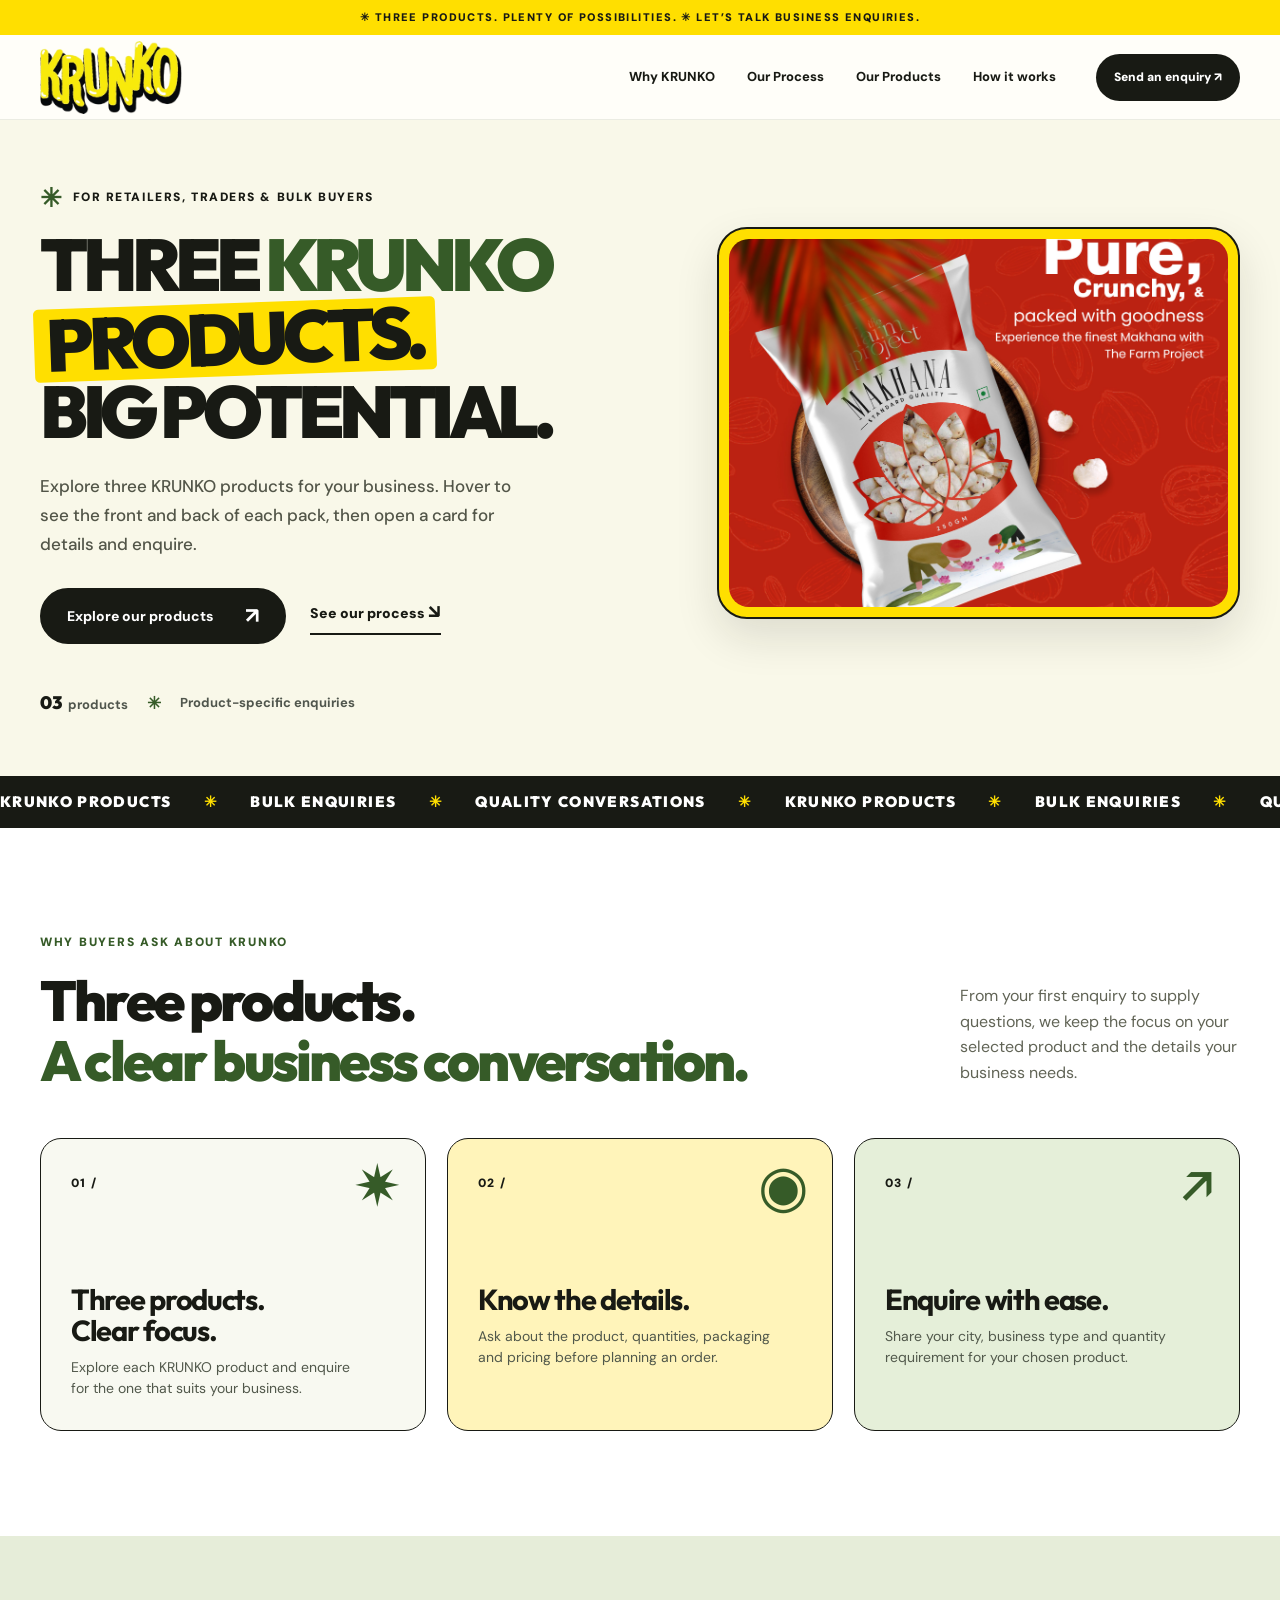
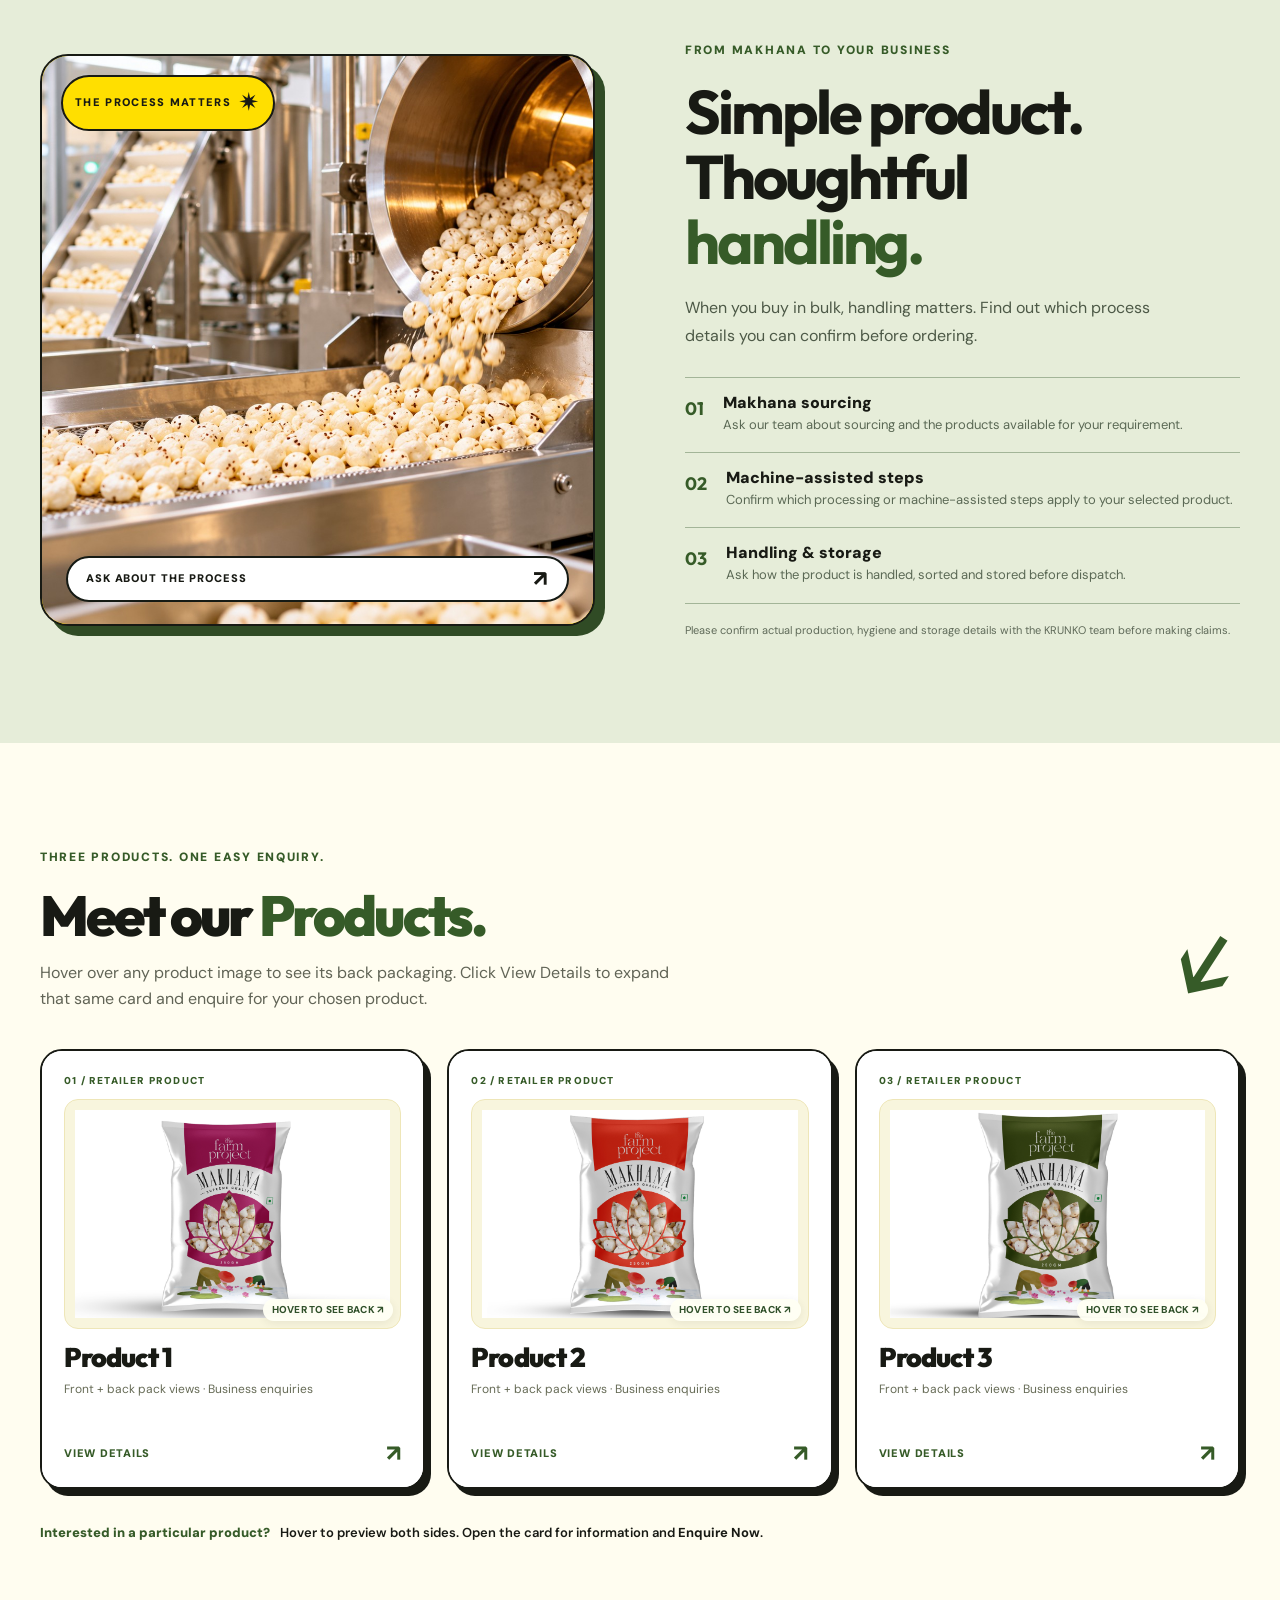
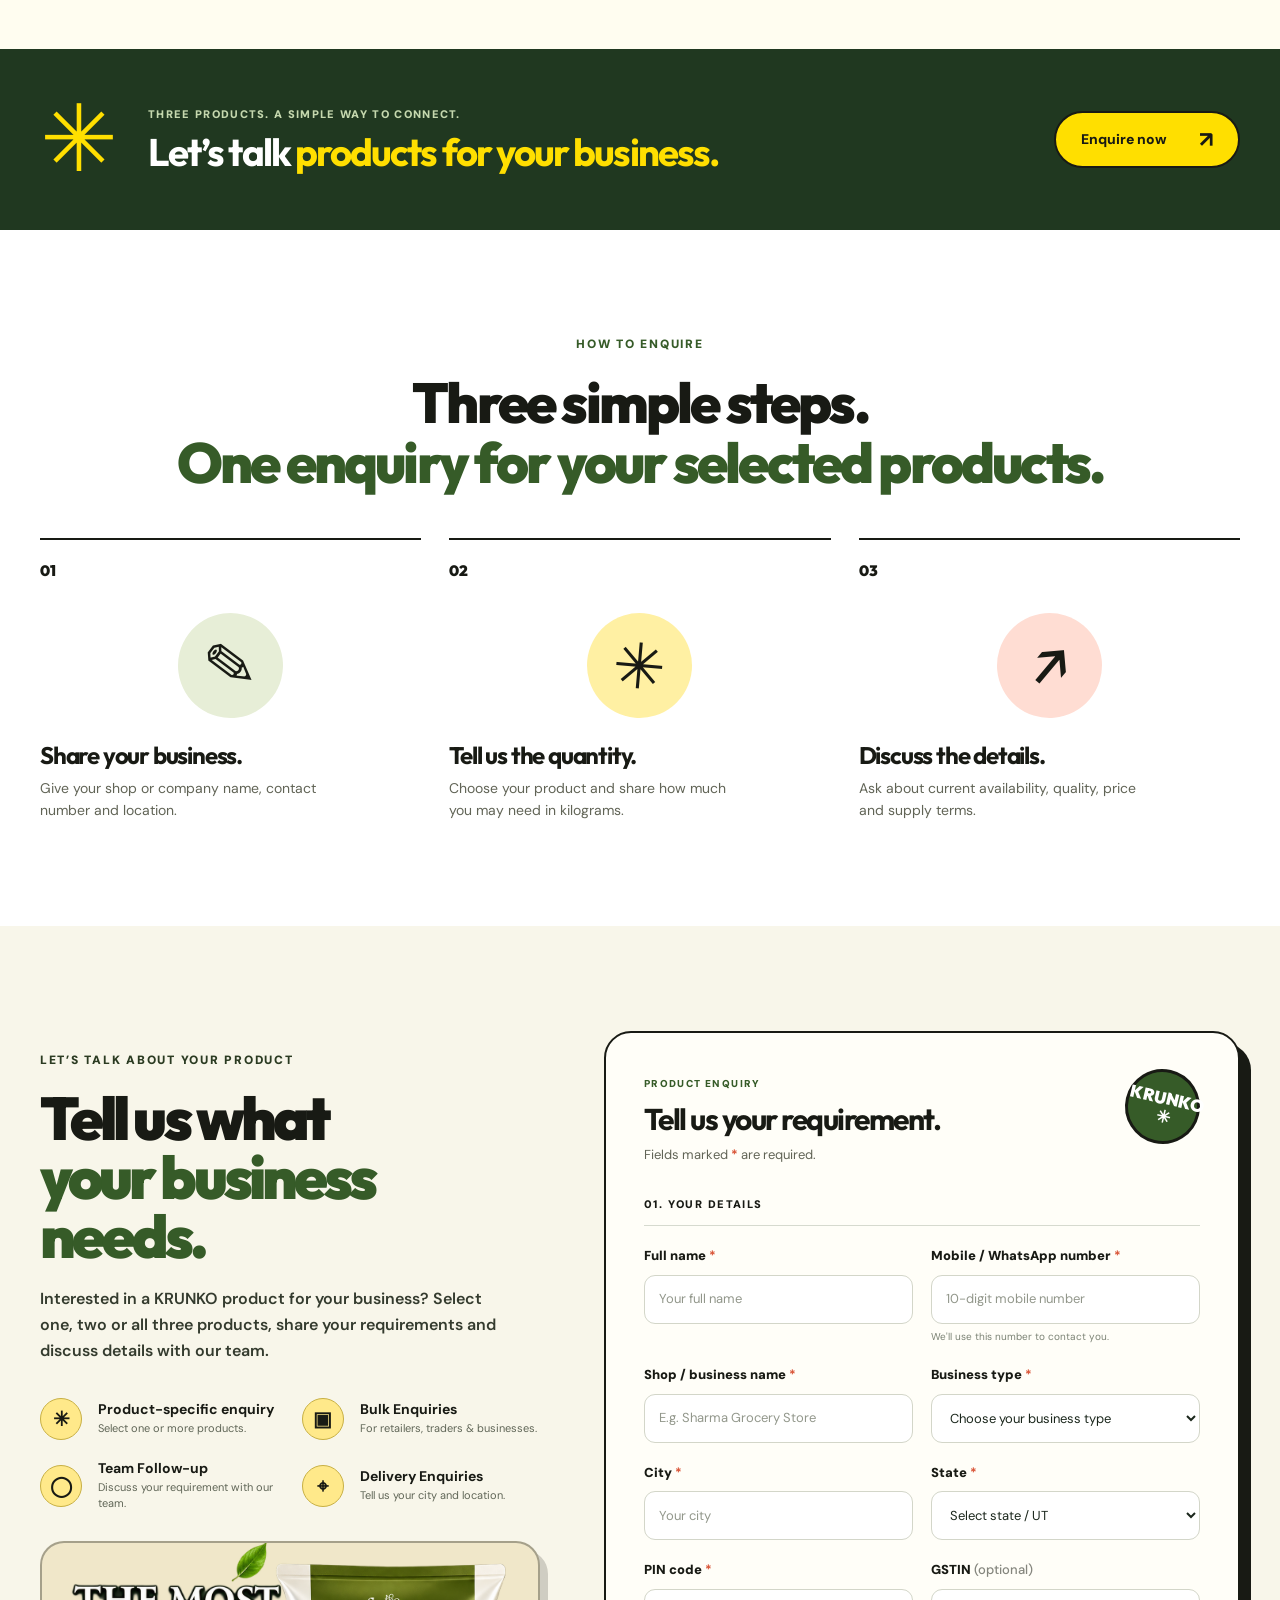
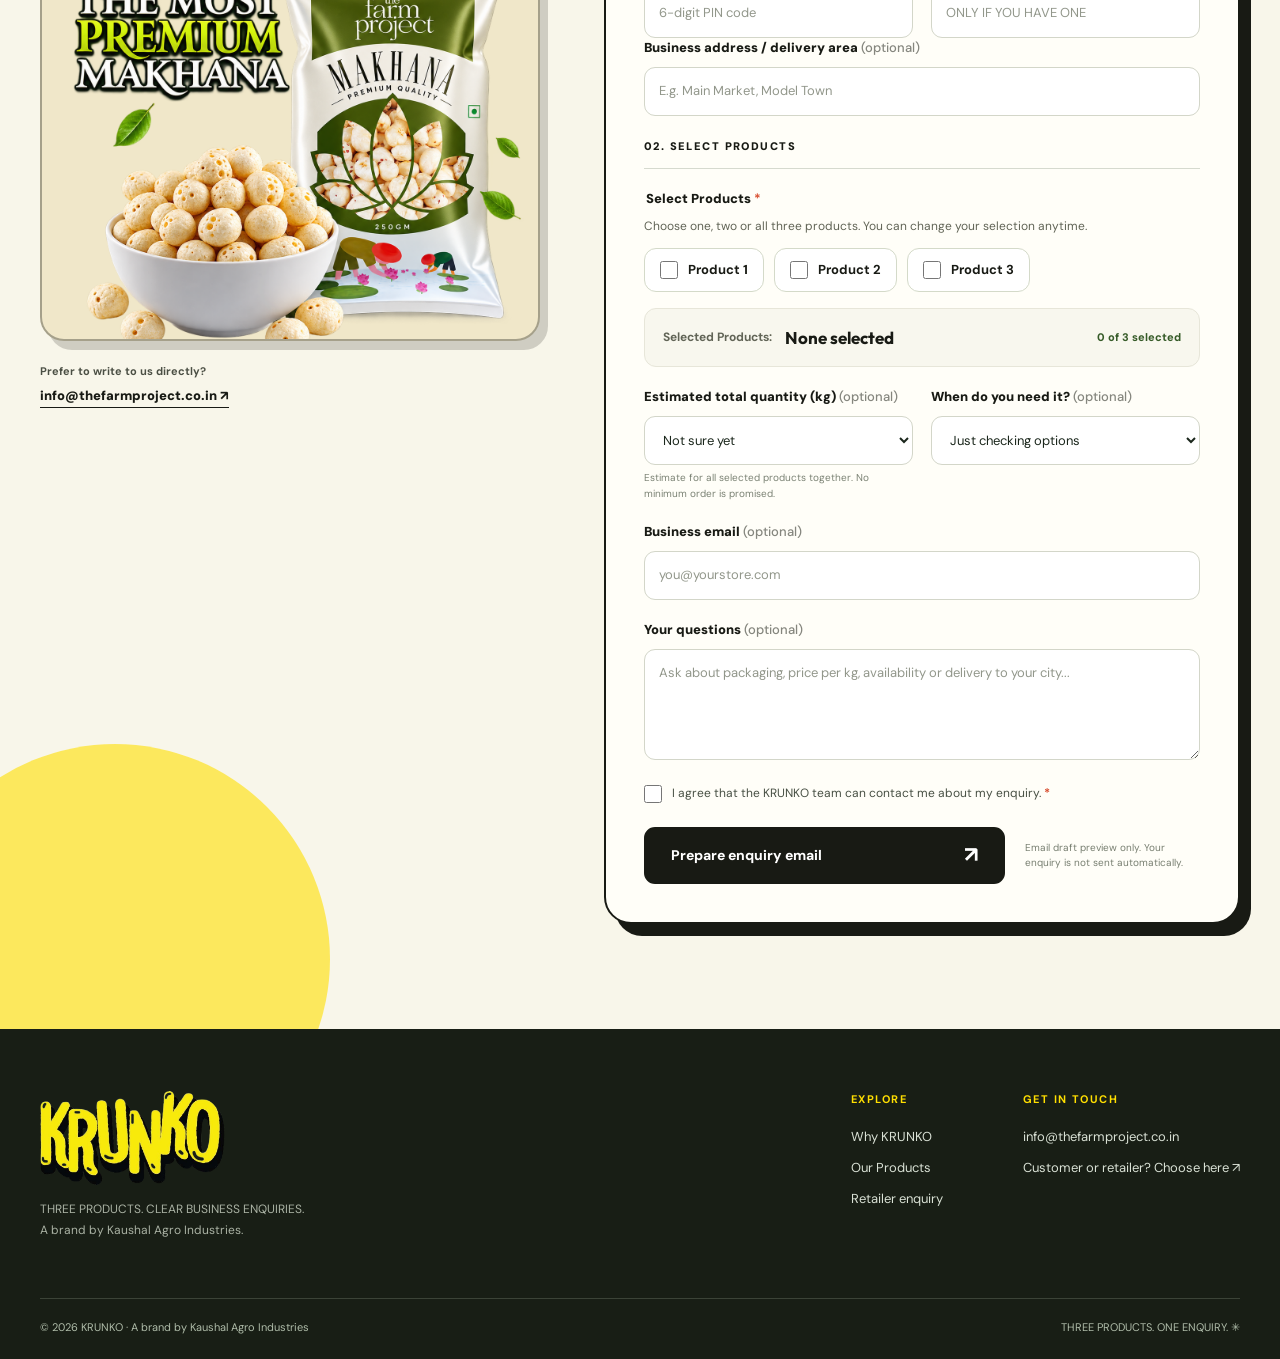
==== retailer.html @ dbe08512 "Initial KRUNKO website" ====
<!DOCTYPE html>
<html lang="en">
<head>
  <meta charset="utf-8" />
  <meta name="viewport" content="width=device-width, initial-scale=1" />
  <meta name="theme-color" content="#ffdf00" />
  <meta name="description" content="Explore three KRUNKO products, view their front and back packaging, and send an enquiry for the product you need." />
  <title>KRUNKO Products for Businesses | Retailer Enquiry</title>
  <!-- Existing KRUNKO styles remain the same. DO NOT DELETE retailer.css from your project. -->
  <link rel="stylesheet" href="retailer.css" />
  <!-- New expandable product styles; no manual CSS merging needed. -->
  <link rel="stylesheet" href="retailer-products.css" />
  <script defer src="retailer.js"></script>
</head>
<body class="retailer-page">
  <a class="skip-link" href="#main-content">Skip to content</a>
  <div class="announce-bar">✳ THREE PRODUCTS. PLENTY OF POSSIBILITIES. ✳ LET’S TALK BUSINESS ENQUIRIES.</div>

  <header class="site-header">
    <div class="container header-row">
      <a class="brand-logo" href="index.html" aria-label="KRUNKO, choose your journey"><img src="assets/krunko-logo.png" alt="KRUNKO" /></a>
      <nav class="retail-nav" id="retail-nav" aria-label="Retailer page navigation">
        <a href="#why-us">Why KRUNKO</a>
        <a href="#our-process">Our Process</a>
        <a href="#plain-makhana">Our Products</a>
        <a href="#how-it-works">How it works</a>
      </nav>
      <div class="header-controls">
        <a class="nav-cta" href="#enquiry">Send an enquiry ↗</a>
        <button class="mobile-nav-toggle" type="button" aria-controls="retail-nav" aria-expanded="false" aria-label="Open menu"><span></span><span></span><span></span></button>
      </div>
    </div>
  </header>

  <main id="main-content">
    <!-- HERO: uses the original KRUNKO classes and images -->
    <section class="retail-hero" aria-labelledby="retailer-hero-heading">
      <div class="container retail-hero-grid">
        <div class="hero-message">
          <div class="mini-eyebrow"><span class="star-mark">✳</span> FOR RETAILERS, TRADERS &amp; BULK BUYERS</div>
          <h1 id="retailer-hero-heading">THREE <span>KRUNKO</span><br /><em>PRODUCTS.</em><br />BIG POTENTIAL.</h1>
          <p>Explore three KRUNKO products for your business. Hover to see the front and back of each pack, then open a card for details and enquire.</p>
          <div class="hero-actions">
            <a class="pill-button pill-black" href="#plain-makhana">Explore our products <span aria-hidden="true">↗</span></a>
            <a class="quiet-link" href="#our-process">See our process <span aria-hidden="true">↘</span></a>
          </div>
          <div class="hero-short-proof"><span><b>03</b> products</span><span class="dot-sep">✳</span><span>Product-specific enquiries</span></div>
        </div>
        <div class="hero-showcase plain-showcase" data-photo-container="hero">
          <div class="hero-image-shell">
            <div class="kr-hero-photo-fallback" aria-hidden="true">KRUNKO <span>✳</span></div>
            <img src="images/hero-image.jpeg" class="real-photo real-photo--hero" data-real-photo="hero" alt="KRUNKO makhana product" width="900" height="900" fetchpriority="high" decoding="async" />
          </div>
        </div>
      </div>
      <div class="marquee-strip"><div class="marquee-track" aria-label="KRUNKO products for your business">KRUNKO PRODUCTS <span>✳</span> BULK ENQUIRIES <span>✳</span> QUALITY CONVERSATIONS <span>✳</span> KRUNKO PRODUCTS <span>✳</span> BULK ENQUIRIES <span>✳</span> QUALITY CONVERSATIONS <span>✳</span></div></div>
    </section>

    <section class="benefit-section section-space" id="why-us">
      <div class="container">
        <div class="section-head flex-head">
          <div><p class="section-kicker">WHY BUYERS ASK ABOUT KRUNKO</p><h2>Three products.<br /><span>A clear business conversation.</span></h2></div>
          <p class="section-side-note">From your first enquiry to supply questions, we keep the focus on your selected product and the details your business needs.</p>
        </div>
        <div class="benefit-grid">
          <article class="benefit-item"><span class="benefit-number">01 /</span><span aria-hidden="true" class="benefit-symbol">✷</span><h3>Three products.<br />Clear focus.</h3><p>Explore each KRUNKO product and enquire for the one that suits your business.</p></article>
          <article class="benefit-item"><span class="benefit-number">02 /</span><span aria-hidden="true" class="benefit-symbol">◉</span><h3>Know the details.</h3><p>Ask about the product, quantities, packaging and pricing before planning an order.</p></article>
          <article class="benefit-item"><span class="benefit-number">03 /</span><span aria-hidden="true" class="benefit-symbol">↗</span><h3>Enquire with ease.</h3><p>Share your city, business type and quantity requirement for your chosen product.</p></article>
        </div>
      </div>
    </section>

    <section class="process-section section-space" id="our-process">
      <div class="container process-layout">
        <div class="process-visual" data-photo-container="process">
          <div class="process-visual-tag">THE PROCESS MATTERS <span>✴</span></div>
          <div class="process-illustration" role="img" aria-label="Illustration of machine-assisted makhana handling">
            <div class="puff-cloud p-cloud1">✿</div><div class="puff-cloud p-cloud2">✿</div><div class="puff-cloud p-cloud3">✿</div>
            <svg class="machine-svg" viewBox="0 0 540 380" xmlns="http://www.w3.org/2000/svg" aria-hidden="true" fill="none">
              <ellipse cx="260" cy="344" rx="213" ry="20" fill="#3A5223" opacity=".14"/>
              <path d="M96 136H437L399 266H137L96 136Z" fill="#E9E9DB" stroke="#233124" stroke-width="7" stroke-linejoin="round"/>
              <path d="M152 267H387V300H152V267Z" fill="#526647" stroke="#233124" stroke-width="7"/>
              <rect x="177" y="297" width="25" height="40" rx="5" fill="#1B271C"/><rect x="346" y="297" width="25" height="40" rx="5" fill="#1B271C"/>
              <rect x="116" y="94" width="289" height="86" rx="25" fill="#B9C9A9" stroke="#233124" stroke-width="7"/>
              <rect x="143" y="114" width="174" height="45" rx="10" fill="#405F37"/><path d="M161 136H296" stroke="#A3CB8B" stroke-width="5" stroke-dasharray="13 10"/>
              <circle cx="359" cy="137" r="24" fill="#FFDF00" stroke="#233124" stroke-width="7"/><circle cx="359" cy="137" r="8" fill="#233124"/>
              <path d="M213 95L183 45H336L308 95H213Z" fill="#FFDF00" stroke="#233124" stroke-width="7" stroke-linejoin="round"/>
              <path d="M240 46L231 16H284L277 46" fill="#FFFBE6" stroke="#233124" stroke-width="7" stroke-linejoin="round"/>
              <path d="M437 188H480V230H433" fill="#FFDF00" stroke="#233124" stroke-width="7" stroke-linejoin="round"/>
              <g fill="#FFF9DA" stroke="#263A26" stroke-width="5"><circle cx="180" cy="222" r="18"/><circle cx="229" cy="222" r="18"/><circle cx="278" cy="222" r="18"/><circle cx="327" cy="222" r="18"/><circle cx="376" cy="222" r="18"/></g>
              <path d="M160 238H390" stroke="#526647" stroke-width="5"/>
            </svg>
          </div>
          <img src="images/processing-machine.jpg" class="real-photo real-photo--process" data-real-photo="process" alt="Makhana processing equipment" loading="lazy" decoding="async" width="1200" height="900"/>
          <div class="machine-bottom-label">ASK ABOUT THE PROCESS <span>↗</span></div>
        </div>
        <div class="process-copy">
          <p class="section-kicker">FROM MAKHANA TO YOUR BUSINESS</p>
          <h2>Simple product.<br />Thoughtful<br /><span>handling.</span></h2>
          <p class="process-lead">When you buy in bulk, handling matters. Find out which process details you can confirm before ordering.</p>
          <div class="process-steps">
            <div class="process-step"><b>01</b><div><h3>Makhana sourcing</h3><p>Ask our team about sourcing and the products available for your requirement.</p></div></div>
            <div class="process-step"><b>02</b><div><h3>Machine-assisted steps</h3><p>Confirm which processing or machine-assisted steps apply to your selected product.</p></div></div>
            <div class="process-step"><b>03</b><div><h3>Handling &amp; storage</h3><p>Ask how the product is handled, sorted and stored before dispatch.</p></div></div>
          </div>
          <p class="process-disclaimer">Please confirm actual production, hygiene and storage details with the KRUNKO team before making claims.</p>
        </div>
      </div>
    </section>

    <!-- ====================================================================
         ORIGINAL "MEET PLAIN MAKHANA" SECTION — PRESERVED IN HTML COMMENT.
         You asked to keep this previous section, not delete it.
         ====================================================================
    <section class="flavours-section plain-section section-space" id="plain-makhana"><div class="container"><div class="section-head flavour-title"><div><p class="section-kicker">ONE PRODUCT. ONE CLEAR FOCUS.</p><h2>Meet <em>Plain Makhana.</em></h2><p>One simple product. Tell us what your business needs.</p></div><span aria-hidden="true" class="hand-drawn-arrow">↙</span></div>
    <div class="plain-product-layout"><div class="plain-product-visual" data-photo-container="product"><span class="plain-product-label">THE PRODUCT</span><div aria-hidden="true" class="plain-puffs"><span>✿</span><span>✿</span><span>✿</span><span>✿</span><span>✿</span><span>✿</span><span>✿</span></div><div class="plain-product-disc"><span>PLAIN</span><strong>MAKHANA</strong><small>FOR BUSINESS BUYERS</small></div><img alt="Close-up photo of loose plain makhana for bulk buyers" aria-hidden="true" class="real-photo real-photo--product" data-real-photo="product" decoding="async" height="1000" loading="lazy" src="images/plain-makhana.jpg" width="1200"/></div><div class="plain-product-details"><span class="plain-index">01 / THE ONLY PRODUCT ON THIS PAGE</span><h3>Just the makhana<br/>you asked for.</h3><p>Need plain makhana for your shop, trade or food business? Share your requirement and ask our team for current product and supply details.</p><div class="plain-point-list"><div><span>✳</span><div><b>Product</b><small>Plain Makhana</small></div></div><div><span>✳</span><div><b>Quantity</b><small>Tell us your requirement in kilograms</small></div></div><div><span>✳</span><div><b>Before you order</b><small>Confirm size, quality, availability and dispatch details</small></div></div></div><a class="pill-button pill-black" href="#enquiry">Ask about Plain Makhana <span aria-hidden="true">↗</span></a></div></div>
    <div class="flavour-bottom-note"><span>Need details for your shop or bulk order?</span><a href="#enquiry">Send your requirement <span aria-hidden="true">↗</span></a></div></div></section>
    END ORIGINAL SECTION -->

    <!-- PRODUCT CARDS: Team.html-style in-place horizontal expansion -->
    <!-- KRUNKO 3-PRODUCT EXPANDABLE SECTION | Replaces the visible Meet Plain Makhana block -->
<section class="flavours-section kr-products-section section-space" id="plain-makhana" aria-labelledby="kr-products-heading">
  <div class="container">
    <div class="section-head kr-products-heading">
      <div>
        <p class="section-kicker">THREE PRODUCTS. ONE EASY ENQUIRY.</p>
        <h2 id="kr-products-heading">Meet our <em>Products.</em></h2>
        <p>Hover over any product image to see its back packaging. Click View Details to expand that same card and enquire for your chosen product.</p>
      </div>
      <span aria-hidden="true" class="hand-drawn-arrow">↙</span>
    </div>

    <div class="kr-product-grid" id="kr-product-grid">
      <!-- PRODUCT 1: Hover the photo for back view; open the card for details and enquiry. -->
      <article class="kr-product-card" data-product-name="Product 1">
        <div class="kr-product-preview">
          <span class="kr-product-index">01 / RETAILER PRODUCT</span>
          <button type="button" class="kr-product-preview-photo kr-product-flip" aria-label="Product 1 packaging: hover to see back; tap on touch screens to switch sides" aria-pressed="false" title="Hover to view the back of the pack">
            <img class="front" src="images/pinkfront.jpeg" alt="Product 1 front packaging" width="560" height="480" loading="lazy" decoding="async" />
            <img class="back" src="images/pinkback.jpeg" alt="Product 1 back packaging" width="560" height="480" loading="lazy" decoding="async" />
            <span class="kr-flip-tip" aria-hidden="true">HOVER TO SEE BACK ↗</span>
          </button>
          <button type="button" class="kr-product-trigger" aria-expanded="false" aria-controls="kr-product-details-1" aria-label="View details for Product 1">
            <span class="kr-product-heading-text">Product 1</span>
            <span class="kr-product-preview-subtitle">Front + back pack views · Business enquiries</span>
            <span class="kr-view-more">VIEW DETAILS <span aria-hidden="true">↗</span></span>
          </button>
        </div>
        <div class="kr-product-expanded" inert id="kr-product-details-1" aria-hidden="true">
          <div class="kr-product-expanded-inner">
            <button class="kr-close-product" type="button" aria-label="Close Product 1 details">×</button>
            <p class="section-kicker">PRODUCT 01 / DETAILS</p>
            <h3>Product 1</h3>
            <p class="kr-product-description">Get the details of Product 1 for your shop or bulk buying needs. Ask about its current packaging, quantity, pricing and supply availability.</p>
            <div class="kr-product-info-list" aria-label="Product 1 information">
              <div><span>PRODUCT</span><strong>Product 1</strong></div>
              <div><span>PACKAGING</span><strong>Hover over the image to see both sides</strong></div>
              <div><span>BULK REQUIREMENT</span><strong>Share your estimated quantity in the enquiry form</strong></div>
            </div>
            <p class="kr-product-help">Select this product to ask about quantity, pricing, specifications or delivery.</p>
            <a class="pill-button pill-black kr-enquire-product" href="#enquiry" data-product="Product 1">Enquire Now for Product 1 <span aria-hidden="true">↗</span></a>
          </div>
        </div>
      </article>

      <!-- PRODUCT 2: Hover the photo for back view; open the card for details and enquiry. -->
      <article class="kr-product-card" data-product-name="Product 2">
        <div class="kr-product-preview">
          <span class="kr-product-index">02 / RETAILER PRODUCT</span>
          <button type="button" class="kr-product-preview-photo kr-product-flip" aria-label="Product 2 packaging: hover to see back; tap on touch screens to switch sides" aria-pressed="false" title="Hover to view the back of the pack">
            <img class="front" src="images/orangefront.jpeg" alt="Product 2 front packaging" width="560" height="480" loading="lazy" decoding="async" />
            <img class="back" src="images/orangeback.jpeg" alt="Product 2 back packaging" width="560" height="480" loading="lazy" decoding="async" />
            <span class="kr-flip-tip" aria-hidden="true">HOVER TO SEE BACK ↗</span>
          </button>
          <button type="button" class="kr-product-trigger" aria-expanded="false" aria-controls="kr-product-details-2" aria-label="View details for Product 2">
            <span class="kr-product-heading-text">Product 2</span>
            <span class="kr-product-preview-subtitle">Front + back pack views · Business enquiries</span>
            <span class="kr-view-more">VIEW DETAILS <span aria-hidden="true">↗</span></span>
          </button>
        </div>
        <div class="kr-product-expanded" inert id="kr-product-details-2" aria-hidden="true">
          <div class="kr-product-expanded-inner">
            <button class="kr-close-product" type="button" aria-label="Close Product 2 details">×</button>
            <p class="section-kicker">PRODUCT 02 / DETAILS</p>
            <h3>Product 2</h3>
            <p class="kr-product-description">Learn more about Product 2 for your retail or wholesale requirement. Share the quantity you need and discuss current product and supply details.</p>
            <div class="kr-product-info-list" aria-label="Product 2 information">
              <div><span>PRODUCT</span><strong>Product 2</strong></div>
              <div><span>PACKAGING</span><strong>Hover over the image to see both sides</strong></div>
              <div><span>BULK REQUIREMENT</span><strong>Share your estimated quantity in the enquiry form</strong></div>
            </div>
            <p class="kr-product-help">Select this product to ask about quantity, pricing, specifications or delivery.</p>
            <a class="pill-button pill-black kr-enquire-product" href="#enquiry" data-product="Product 2">Enquire Now for Product 2 <span aria-hidden="true">↗</span></a>
          </div>
        </div>
      </article>

      <!-- PRODUCT 3: Hover the photo for back view; open the card for details and enquiry. -->
      <article class="kr-product-card" data-product-name="Product 3">
        <div class="kr-product-preview">
          <span class="kr-product-index">03 / RETAILER PRODUCT</span>
          <button type="button" class="kr-product-preview-photo kr-product-flip" aria-label="Product 3 packaging: hover to see back; tap on touch screens to switch sides" aria-pressed="false" title="Hover to view the back of the pack">
            <img class="front" src="images/greenfront.jpeg" alt="Product 3 front packaging" width="560" height="480" loading="lazy" decoding="async" />
            <img class="back" src="images/greenback.jpeg" alt="Product 3 back packaging" width="560" height="480" loading="lazy" decoding="async" />
            <span class="kr-flip-tip" aria-hidden="true">HOVER TO SEE BACK ↗</span>
          </button>
          <button type="button" class="kr-product-trigger" aria-expanded="false" aria-controls="kr-product-details-3" aria-label="View details for Product 3">
            <span class="kr-product-heading-text">Product 3</span>
            <span class="kr-product-preview-subtitle">Front + back pack views · Business enquiries</span>
            <span class="kr-view-more">VIEW DETAILS <span aria-hidden="true">↗</span></span>
          </button>
        </div>
        <div class="kr-product-expanded" inert id="kr-product-details-3" aria-hidden="true">
          <div class="kr-product-expanded-inner">
            <button class="kr-close-product" type="button" aria-label="Close Product 3 details">×</button>
            <p class="section-kicker">PRODUCT 03 / DETAILS</p>
            <h3>Product 3</h3>
            <p class="kr-product-description">Explore Product 3 for your business. Our team can answer questions about its packaging, estimated order size, availability and delivery.</p>
            <div class="kr-product-info-list" aria-label="Product 3 information">
              <div><span>PRODUCT</span><strong>Product 3</strong></div>
              <div><span>PACKAGING</span><strong>Hover over the image to see both sides</strong></div>
              <div><span>BULK REQUIREMENT</span><strong>Share your estimated quantity in the enquiry form</strong></div>
            </div>
            <p class="kr-product-help">Select this product to ask about quantity, pricing, specifications or delivery.</p>
            <a class="pill-button pill-black kr-enquire-product" href="#enquiry" data-product="Product 3">Enquire Now for Product 3 <span aria-hidden="true">↗</span></a>
          </div>
        </div>
      </article>
    </div>
    <div class="kr-products-bottom-note"><span>Interested in a particular product?</span> <span>Hover to preview both sides. Open the card for information and <b>Enquire Now</b>.</span></div>
  </div>
</section>


    <section class="green-banner">
      <div class="container green-banner-inner"><div aria-hidden="true" class="green-callout-symbol">✳</div><div><p>THREE PRODUCTS. A SIMPLE WAY TO CONNECT.</p><h2>Let’s talk <em>products for your business.</em></h2></div><a href="#enquiry" class="pill-button pill-yellow">Enquire now <span aria-hidden="true">↗</span></a></div>
    </section>

    <section class="how-section section-space" id="how-it-works">
      <div class="container">
        <div class="section-head centered"><p class="section-kicker">HOW TO ENQUIRE</p><h2>Three simple steps.<br /><span>One enquiry for your selected products.</span></h2></div>
        <div class="how-grid">
          <div class="how-card"><span>01</span><div aria-hidden="true">✎</div><h3>Share your business.</h3><p>Give your shop or company name, contact number and location.</p></div>
          <div class="how-card"><span>02</span><div aria-hidden="true">✳</div><h3>Tell us the quantity.</h3><p>Choose your product and share how much you may need in kilograms.</p></div>
          <div class="how-card"><span>03</span><div aria-hidden="true">↗</div><h3>Discuss the details.</h3><p>Ask about current availability, quality, price and supply terms.</p></div>
        </div>
      </div>
    </section>

    <section class="enquiry-section section-space" id="enquiry">
      <div class="container enquiry-layout">
        <aside class="enquiry-intro">
          <div class="enquiry-sticky enquiry-sticky--approved">
            <p class="section-kicker">LET’S TALK ABOUT YOUR PRODUCT</p>
            <h2>Tell us what<br /><em>your business needs.</em></h2>
            <p class="enquiry-lead">Interested in a KRUNKO product for your business? Select one, two or all three products, share your requirements and discuss details with our team.</p>
            <div class="enquiry-benefits" aria-label="Benefits of making an enquiry">
              <div class="enquiry-benefit"><span class="enquiry-benefit-icon" aria-hidden="true">✳</span><div><b>Product-specific enquiry</b><small>Select one or more products.</small></div></div>
              <div class="enquiry-benefit"><span class="enquiry-benefit-icon" aria-hidden="true">▣</span><div><b>Bulk Enquiries</b><small>For retailers, traders &amp; businesses.</small></div></div>
              <div class="enquiry-benefit"><span class="enquiry-benefit-icon" aria-hidden="true">◯</span><div><b>Team Follow-up</b><small>Discuss your requirement with our team.</small></div></div>
              <div class="enquiry-benefit"><span class="enquiry-benefit-icon" aria-hidden="true">⌖</span><div><b>Delivery Enquiries</b><small>Tell us your city and location.</small></div></div>
            </div>
            <div class="enquiry-photo-wrap"><img src="images/best.png" alt="Plain makhana in a bowl" loading="lazy" decoding="async" width="1200" height="1000" /></div>
            <div class="enquiry-contact"><span>Prefer to write to us directly?</span><a href="mailto:info@thefarmproject.co.in">info@thefarmproject.co.in ↗</a></div>
          </div>
        </aside>
        <div class="form-card">
          <div class="form-card-head"><div><span class="form-caption">PRODUCT ENQUIRY</span><h3>Tell us your requirement.</h3><p>Fields marked <b>*</b> are required.</p></div><span class="form-sticker" aria-hidden="true">KRUNKO ✳</span></div>
          <form id="retailer-enquiry-form" novalidate>
            <div class="form-section-caption">01. YOUR DETAILS</div>
            <div class="form-grid">
              <div class="field"><label for="fullName">Full name <b>*</b></label><input id="fullName" name="fullName" autocomplete="name" type="text" maxlength="80" placeholder="Your full name" required /></div>
              <div class="field"><label for="phone">Mobile / WhatsApp number <b>*</b></label><input id="phone" name="phone" type="tel" autocomplete="tel" inputmode="tel" maxlength="15" minlength="10" placeholder="10-digit mobile number" required /><small>We'll use this number to contact you.</small></div>
              <div class="field"><label for="businessName">Shop / business name <b>*</b></label><input id="businessName" name="businessName" type="text" autocomplete="organization" maxlength="100" placeholder="E.g. Sharma Grocery Store" required /></div>
              <div class="field"><label for="businessType">Business type <b>*</b></label><select id="businessType" name="businessType" required><option value="">Choose your business type</option><option>Retailer / Grocery Shop</option><option>Wholesaler</option><option>Distributor</option><option>Trader</option><option>Food Business / Manufacturer</option><option>Other</option></select></div>
              <div class="field"><label for="city">City <b>*</b></label><input id="city" name="city" autocomplete="address-level2" type="text" maxlength="80" placeholder="Your city" required /></div>
              <div class="field"><label for="state">State <b>*</b></label><select id="state" name="state" autocomplete="address-level1" required>
                <option value="">Select state / UT</option>
                <option>Andaman and Nicobar Islands</option><option>Andhra Pradesh</option><option>Arunachal Pradesh</option><option>Assam</option><option>Bihar</option><option>Chandigarh</option><option>Chhattisgarh</option><option>Dadra and Nagar Haveli and Daman and Diu</option><option>Delhi</option><option>Goa</option><option>Gujarat</option><option>Haryana</option><option>Himachal Pradesh</option><option>Jammu and Kashmir</option><option>Jharkhand</option><option>Karnataka</option><option>Kerala</option><option>Ladakh</option><option>Lakshadweep</option><option>Madhya Pradesh</option><option>Maharashtra</option><option>Manipur</option><option>Meghalaya</option><option>Mizoram</option><option>Nagaland</option><option>Odisha</option><option>Puducherry</option><option>Punjab</option><option>Rajasthan</option><option>Sikkim</option><option>Tamil Nadu</option><option>Telangana</option><option>Tripura</option><option>Uttar Pradesh</option><option>Uttarakhand</option><option>West Bengal</option>
              </select></div>
              <div class="field"><label for="pincode">PIN code <b>*</b></label><input id="pincode" name="pincode" autocomplete="postal-code" type="text" inputmode="numeric" maxlength="6" pattern="[1-9][0-9]{5}" placeholder="6-digit PIN code" required /></div>
              <div class="field"><label for="gstin">GSTIN <span>(optional)</span></label><input id="gstin" name="gstin" type="text" maxlength="15" placeholder="Only if you have one" style="text-transform:uppercase" /></div>
            </div>
            <div class="field"><label for="shopAddress">Business address / delivery area <span>(optional)</span></label><input id="shopAddress" name="shopAddress" autocomplete="street-address" type="text" maxlength="180" placeholder="E.g. Main Market, Model Town" /></div>
            <div class="form-section-caption">02. SELECT PRODUCTS</div>
            <!-- Select any one, two or all three products in a single enquiry. -->
            <fieldset class="kr-product-picker" id="kr-product-picker" aria-describedby="kr-product-help kr-product-error kr-selected-product-row">
              <legend>Select Products <b>*</b></legend>
              <p class="kr-picker-help" id="kr-product-help">Choose one, two or all three products. You can change your selection anytime.</p>
              <div class="kr-product-options">
                <label class="kr-product-option"><input id="enquiry-product-1" type="checkbox" name="products" value="Product 1" /><span>Product 1</span></label>
                <label class="kr-product-option"><input id="enquiry-product-2" type="checkbox" name="products" value="Product 2" /><span>Product 2</span></label>
                <label class="kr-product-option"><input id="enquiry-product-3" type="checkbox" name="products" value="Product 3" /><span>Product 3</span></label>
              </div>
              <p class="kr-product-error" id="kr-product-error" role="alert" hidden>Please select at least one product.</p>
            </fieldset>
            <div class="kr-selected-product-row" id="kr-selected-product-row" aria-live="polite" aria-atomic="true">
              <span class="kr-selected-label">Selected Products:</span><strong id="kr-selected-product-name">None selected</strong>
              <span class="kr-selected-count" id="kr-selected-product-count">0 of 3 selected</span>
            </div>
            <div class="form-grid two-up">
              <div class="field"><label for="monthlyVolume">Estimated total quantity (kg) <span>(optional)</span></label><select id="monthlyVolume" name="monthlyVolume"><option value="">Not sure yet</option><option>Under 25 kg</option><option>25–100 kg</option><option>101–500 kg</option><option>501–1,000 kg</option><option>Above 1,000 kg</option><option>Let’s discuss</option></select><small>Estimate for all selected products together. No minimum order is promised.</small></div>
              <div class="field"><label for="buyingTimeline">When do you need it? <span>(optional)</span></label><select id="buyingTimeline" name="buyingTimeline"><option value="">Just checking options</option><option>Within 1 week</option><option>Within 2–4 weeks</option><option>Next 1–3 months</option><option>Regular supply enquiry</option></select></div>
            </div>
            <div class="field email-field"><label for="email">Business email <span>(optional)</span></label><input id="email" name="email" autocomplete="email" type="email" maxlength="120" placeholder="you@yourstore.com" /></div>
            <div class="field"><label for="message">Your questions <span>(optional)</span></label><textarea id="message" name="message" rows="4" maxlength="900" placeholder="Ask about packaging, price per kg, availability or delivery to your city..."></textarea></div>
            <label class="consent-check"><input id="consent" name="consent" type="checkbox" required /><span>I agree that the KRUNKO team can contact me about my enquiry. <b>*</b></span></label>
            <div class="form-end"><button class="pill-button pill-black submit-button" type="submit">Prepare enquiry email <span aria-hidden="true">↗</span></button><span class="form-secure-note">Email draft preview only. Your enquiry is not sent automatically.</span></div>
            <div class="form-response" id="form-response" role="status" aria-live="polite" hidden></div>
            <div class="form-ready-actions"><a id="open-email-draft" class="email-draft-link" href="#" hidden>Open email draft ↗</a><button id="copy-enquiry" type="button" class="copy-enquiry" hidden>Copy enquiry details</button></div>
          </form>
        </div>
      </div>
    </section>
  </main>

  <footer class="retailer-footer">
    <div class="container footer-upper">
      <div><a class="footer-logo" href="index.html"><img src="assets/krunko-logo.png" alt="KRUNKO" /></a><p>THREE PRODUCTS. CLEAR BUSINESS ENQUIRIES.<br />A brand by Kaushal Agro Industries.</p></div>
      <div class="footer-right">
        <div><strong>EXPLORE</strong><a href="#why-us">Why KRUNKO</a><a href="#plain-makhana">Our Products</a><a href="#enquiry">Retailer enquiry</a></div>
        <div><strong>GET IN TOUCH</strong><a href="mailto:info@thefarmproject.co.in">info@thefarmproject.co.in</a><a href="index.html">Customer or retailer? Choose here ↗</a></div>
      </div>
    </div>
    <div class="container footer-lower"><span>© <span id="copyright-year">2026</span> KRUNKO · A brand by Kaushal Agro Industries</span><span>THREE PRODUCTS. ONE ENQUIRY. ✳</span></div>
  </footer>
</body>
</html>
---- retailer.css ----
@import url('https://fonts.googleapis.com/css2?family=DM+Sans:wght@400;500;600;700;800&family=Outfit:wght@400;500;600;700;800;900&display=swap');
:root{--yellow:#ffdf00;--sun:#fcec35;--black:#181a14;--green:#365b28;--green-dark:#203820;--green-soft:#dce9c9;--cream:#fffdf0;--white:#fff;--text-muted:#616456;--line:#e7e7dc;--round:24px;--heading:'Outfit','Arial Black',Arial,sans-serif;--body:'DM Sans',Arial,sans-serif}
*,*::before,*::after{box-sizing:border-box}html{scroll-behavior:smooth;scroll-padding-top:100px}body{margin:0;color:var(--black);background:#fff;font:400 16px/1.6 var(--body);overflow-x:hidden}button,input,select,textarea{font:inherit}button{cursor:pointer}a{color:inherit;text-decoration:none}img{display:block;max-width:100%;height:auto}h1,h2,h3,p{margin-top:0}h1,h2,h3{font-family:var(--heading);line-height:1.06;letter-spacing:-.05em}button:focus-visible,a:focus-visible,input:focus-visible,select:focus-visible,textarea:focus-visible{outline:3px solid var(--green);outline-offset:3px}::selection{background:#ffdf00;color:var(--black)}.container{width:min(1200px,calc(100% - 72px));margin:0 auto}.section-space{padding:105px 0}.section-kicker{font-size:12px;font-weight:900;letter-spacing:.145em;line-height:1.5;color:var(--green);margin:0 0 20px}.section-head h2{font-size:clamp(36px,4.4vw,60px);font-weight:850;margin:0}.section-head h2 span{color:var(--green)}.section-head h2 em{font-style:normal;color:var(--green)}.pill-button{display:inline-flex;align-items:center;justify-content:center;gap:32px;border:2px solid var(--black);border-radius:100px;font-size:14px;font-weight:800;line-height:1.2;padding:18px 25px;white-space:nowrap;transition:transform .2s,box-shadow .2s,background .2s}.pill-button:hover{transform:translateY(-3px);box-shadow:5px 6px 0 #0003}.pill-button span{font-size:22px;line-height:0}.pill-black{background:var(--black);color:white}.pill-yellow{background:var(--yellow);color:var(--black)}.skip-link{position:absolute;top:-100px;left:10px;background:white;padding:10px;z-index:100}.skip-link:focus{top:10px}
/* GATEWAY */
.gateway-page{background:var(--yellow)}.gateway-main{min-height:100svh;max-width:1660px;margin:auto;padding:24px max(30px,5vw) 22px;position:relative;overflow:hidden;background:radial-gradient(circle at 50% 22%,#fff480 0,transparent 36%),var(--yellow)}.gateway-header,.gateway-footer{position:relative;z-index:2;display:flex;align-items:center;justify-content:space-between;gap:20px}.gateway-logo{width:156px;filter:drop-shadow(0 6px 0 #e1b800)}.gateway-topline{font-size:12px;letter-spacing:.13em;font-weight:900}.gateway-intro{text-align:center;position:relative;z-index:2;margin:38px auto 30px}.small-pill{display:inline-block;border-radius:30px;padding:7px 15px;font-size:10px;font-weight:900;letter-spacing:.13em}.dark-pill{background:var(--black);color:#fff}.gateway-intro h1{font-size:clamp(48px,6vw,95px);line-height:.95;letter-spacing:-.07em;margin:18px 0 12px;font-weight:900}.gateway-intro h1 em{font-style:normal;color:white;-webkit-text-stroke:2px var(--black);text-shadow:5px 6px 0 var(--black);display:inline-block;transform:rotate(-3deg)}.gateway-intro>p{font-size:17px;font-weight:600;margin:18px auto 0}.gateway-cards{position:relative;z-index:2;max-width:1040px;margin:0 auto 36px;display:grid;grid-template-columns:1fr 1fr;gap:25px}.gateway-card{position:relative;display:flex;flex-direction:column;align-items:flex-start;min-height:405px;padding:38px 36px 30px;border:3px solid var(--black);border-radius:25px;box-shadow:8px 9px 0 var(--black);overflow:hidden;transition:transform .22s,box-shadow .22s}.gateway-card:hover{transform:translateY(-7px) rotate(-.4deg);box-shadow:10px 16px 0 var(--black)}.customer-card{background:#fffef4}.retailer-card{background:#cde9ab}.gateway-icon{display:grid;place-items:center;font-size:21px;width:43px;height:43px;border-radius:50%;background:var(--yellow);border:2px solid var(--black);margin-bottom:39px}.retailer-card .gateway-icon{background:var(--black);color:white}.gateway-card-kicker{font-size:11px;letter-spacing:.11em;font-weight:900;position:relative;z-index:2}.gateway-card h2{font-weight:900;font-size:clamp(48px,4.5vw,73px);line-height:.93;margin:13px 0 18px;position:relative;z-index:2}.customer-card h2 span{color:#779a39}.retailer-card h2 span{color:#416f2a}.gateway-card>p{font-size:14px;line-height:1.55;max-width:280px;margin:0 0 28px;position:relative;z-index:2}.gateway-card-button{margin-top:auto;position:relative;z-index:2;background:var(--black);color:white;border-radius:30px;padding:13px 20px;display:flex;gap:35px;align-items:center;font-weight:800;font-size:13px}.gateway-card-button span{font-size:22px;line-height:1}.gateway-footer{font-size:10px;letter-spacing:.09em;font-weight:900;max-width:1040px;margin:auto}.gateway-dots{width:320px;height:320px;position:absolute;opacity:.17;background-image:radial-gradient(#333 3px,transparent 4px);background-size:27px 27px;pointer-events:none}.dots-left{left:-168px;top:22%}.dots-right{right:-151px;bottom:5%}.gateway-card-art{position:absolute;pointer-events:none;right:12px;top:20px;width:220px;height:220px}.snack-art{transform:rotate(-20deg)}.snack-chip{position:absolute;display:block;background:#fff1c9;border:3px solid #645124;border-radius:45% 45% 48% 46%;box-shadow:inset -6px -5px 0 #e8d39b;transform:rotate(20deg);width:62px;height:56px}.snack-chip::before{content:"";position:absolute;width:12px;height:8px;background:#c6aa69;border-radius:50%;top:18px;left:19px}.snack-chip.s1{left:18px;top:5px}.snack-chip.s2{left:108px;top:1px;transform:rotate(-12deg)}.snack-chip.s3{left:70px;top:67px;transform:rotate(45deg)}.snack-chip.s4{left:146px;top:83px}.snack-chip.s5{left:12px;top:126px;transform:rotate(-30deg)}.snack-chip.s6{left:94px;top:154px}.stack-art{right:8px;top:36px;transform:rotate(12deg)}.mini-jar{position:absolute;display:grid;place-items:center;width:75px;height:112px;border:5px solid #28352c;border-radius:15px 15px 18px 18px;background:#fff4cb;box-shadow:5px 6px 0 #29412b}.mini-jar::before{content:"";position:absolute;height:21px;top:-16px;left:-5px;right:-5px;border:4px solid #28352c;border-radius:9px;background:#25291e}.mini-jar b{display:grid;place-items:center;width:53px;height:59px;background:#ffda00;color:#151713;font:900 43px var(--heading);border-radius:7px}.mini-jar.one{left:8px;top:36px;transform:rotate(-18deg)}.mini-jar.two{left:78px;top:12px;transform:rotate(4deg)}.mini-jar.two b{background:#ff7861}.mini-jar.three{left:132px;top:60px;transform:rotate(20deg)}.mini-jar.three b{background:#b6d19b}
/* HEADER */
.announce-bar{background:var(--yellow);text-align:center;font-size:11px;line-height:1.4;font-weight:900;letter-spacing:.13em;padding:10px 14px}.announce-bar span{margin:0 16px}.site-header{position:sticky;top:0;z-index:25;background:#fffef9ee;backdrop-filter:blur(18px);border-bottom:1px solid #ebece3}.header-row{height:84px;display:flex;align-items:center;gap:40px}.brand-logo{display:inline-block;width:142px;flex-shrink:0}.retail-nav{display:flex;align-items:center;justify-content:center;gap:32px;margin-left:auto}.retail-nav a{font-size:13px;font-weight:800;white-space:nowrap;transition:color .2s}.retail-nav a:hover{color:var(--green)}.header-controls{display:flex;align-items:center;gap:16px}.nav-cta{display:inline-flex;align-items:center;gap:16px;white-space:nowrap;font-size:12px;font-weight:900;color:#fff;background:var(--black);padding:14px 18px;border-radius:50px}.nav-cta span{font-size:18px}.nav-cta:hover{background:var(--green)}.mobile-nav-toggle{display:none;border:0;background:transparent;width:42px;height:42px;padding:8px}.mobile-nav-toggle span{display:block;width:24px;height:2px;background:var(--black);margin:5px auto;transition:transform .2s,opacity .2s}
/* HERO */
.retail-hero{position:relative;background:#f9f8e9;overflow:hidden}.retail-hero-grid{display:grid;grid-template-columns:1.05fr .95fr;min-height:645px;align-items:center}.hero-message{position:relative;z-index:3;padding:68px 0 58px}.mini-eyebrow{font-size:12px;font-weight:900;letter-spacing:.13em;display:flex;align-items:center;gap:9px;margin-bottom:21px}.star-mark{color:var(--green);font-size:26px;line-height:0}.hero-message h1{font-size:clamp(56px,5.7vw,84px);font-weight:900;line-height:.97;margin:0 0 25px;letter-spacing:-.075em}.hero-message h1 span{color:var(--green)}.hero-message h1 em{font-style:normal;background:var(--yellow);padding:0 12px 2px;display:inline-block;transform:rotate(-2deg);border-radius:5px;margin:4px 0 0 -6px;white-space:nowrap}.hero-message>p{max-width:500px;line-height:1.7;font-size:17px;font-weight:500;color:#525548;margin:0 0 29px}.hero-actions{display:flex;align-items:center;flex-wrap:wrap;gap:24px}.quiet-link{font-size:14px;font-weight:900;border-bottom:2px solid var(--black);padding:0 0 5px}.quiet-link span{font-size:19px}.hero-short-proof{display:flex;align-items:center;gap:19px;color:#50564d;font-size:13px;font-weight:700;margin-top:45px}.hero-short-proof b{font-family:var(--heading);font-weight:900;font-size:18px;color:var(--black);padding-right:3px}.dot-sep{color:var(--green);font-size:17px}.hero-showcase{min-height:615px;align-self:stretch;position:relative;display:flex;align-items:flex-end;justify-content:center;padding:0 0 51px}.showcase-halo{position:absolute;top:62px;left:50%;transform:translateX(-50%) rotate(-11deg);width:525px;height:525px;border-radius:48% 52% 45% 55%;background:#ffdf00;box-shadow:26px 24px 0 #eddf83}.hero-radial-text{position:absolute;top:67px;left:35px;z-index:3;transform:rotate(-10deg);font-size:12px;font-weight:900;letter-spacing:.08em;border:2px solid #181a14;border-radius:50px;background:#fff;padding:10px 12px}.jar-hero{position:absolute;bottom:86px;width:184px;height:340px;filter:drop-shadow(5px 17px 7px #4b48182b);transform-origin:center bottom}.jar-hero .jar-lid{width:96%;margin:auto;height:35px;background:repeating-linear-gradient(90deg,#2b2d23 0 5px,#1b1b17 5px 9px);border:4px solid #171814;border-radius:9px 9px 4px 4px;position:relative;z-index:2}.jar-hero .jar-top{position:absolute;top:32px;left:13px;right:13px;height:30px;border-radius:3px;background:#f9e7be;border:4px solid #2a3024}.jar-hero .jar-body{position:absolute;top:51px;bottom:0;width:100%;border:5px solid #2a2d25;border-radius:17px 17px 27px 27px;background:linear-gradient(90deg,#f1dcac,#fff7d6 25%,#e7d6a6 80%,#f8e6ba);overflow:hidden;display:flex;align-items:center;justify-content:center}.jar-hero .jar-body::after{content:"";position:absolute;left:11px;top:0;bottom:7px;width:14px;background:#fff6;filter:blur(7px)}.jar-hero .jar-label{width:100%;height:195px;display:flex;flex-direction:column;align-items:center;justify-content:center;text-align:center;background:var(--jar-color);border:3px solid #181a14;border-radius:8px;transform:rotate(-2deg);padding:10px 7px}.jar-label>span{font-family:var(--heading);font-weight:900;letter-spacing:-.09em;font-size:28px;color:var(--yellow);text-shadow:2px 3px 0 #181a14,-1px -1px 0 #181a14,1px -1px 0 #181a14,-1px 1px 0 #181a14}.jar-label b{font-family:var(--heading);font-weight:900;line-height:.97;font-size:28px;margin:13px 0 6px;color:white;text-shadow:2px 2px 0 #222}.jar-label i{font-size:10px;letter-spacing:.11em;font-style:normal;font-weight:900;color:white}.jar-front{left:37%;z-index:4;transform:rotate(-2deg)}.jar-mid{left:7%;z-index:3;transform:scale(.84) rotate(-13deg)}.jar-back{right:2%;z-index:2;transform:scale(.78) rotate(14deg)}.jar-cheese{--jar-color:#f6a624}.jar-peri{--jar-color:#d64a2f}.jar-tomato{--jar-color:#75a447}.hero-popcorn{position:absolute;z-index:5;color:#fff7d0;text-shadow:3px 3px 0 #71692b,-2px -2px 0 #71692b;font-size:57px}.puff-one{bottom:29px;left:15%}.puff-two{bottom:45px;right:12%;transform:rotate(24deg);font-size:41px}.puff-three{bottom:13px;left:48%;font-size:37px}.hero-sun-badge{position:absolute;right:-20px;top:66px;z-index:6;background:#fff;color:var(--black);width:143px;height:143px;border-radius:50%;border:3px solid var(--black);box-shadow:6px 7px 0 var(--black);transform:rotate(12deg);display:flex;flex-direction:column;align-items:center;justify-content:center;text-align:center;font-weight:900;font-size:10px;line-height:1.35}.hero-sun-badge strong{font-family:var(--heading);font-size:17px;line-height:1.12}.hero-sun-badge span{font-size:24px;line-height:1.1}.hero-handnote{position:absolute;bottom:25px;right:0;z-index:6;font:800 13px/1.15 var(--heading);transform:rotate(-6deg);text-align:right}.hero-handnote span{font-size:30px;margin-left:6px;color:var(--green)}.marquee-strip{background:var(--black);color:#fff;overflow:hidden;height:52px;display:flex;align-items:center;white-space:nowrap}.marquee-track{font-family:var(--heading);font-size:15px;letter-spacing:.09em;font-weight:900;min-width:max-content;animation:marquee 27s linear infinite}.marquee-track span{color:var(--yellow);padding:0 28px}@keyframes marquee{from{transform:translateX(0)}to{transform:translateX(-45%)}}
/* WHY */
.benefit-section{background:white}.flex-head{display:flex;align-items:end;justify-content:space-between;gap:40px;margin-bottom:48px}.section-side-note{font-size:16px;max-width:280px;color:var(--text-muted);margin:0 0 5px}.benefit-grid{display:grid;grid-template-columns:repeat(3,1fr);gap:21px}.benefit-item{min-height:265px;border:1.5px solid var(--black);border-radius:21px;padding:30px;position:relative;background:#f8f9f1;overflow:hidden}.benefit-item:nth-child(2){background:#fff4ba}.benefit-item:nth-child(3){background:#e5efd9}.benefit-number{font-size:12px;font-weight:900;letter-spacing:.1em}.benefit-symbol{position:absolute;top:17px;right:23px;font-family:var(--heading);font-size:58px;line-height:1;color:var(--green)}.benefit-item h3{font-size:29px;letter-spacing:-.045em;margin:90px 0 10px}.benefit-item p{font-size:14px;color:#51584b;max-width:295px;line-height:1.55;margin:0}
/* PROCESS */
.process-section{background:#e6edd9}.process-layout{display:grid;grid-template-columns:1fr 1fr;gap:90px;align-items:center}.process-visual{aspect-ratio:.97;border-radius:28px;background:var(--yellow);border:2px solid var(--black);box-shadow:10px 10px 0 #304b25;position:relative;display:flex;justify-content:center;align-items:center;overflow:hidden}.process-visual::before{content:"";width:420px;height:420px;border:2px dashed #24352666;border-radius:50%;position:absolute;top:50%;left:50%;transform:translate(-50%,-50%)}.process-visual-tag{position:absolute;top:25px;left:25px;font-size:11px;font-weight:900;letter-spacing:.12em;z-index:4}.process-visual-tag span{font-size:25px;vertical-align:middle;padding-left:3px}.process-illustration{width:100%;height:100%;display:flex;justify-content:center;align-items:center}.machine-svg{width:100%;max-width:540px;position:relative;z-index:2;filter:drop-shadow(3px 6px 0 #0001)}.machine-bottom-label{position:absolute;left:24px;bottom:22px;right:24px;background:#fff;border:2px solid #151a14;border-radius:50px;padding:12px 18px;z-index:5;display:flex;justify-content:space-between;align-items:center;font-size:11px;font-weight:900;letter-spacing:.08em}.machine-bottom-label span{font-size:22px;line-height:0}.puff-cloud{position:absolute;font-size:70px;color:#f6efcc;z-index:3;text-shadow:2px 2px 0 #314127,-2px -2px 0 #314127}.p-cloud1{top:50px;left:33px;transform:rotate(20deg)}.p-cloud2{top:95px;right:33px;transform:rotate(-15deg) scale(.7)}.p-cloud3{bottom:80px;right:43px;transform:scale(.6)}.process-copy h2{font-size:clamp(45px,4.8vw,67px);margin:0 0 20px}.process-copy h2 span{color:var(--green)}.process-lead{font-size:16px;max-width:465px;line-height:1.75;color:#4d5947;margin-bottom:27px}.process-steps{border-top:1px solid #a3b598}.process-step{border-bottom:1px solid #a3b598;padding:17px 0;display:flex;gap:19px}.process-step>b{font-family:var(--heading);font-size:18px;color:var(--green)}.process-step h3{font-family:var(--body);font-size:16px;font-weight:900;letter-spacing:0;margin:0 0 3px}.process-step p{color:#5b6955;margin:0;font-size:13px;line-height:1.55}.process-disclaimer{font-size:11px;color:#5f6a59;line-height:1.45;margin:19px 0 0}
/* FLAVOURS */
.flavours-section{background:#fffef6}.flavour-title{display:flex;justify-content:space-between;align-items:flex-end;gap:30px;margin-bottom:42px}.flavour-title h2 em{font-style:normal;color:var(--green)}.flavour-title p:last-child{color:var(--text-muted);margin:14px 0 0}.hand-drawn-arrow{font-size:100px;line-height:1;color:var(--green);font-family:var(--heading);transform:rotate(-12deg)}.flavour-grid{display:grid;grid-template-columns:repeat(5,minmax(0,1fr));gap:15px}.flavour-card{min-width:0;border:1px solid #dadbd2;background:white;border-radius:18px;overflow:hidden;transition:transform .2s,box-shadow .2s}.flavour-card:hover{transform:translateY(-6px);box-shadow:0 14px 22px #19211714}.flavour-art{position:relative;aspect-ratio:.87;display:flex;align-items:center;justify-content:center;overflow:hidden}.flavour-peri .flavour-art{background:#ffdfd1}.flavour-salt .flavour-art{background:#dfeecf}.flavour-tomato .flavour-art{background:#ffe7a2}.flavour-gud .flavour-art{background:#f3e0cb}.flavour-cheese .flavour-art{background:#fff0a4}.flavour-top-tag{position:absolute;top:12px;left:11px;z-index:3;font-size:9px;line-height:1;background:#fffef0;border-radius:20px;padding:8px 9px;font-weight:900;letter-spacing:.04em}.flavour-circle{position:relative;z-index:1;display:grid;place-items:center;width:80%;aspect-ratio:1;border-radius:50%;background:#fffcf4a9;box-shadow:inset 0 0 0 1.5px #fff9}.flavour-circle img{width:108%;height:108%;object-fit:contain;position:absolute;inset:-4%;z-index:2;filter:drop-shadow(3px 6px 3px #0002)}.flavour-art-fallback{font:900 clamp(21px,2.4vw,35px)/1 var(--heading);letter-spacing:-.055em;text-align:center;transform:rotate(-8deg);color:#1c291d;text-shadow:3px 3px 0 #fff}.flavour-doodle{position:absolute;right:8px;bottom:1px;font-size:50px;line-height:1;color:#fff9;transform:rotate(16deg);text-shadow:2px 2px 0 #403d2799}.flavour-info{padding:18px 15px 22px}.flavour-info>span{font-size:10px;color:var(--green);letter-spacing:.1em;font-weight:900}.flavour-info h3{font-size:22px;line-height:1.15;margin:8px 0 8px;font-weight:900}.flavour-info p{font-size:12px;color:var(--text-muted);margin:0;line-height:1.55}.flavour-bottom-note{display:flex;justify-content:center;align-items:center;gap:14px;margin:40px 0 0;font-size:14px;color:#555d4e}.flavour-bottom-note a{font-weight:900;color:var(--green);border-bottom:2px solid var(--green)}
/* GREEN CTA */
.green-banner{background:var(--green-dark);color:#fff;padding:44px 0}.green-banner-inner{display:flex;align-items:center;gap:30px}.green-callout-symbol{font-size:93px;line-height:1;color:var(--yellow)}.green-banner-inner>div:nth-child(2){flex:1}.green-banner p{font-size:11px;color:#c5d8ae;font-weight:900;letter-spacing:.12em;margin:0 0 8px}.green-banner h2{font-size:clamp(25px,3vw,39px);margin:0}.green-banner h2 em{font-style:normal;color:var(--yellow)}
/* HOW */
.how-section{background:white}.centered{text-align:center;margin:0 auto 45px}.how-grid{display:grid;grid-template-columns:repeat(3,1fr);gap:28px}.how-card{border-top:2px solid var(--black);padding-top:18px;position:relative}.how-card>span{font-family:var(--heading);font-size:15px;font-weight:900}.how-card>div{font-family:var(--heading);display:grid;place-items:center;margin:30px auto 25px;background:#e7eed7;border-radius:50%;width:105px;height:105px;font-size:63px;transform:rotate(-8deg)}.how-card:nth-child(2)>div{background:#fff0a3;transform:rotate(5deg)}.how-card:nth-child(3)>div{background:#ffddd3;transform:rotate(-5deg)}.how-card h3{font-size:24px;margin:0 0 8px}.how-card p{font-size:14px;color:var(--text-muted);margin:0;max-width:300px}
/* FORM */
.enquiry-section{background:var(--yellow);position:relative;overflow:hidden}.enquiry-section::before{content:"";position:absolute;left:-100px;bottom:-100px;width:380px;height:380px;border:3px dotted #846a1275;border-radius:50%}.enquiry-layout{display:grid;grid-template-columns:.74fr 1.26fr;align-items:start;gap:65px}.enquiry-sticky{position:sticky;top:125px;padding-top:60px}.enquiry-intro .section-kicker{color:#2b3b22}.enquiry-intro h2{font-size:clamp(54px,5.7vw,80px);font-weight:900;letter-spacing:-.07em;margin:0 0 27px}.enquiry-intro h2 em{font-style:normal;color:var(--green)}.enquiry-intro h2 span{display:inline-block;background:#fff;transform:rotate(-4deg);padding:0 8px 4px;border:2px solid var(--black);box-shadow:5px 5px 0 var(--black);margin-top:4px}.enquiry-intro>div>p:not(.section-kicker){max-width:370px;font-size:17px;font-weight:600;line-height:1.65}.enquiry-burst{width:162px;height:162px;display:flex;align-items:center;justify-content:center;position:relative;margin:41px auto 25px;font-size:180px;color:var(--green);line-height:1;transform:rotate(-8deg)}.enquiry-burst span{font-size:21px;line-height:1.06;font-family:var(--heading);font-weight:900;color:white;position:absolute;top:50%;left:50%;transform:translate(-50%,-50%) rotate(8deg);text-align:center}.enquiry-contact{display:flex;flex-direction:column;gap:7px;font-size:13px}.enquiry-contact a{font-weight:900;border-bottom:1px solid var(--black);width:max-content;max-width:100%;overflow-wrap:anywhere}.form-card{background:#fffef8;border:2px solid var(--black);border-radius:27px;padding:36px 38px 38px;box-shadow:11px 12px 0 var(--black);position:relative}.form-card-head{display:flex;gap:16px;align-items:start;justify-content:space-between;margin-bottom:30px}.form-caption{font-size:10px;font-weight:900;letter-spacing:.14em;color:var(--green)}.form-card-head h3{font-size:30px;margin:9px 0 9px}.form-card-head p{font-size:13px;color:var(--text-muted);margin:0}.form-card b{color:#d84e30}.form-sticker{background:var(--green);color:white;font:900 17px/1.05 var(--heading);border-radius:50%;transform:rotate(13deg);height:75px;width:75px;display:grid;place-items:center;text-align:center;flex-shrink:0;border:3px solid var(--black)}.form-section-caption{font-size:11px;font-weight:900;letter-spacing:.13em;border-bottom:1px solid #d6dacf;padding:0 0 12px;margin:22px 0 20px}.form-grid{display:grid;grid-template-columns:1fr 1fr;gap:20px 18px}.field{display:flex;flex-direction:column;min-width:0;margin-bottom:20px}.form-grid .field{margin-bottom:0}.field label,.flavour-picker legend{font-size:13px;font-weight:900;margin-bottom:8px}.field label span,.flavour-picker legend span{font-weight:500;color:#85867e}.field input,.field select,.field textarea{width:100%;border:1.5px solid #d3d6c9;border-radius:11px;background:#fff;color:#1b271c;padding:13px 14px;outline:none;min-height:49px;font-size:13px;transition:border-color .2s,box-shadow .2s}.field input::placeholder,.field textarea::placeholder{color:#92978b}.field input:focus,.field select:focus,.field textarea:focus{outline:none;border-color:var(--green);box-shadow:0 0 0 3px #5c8a2a25}.field select{padding-right:18px}.field small{font-size:10px;color:#7b8274;margin-top:5px}.field textarea{resize:vertical;min-height:102px}.field :is(input,select,textarea)[aria-invalid="true"]{border-color:#bf4933;background:#fff7f6}.flavour-picker{border:0;padding:0;margin:0 0 22px;min-width:0}.flavour-picker legend{margin-bottom:13px}.flavour-chips{display:flex;gap:9px;flex-wrap:wrap}.flavour-chips label{cursor:pointer;position:relative}.flavour-chips input{position:absolute;opacity:0;width:1px;height:1px}.flavour-chips span{display:block;border:1.5px solid #c9cebf;border-radius:50px;padding:10px 12px;font-size:12px;font-weight:800;background:#fff;transition:background .2s,color .2s,border-color .2s}.flavour-chips input:checked+span{background:#e3edce;border-color:var(--green);color:#1d421a}.flavour-chips input:focus-visible+span{outline:3px solid var(--green);outline-offset:2px}.email-field{margin-top:20px}.consent-check{display:flex;align-items:flex-start;gap:10px;font-size:12px;line-height:1.5;color:#485044;cursor:pointer;margin-top:24px}.consent-check input{width:18px;height:18px;accent-color:var(--green);flex-shrink:0;margin:1px 0 0}.form-end{display:flex;align-items:center;gap:20px;flex-wrap:wrap;margin-top:24px}.submit-button{border-radius:11px;flex:1;justify-content:space-between}.form-secure-note{max-width:175px;font-size:10px;color:#777e70;line-height:1.5}.form-response{margin-top:20px;background:#e7f3d9;border:1px solid #99b787;border-radius:12px;padding:15px;font-size:13px;color:#284621}.form-response.error{background:#fff0eb;border-color:#d58d7e;color:#7c2c1d}.form-ready-actions{display:flex;align-items:center;flex-wrap:wrap;gap:16px}.email-draft-link{display:inline-block;margin-top:12px;background:var(--green);color:white;border-radius:8px;padding:10px 14px;font-size:13px;font-weight:900}.copy-enquiry{margin-top:12px;display:inline-block;background:transparent;border:0;padding:8px 0;text-decoration:underline;font-size:13px;color:var(--green);font-weight:900}.copy-enquiry[hidden],.email-draft-link[hidden]{display:none!important}
/* FOOTER */
.retailer-footer{background:#181e15;color:#fff;padding:62px 0 22px}.footer-upper{display:flex;align-items:start;gap:60px;justify-content:space-between;padding-bottom:58px}.footer-logo{display:block;width:185px;margin-bottom:14px}.footer-upper>div:first-child p{color:#aab2a4;font-size:12px;line-height:1.7;margin:0}.footer-right{display:flex;gap:80px}.footer-right>div{display:flex;flex-direction:column;align-items:flex-start;gap:10px}.footer-right strong{font-size:11px;color:var(--yellow);letter-spacing:.13em;margin:0 0 9px}.footer-right a{font-size:13px;color:#d9e1d5;overflow-wrap:anywhere}.footer-right a:hover{color:var(--yellow)}.footer-lower{display:flex;align-items:center;justify-content:space-between;border-top:1px solid #3b4337;padding-top:20px;gap:20px;font-size:11px;color:#afbca9}
/* BREAKPOINTS */
@media (max-width:1150px){.container{width:min(100% - 54px,1100px)}.header-row{gap:22px}.retail-nav{gap:20px}.brand-logo{width:128px}.hero-message h1{font-size:clamp(52px,5.8vw,72px)}.hero-showcase{transform:scale(.93);transform-origin:bottom center}.process-layout{gap:50px}.process-copy h2{font-size:clamp(42px,4.5vw,58px)}.flavour-grid{gap:12px}.flavour-info h3{font-size:19px}.enquiry-layout{gap:36px;grid-template-columns:.75fr 1.25fr}.form-card{padding:30px 28px}}
@media (max-width:950px){.section-space{padding:80px 0}.retail-nav{position:absolute;left:0;right:0;top:100%;display:none;flex-direction:column;gap:0;align-items:stretch;background:white;padding:14px 26px 24px;border-top:1px solid var(--line);box-shadow:0 15px 19px #0001}.retail-nav.is-open{display:flex}.retail-nav a{padding:12px 0;border-bottom:1px solid var(--line);font-size:15px}.mobile-nav-toggle{display:block}.header-row{justify-content:space-between}.header-controls{margin-left:auto}.retail-hero-grid{grid-template-columns:1fr .9fr}.hero-message h1{font-size:clamp(47px,6vw,66px)}.hero-message>p{font-size:15px}.hero-showcase{transform:scale(.8);margin-left:-40px;margin-right:-40px}.hero-actions{gap:15px}.pill-button{font-size:13px;gap:15px;padding:16px 19px}.benefit-item{padding:22px;min-height:250px}.benefit-item h3{font-size:25px}.process-layout{grid-template-columns:.95fr 1.05fr;gap:38px}.process-visual{aspect-ratio:.83}.flavour-grid{grid-template-columns:repeat(3,1fr)}.flavour-card:nth-child(4),.flavour-card:nth-child(5){max-width:none}.flavour-circle{width:65%}.flavour-art{aspect-ratio:1.2}.enquiry-layout{grid-template-columns:1fr;gap:45px}.enquiry-sticky{position:static;padding:0}.enquiry-intro h2{font-size:clamp(54px,7vw,74px)}.enquiry-intro>div>p:not(.section-kicker){max-width:580px}.enquiry-burst{display:none}.enquiry-contact{margin-top:25px}.form-card{max-width:800px;margin:0 auto;width:100%}.green-banner-inner{gap:18px}.green-callout-symbol{font-size:64px}}
@media (max-width:700px){.container{width:calc(100% - 34px)}.section-space{padding:63px 0}.section-head h2{font-size:clamp(33px,7vw,47px)}.announce-extra{display:none}.announce-bar{font-size:10px}.announce-bar span{margin:0 7px}.header-row{height:72px;gap:10px}.brand-logo{width:115px}.nav-cta{padding:11px 15px;font-size:11px;gap:6px}.mobile-nav-toggle{width:34px;padding:5px}.retail-hero-grid{grid-template-columns:1fr;min-height:0}.hero-message{padding:56px 0 0}.hero-message h1{font-size:clamp(48px,9.3vw,70px)}.hero-message h1 em{margin-left:-3px}.hero-message>p{font-size:15px;max-width:450px}.hero-short-proof{margin-top:30px}.hero-showcase{min-height:500px;width:100%;transform:scale(.82);transform-origin:top center;justify-self:center;margin:0 0 -80px}.showcase-halo{top:40px}.hero-sun-badge{right:-4px;top:37px}.hero-radial-text{top:45px;left:0}.hero-handnote{right:8px}.flex-head{display:block;margin-bottom:26px}.section-side-note{margin-top:22px;max-width:570px;font-size:14px}.benefit-grid{grid-template-columns:1fr;gap:15px}.benefit-item{min-height:200px;padding:23px}.benefit-item h3{margin:60px 0 8px;font-size:27px}.benefit-item p{max-width:520px}.process-layout{grid-template-columns:1fr;gap:50px}.process-visual{aspect-ratio:1.15;max-width:560px}.process-copy h2{font-size:clamp(42px,8vw,60px)}.process-lead{font-size:15px}.flavour-grid{grid-template-columns:repeat(2,minmax(0,1fr))}.flavour-art{aspect-ratio:1}.flavour-circle{width:72%}.flavour-title{margin-bottom:28px}.hand-drawn-arrow{display:none}.flavour-info h3{font-size:22px}.green-banner-inner{flex-wrap:wrap}.green-callout-symbol{display:none}.green-banner-inner>div:nth-child(2){flex:1 1 100%}.green-banner h2{font-size:clamp(27px,6vw,37px)}.green-banner .pill-button{margin-top:12px}.how-grid{grid-template-columns:1fr;gap:25px}.how-card{display:grid;grid-template-columns:100px 1fr;column-gap:17px;align-items:center;padding-top:13px}.how-card>span{grid-column:1/-1}.how-card>div{grid-row:2/4;width:83px;height:83px;font-size:48px;margin:10px auto}.how-card h3{grid-column:2;align-self:end;font-size:22px}.how-card p{grid-column:2;align-self:start}.enquiry-intro h2{font-size:clamp(57px,11vw,78px)}.footer-upper{flex-direction:column;gap:40px}.footer-right{flex-wrap:wrap;gap:44px}.footer-lower{font-size:10px}.gateway-main{padding:23px 22px 26px}.gateway-topline{font-size:10px}.gateway-logo{width:115px}.gateway-intro{margin:55px auto 34px}.gateway-intro h1{font-size:clamp(47px,8vw,65px)}.gateway-intro>p{font-size:14px}.gateway-cards{gap:20px;grid-template-columns:1fr;max-width:490px}.gateway-card{min-height:350px;padding:30px}.gateway-card h2{font-size:61px}.gateway-card-art{right:4px;top:20px;transform:scale(.9)}.gateway-footer{font-size:9px;gap:20px}}
@media (max-width:470px){.announce-bar{letter-spacing:.06em}.header-row{gap:8px}.brand-logo{width:103px}.nav-cta{padding:10px 12px;font-size:10px;gap:5px}.hero-message{padding-top:42px}.mini-eyebrow{font-size:10px}.hero-message h1{font-size:clamp(46px,10.9vw,56px)}.hero-message>p{font-size:14px}.hero-actions{flex-direction:column;align-items:flex-start;gap:20px}.pill-button{gap:23px}.hero-short-proof{gap:12px;font-size:12px}.hero-showcase{transform:scale(.68);width:120%;margin-left:-10%;margin-bottom:-156px;min-height:565px}.showcase-halo{top:49px}.hero-sun-badge{right:15px}.hero-radial-text{left:21px}.hero-handnote{right:25px}.marquee-strip{height:43px}.marquee-track{font-size:12px}.section-space{padding:54px 0}.section-kicker{font-size:10px}.section-head h2{font-size:clamp(32px,9vw,42px)}.process-visual{aspect-ratio:1.02;box-shadow:6px 6px 0 #304b25}.process-visual-tag{font-size:9px;left:17px;top:15px}.machine-bottom-label{left:12px;right:12px;bottom:12px;font-size:9px;padding:10px 13px}.process-copy h2{font-size:clamp(38px,10vw,52px)}.process-lead{font-size:14px}.flavour-grid{gap:10px}.flavour-top-tag{font-size:8px;top:8px;left:7px;padding:6px 7px}.flavour-circle{width:79%}.flavour-art-fallback{font-size:clamp(20px,6vw,30px)}.flavour-info{padding:14px 11px 17px}.flavour-info h3{font-size:19px}.flavour-info p{font-size:11px}.flavour-bottom-note{flex-direction:column;align-items:flex-start;gap:8px;margin-top:25px;font-size:13px}.enquiry-layout{gap:32px}.enquiry-intro h2{font-size:clamp(52px,13.5vw,66px)}.enquiry-intro>div>p:not(.section-kicker){font-size:14px}.form-card{padding:25px 18px 27px;box-shadow:5px 7px 0 var(--black);border-radius:20px}.form-card-head{margin-bottom:16px}.form-card-head h3{font-size:25px}.form-sticker{width:56px;height:56px;font-size:13px}.form-grid{grid-template-columns:1fr;gap:16px}.form-grid.two-up{gap:16px}.field{margin-bottom:16px}.email-field{margin-top:18px}.flavour-chips span{padding:9px 10px;font-size:11px}.form-end{align-items:stretch;flex-direction:column}.submit-button{width:100%}.form-secure-note{max-width:100%}.footer-right{gap:30px}.footer-lower{flex-direction:column;align-items:flex-start}.gateway-main{padding:16px 17px 22px}.gateway-header{align-items:flex-start}.gateway-logo{width:105px}.gateway-topline{font-size:9px;text-align:right;max-width:140px;line-height:1.4}.gateway-intro{margin:54px auto 32px}.gateway-intro h1{font-size:clamp(41px,11vw,55px)}.gateway-intro>p{font-size:13px}.gateway-card{min-height:350px;padding:26px 22px;box-shadow:5px 6px 0 var(--black)}.gateway-card h2{font-size:52px}.gateway-card-art{right:-43px;top:16px;transform:scale(.67)}.retailer-card .gateway-card-art{right:-54px;top:-28px;transform:scale(.59) rotate(5deg)}.gateway-card>p{max-width:240px;font-size:13px}.gateway-card-kicker{font-size:10px}.gateway-footer{flex-direction:column;gap:5px;text-align:center}.gateway-cards{margin-bottom:29px}}
@media (prefers-reduced-motion:reduce){html{scroll-behavior:auto}*,*::before,*::after{animation:none!important;transition:none!important}}

/* Plain Makhana: fixed product in the retailer enquiry form. */
.selected-product{display:inline-flex;align-items:center;gap:11px;border:1.5px solid #bfd2a5;background:#e8f1da;border-radius:12px;padding:12px 18px;color:#24471b;margin-bottom:22px;font-size:14px;max-width:100%;}
.selected-product-check{display:grid;place-items:center;width:25px;height:25px;border-radius:50%;background:#365b28;color:white;font-size:14px;font-weight:800;}
.selected-product strong{font-weight:900;}

/* V2 | PLAIN MAKHANA ONLY | adds new illustrations while keeping original layout */
.plain-showcase .plain-bowl-art{position:absolute;z-index:3;left:50%;bottom:36px;transform:translateX(-50%) rotate(-5deg);width:min(115%,620px);max-width:none;filter:drop-shadow(10px 18px 0 #42370b24)}
.plain-showcase .hero-radial-text{z-index:5}
.plain-showcase .hero-sun-badge{z-index:6}
.plain-showcase .hero-handnote{z-index:6}
.plain-section{background:#fffdf5}
.plain-product-layout{display:grid;grid-template-columns:1fr 1fr;border:2px solid #181a14;border-radius:25px;overflow:hidden;box-shadow:9px 11px 0 #181a14;background:#fff;min-height:475px;margin:42px 0 25px}
.plain-product-visual{position:relative;background:radial-gradient(circle at 53% 44%,#fff78a 0 28%,transparent 28%),#ffdf00;display:grid;place-items:center;overflow:hidden;min-height:440px}
.plain-product-visual::after{content:'✳';position:absolute;left:14px;bottom:6px;color:#365b28;font-size:90px;transform:rotate(-12deg)}
.plain-product-label{position:absolute;top:26px;left:28px;padding:8px 15px;background:#fff;border:2px solid #181a14;border-radius:100px;font-size:11px;font-weight:900;letter-spacing:.1em;transform:rotate(-5deg)}
.plain-product-disc{position:relative;z-index:2;width:74%;aspect-ratio:1;border-radius:50%;border:8px solid #181a14;background:#fffdf0;box-shadow:12px 12px 0 #8e9f67;display:flex;align-items:center;justify-content:center;flex-direction:column;text-align:center;transform:rotate(-9deg)}
.plain-product-disc>span{font:800 clamp(18px,2.5vw,30px) var(--heading);letter-spacing:.12em;color:#365b28}
.plain-product-disc>strong{font:900 clamp(33px,5vw,62px)/1 var(--heading);letter-spacing:-.08em;overflow-wrap:anywhere}
.plain-product-disc>small{font-size:12px;font-weight:900;letter-spacing:.1em;margin-top:18px}
.plain-puffs{position:absolute;inset:0;z-index:3;pointer-events:none}
.plain-puffs span{position:absolute;display:block;font-size:60px;line-height:1;color:#fff9df;text-shadow:3px 3px 0 #867b52,-2px -2px 0 #867b52}
.plain-puffs span:nth-child(1){top:14%;right:10%;transform:rotate(8deg)}
.plain-puffs span:nth-child(2){top:30%;left:2%;transform:rotate(19deg);font-size:40px}
.plain-puffs span:nth-child(3){right:4%;bottom:16%;font-size:46px}
.plain-puffs span:nth-child(4){bottom:8%;left:13%;transform:rotate(-15deg);font-size:42px}
.plain-puffs span:nth-child(5){top:8%;left:31%;font-size:30px}
.plain-puffs span:nth-child(6){bottom:1%;right:31%;font-size:32px}
.plain-puffs span:nth-child(7){top:48%;right:1%;font-size:27px}
.plain-product-details{padding:50px clamp(27px,5vw,68px);display:flex;flex-direction:column;justify-content:center}
.plain-index{font-size:11px;font-weight:900;letter-spacing:.1em;color:#365b28}
.plain-product-details h3{font-size:clamp(34px,3.6vw,50px);margin:17px 0}
.plain-product-details>p{color:#596055;font-size:16px;line-height:1.75;margin:0 0 24px}
.plain-point-list{border-top:1px solid #d9ddcf;margin-bottom:28px}
.plain-point-list>div{display:flex;align-items:start;gap:15px;padding:12px 0;border-bottom:1px solid #d9ddcf}
.plain-point-list>div>span{color:#365b28;font-size:22px;line-height:1.3}
.plain-point-list>div>div{display:flex;flex-direction:column;gap:3px}
.plain-point-list b{font-size:14px}
.plain-point-list small{font-size:13px;color:#687067}
.plain-product-details .pill-button{align-self:flex-start}
.selected-product{display:flex;align-items:center;gap:12px;flex-wrap:wrap}
.selected-product-tag{display:inline-block;margin-left:auto;border-radius:20px;padding:5px 10px;background:#ebf2df;color:#365b28;font-size:10px;font-weight:900;letter-spacing:.04em}
.plain-stack-art{top:45px;right:14px;width:190px;height:180px;transform:rotate(-13deg)}
.plain-stack-art span{position:absolute;color:#fffce6;text-shadow:3px 3px #40502e,-2px -2px #40502e;font-size:75px;line-height:1}
.plain-stack-art span:nth-child(1){top:0;left:62px}.plain-stack-art span:nth-child(2){top:60px;left:5px;transform:rotate(-20deg)}.plain-stack-art span:nth-child(3){top:52px;right:0;transform:rotate(25deg)}.plain-stack-art span:nth-child(4){top:95px;left:61px;font-size:69px}.plain-stack-art span:nth-child(5){top:-3px;right:1px;font-size:41px}
@media(max-width:1050px){.plain-product-layout{grid-template-columns:1fr 1fr}.plain-product-details{padding:36px 27px}.plain-showcase .plain-bowl-art{width:120%;bottom:55px}}
@media(max-width:767px){.plain-product-layout{grid-template-columns:1fr;box-shadow:6px 7px 0 #181a14}.plain-product-visual{min-height:330px}.plain-product-disc{width:240px}.plain-product-disc>strong{font-size:45px}.plain-product-details{padding:30px 23px}.plain-showcase .plain-bowl-art{width:min(100%,460px);bottom:12px}.plain-stack-art{right:-20px;transform:scale(.8) rotate(-12deg)}}
@media(max-width:430px){.plain-product-visual{min-height:285px}.plain-product-disc{width:210px}.plain-product-disc>strong{font-size:38px}.plain-product-disc>small{font-size:10px}.plain-puffs span{font-size:43px}.plain-showcase .plain-bowl-art{width:108%;bottom:12px}}


/* ========================================================================
   REAL PHOTO SLOTS (V3)
   Just copy three JPG images into /images with the names in README.
   Until an image loads, the original KRUNKO illustration stays visible.
   This prevents broken-image icons and keeps the design ready to preview.
   Change `object-position` below ONLY if you want to adjust photo cropping.
   ======================================================================== */
.real-photo { opacity: 0; pointer-events: none; }
[data-photo-container].has-real-photo .real-photo { opacity: 1; }

/* Hero photo: inside the playful yellow halo, with original text and badges. */
.plain-showcase .real-photo--hero {
  position: absolute;
  z-index: 3;
  width: min(83%, 440px);
  height: min(75%, 450px);
  bottom: 93px;
  left: 50%;
  transform: translateX(-50%) rotate(-5deg);
  object-fit: cover;
  object-position: center center; /* Change to 'center 35%' to show more top */
  border: 8px solid #fffdf1;
  border-radius: 46% 46% 26% 26%;
  box-shadow: 12px 16px 0 rgba(24,26,20,.27), 0 17px 25px rgba(0,0,0,.13);
}
.plain-showcase.has-real-photo .plain-bowl-art { display: none; }
/* Decorative elements stay on top, preserving the original KRUNKO look. */
.plain-showcase.has-real-photo .hero-popcorn { display: none; }

/* Process: full-frame machinery photo, keeping the existing process label. */
.process-visual .real-photo--process {
  position: absolute;
  inset: 0;
  z-index: 2;
  width: 100%;
  height: 100%;
  object-fit: cover;
  object-position: center center;
}
.process-visual.has-real-photo .process-illustration { display: none; }
.process-visual.has-real-photo::before { display: none; }
.process-visual.has-real-photo .process-visual-tag {
  background: #ffdf00;
  border: 2px solid #181a14;
  border-radius: 100px;
  padding: 6px 12px;
  left: 19px;
  top: 19px;
}
.process-visual .machine-bottom-label { z-index: 5; }

/* Plain Makhana product: photo replaces the yellow graphic and disc. */
.plain-product-visual .real-photo--product {
  position: absolute;
  inset: 0;
  z-index: 2;
  width: 100%;
  height: 100%;
  object-fit: cover;
  object-position: center center;
}
.plain-product-visual.has-real-photo .plain-product-disc,
.plain-product-visual.has-real-photo .plain-puffs { display: none; }
.plain-product-visual.has-real-photo::after { content: none; }
.plain-product-visual .plain-product-label { z-index: 4; }

@media (max-width: 950px) {
  .plain-showcase .real-photo--hero {
    width: min(88%, 460px);
    height: 67%;
    bottom: 103px;
  }
}
@media (max-width: 700px) {
  /* Existing mobile hero scaling stays intact for the logo and badges. */
  .plain-showcase .real-photo--hero {
    width: min(80%, 410px);
    height: 69%;
    bottom: 85px;
    border-width: 7px;
  }
}
@media (max-width: 470px) {
  .plain-showcase .real-photo--hero {
    height: 66%;
    bottom: 112px;
  }
  .process-visual.has-real-photo .process-visual-tag {
    left: 10px;
    top: 10px;
    font-size: 8px;
  }
}

/* ========================================================================
   V4 SIMPLE HERO IMAGE
   Clean, straight, responsive right-side hero visual.
   Removes decorative hero stickers/text and avoids tilted photo treatment.
   ======================================================================== */
.retail-hero-grid{
  grid-template-columns:minmax(0,1.08fr) minmax(360px,.92fr);
  gap:clamp(38px,5vw,76px);
  align-items:center;
}

.hero-showcase.plain-showcase{
  min-height:0;
  width:100%;
  margin:0;
  transform:none;
  display:flex;
  align-items:center;
  justify-content:center;
  justify-self:stretch;
  overflow:visible;
}

.hero-image-shell{
  position:relative;
  width:min(100%,560px);
  aspect-ratio:4 / 3;
  padding:10px;
  background:#ffdf00;
  border:2px solid #181a14;
  border-radius:30px;
  box-shadow:0 18px 44px rgba(24,26,20,.12);
  overflow:hidden;
}

/* Real image stays perfectly straight. */
.plain-showcase .real-photo--hero{
  position:absolute;
  inset:10px;
  z-index:3;
  width:calc(100% - 20px);
  height:calc(100% - 20px);
  bottom:auto;
  left:auto;
  transform:none;
  object-fit:cover;
  object-position:center center;
  border:0;
  border-radius:20px;
  box-shadow:none;
}

/* If the real image is missing, keep the fallback simple too. */
.plain-showcase .plain-bowl-art{
  position:relative;
  z-index:1;
  left:auto;
  bottom:auto;
  transform:none;
  width:100%;
  height:100%;
  max-width:none;
  padding:clamp(10px,2vw,24px);
  filter:none;
  background:#fff9d9;
  border-radius:20px;
}

/* Hide any old hero decoration if older markup is ever copied back in. */
.plain-showcase .showcase-halo,
.plain-showcase .hero-radial-text,
.plain-showcase .hero-sun-badge,
.plain-showcase .hero-handnote,
.plain-showcase .hero-popcorn{
  display:none !important;
}

@media(max-width:1100px){
  .retail-hero-grid{
    grid-template-columns:minmax(0,1.05fr) minmax(330px,.95fr);
    gap:34px;
  }
  .hero-message h1{font-size:clamp(48px,5.8vw,68px)}
  .hero-image-shell{width:min(100%,500px)}
}

@media(max-width:900px){
  .retail-hero-grid{
    grid-template-columns:1fr;
    gap:34px;
    padding-bottom:54px;
  }
  .hero-message{padding-bottom:0}
  .hero-showcase.plain-showcase{
    width:100%;
    max-width:650px;
    margin:0 auto;
    transform:none;
  }
  .hero-image-shell{
    width:100%;
    max-width:620px;
    aspect-ratio:16 / 10;
  }
}

@media(max-width:700px){
  .retail-hero-grid{gap:28px;padding-bottom:42px}
  .hero-message{padding-top:44px}
  .hero-showcase.plain-showcase{
    min-height:0;
    width:100%;
    margin:0 auto;
    transform:none;
  }
  .hero-image-shell{
    width:100%;
    aspect-ratio:4 / 3;
    padding:7px;
    border-radius:22px;
    box-shadow:0 12px 28px rgba(24,26,20,.10);
  }
  .plain-showcase .real-photo--hero{
    inset:7px;
    width:calc(100% - 14px);
    height:calc(100% - 14px);
    bottom:auto;
    transform:none;
    border-width:0;
    border-radius:15px;
  }
  .plain-showcase .plain-bowl-art{
    width:100%;
    height:100%;
    bottom:auto;
    transform:none;
    border-radius:15px;
  }
}

@media(max-width:470px){
  .hero-showcase.plain-showcase{
    width:100%;
    margin:0;
    min-height:0;
    transform:none;
  }
  .hero-image-shell{aspect-ratio:1 / 1}
  .plain-showcase .real-photo--hero{
    height:calc(100% - 14px);
    bottom:auto;
  }
}

/* ========================================================================
   ENQUIRY SECTION LEFT PANEL — CLEAN BUSINESS VERSION
   Keeps the enquiry form unchanged. Only improves the supporting content.
   ======================================================================== */
.enquiry-layout{
  grid-template-columns:minmax(0,.82fr) minmax(0,1.18fr);
  gap:72px;
}
.enquiry-sticky--clean{
  padding-top:34px;
}
.enquiry-intro .enquiry-sticky--clean h2{
  font-size:clamp(44px,4.6vw,66px);
  line-height:.98;
  margin:0 0 24px;
  max-width:510px;
}
.enquiry-intro .enquiry-sticky--clean h2 em{
  color:var(--green);
  font-style:normal;
}
.enquiry-intro .enquiry-sticky--clean h2 span{
  display:initial;
  background:none;
  transform:none;
  padding:0;
  border:0;
  box-shadow:none;
  margin:0;
}
.enquiry-intro .enquiry-sticky--clean .enquiry-lead{
  max-width:455px;
  margin:0;
  font-size:16px;
  font-weight:600;
  line-height:1.68;
  color:#343b2e;
}
.enquiry-summary-card{
  width:min(100%,480px);
  margin:34px 0 22px;
  background:var(--green-dark);
  color:#fff;
  border:2px solid var(--black);
  border-radius:22px;
  box-shadow:8px 9px 0 var(--black);
  overflow:hidden;
}
.enquiry-summary-head{
  padding:21px 22px 19px;
  border-bottom:1px solid rgba(255,255,255,.18);
  display:flex;
  flex-direction:column;
  gap:5px;
}
.enquiry-summary-head span{
  color:#d9e8c7;
  font-size:10px;
  font-weight:900;
  letter-spacing:.15em;
}
.enquiry-summary-head strong{
  font:900 29px/1 var(--heading);
  letter-spacing:-.045em;
  color:var(--yellow);
}
.enquiry-summary-list{
  display:flex;
  flex-direction:column;
}
.enquiry-summary-item{
  display:grid;
  grid-template-columns:44px minmax(0,1fr);
  align-items:start;
  gap:14px;
  padding:17px 22px;
  border-bottom:1px solid rgba(255,255,255,.13);
}
.enquiry-summary-item:last-child{border-bottom:0}
.enquiry-step-no{
  display:grid;
  place-items:center;
  width:38px;
  height:38px;
  border-radius:10px;
  background:var(--yellow);
  color:var(--black);
  border:1.5px solid var(--black);
  font:900 12px/1 var(--heading);
}
.enquiry-summary-item div{
  display:flex;
  flex-direction:column;
  gap:4px;
  min-width:0;
}
.enquiry-summary-item b{
  color:#fff;
  font-size:14px;
  line-height:1.25;
}
.enquiry-summary-item small{
  color:#cbd6c3;
  font-size:12px;
  line-height:1.45;
}
.enquiry-plain-note{
  width:min(100%,480px);
  display:grid;
  grid-template-columns:36px minmax(0,1fr);
  gap:13px;
  align-items:start;
  padding:15px 17px;
  background:rgba(255,255,255,.52);
  border:1.5px solid rgba(24,26,20,.55);
  border-radius:16px;
}
.enquiry-plain-note>span{
  color:var(--green);
  font-size:27px;
  line-height:1;
  padding-top:2px;
}
.enquiry-plain-note p{
  margin:0;
  color:#30362c;
  font-size:12px;
  line-height:1.5;
  font-weight:600;
}
.enquiry-plain-note b{
  color:var(--black);
  font-size:13px;
}
.enquiry-sticky--clean .enquiry-contact{
  margin-top:25px;
  gap:5px;
}
.enquiry-sticky--clean .enquiry-contact span{
  font-size:11px;
  font-weight:700;
  color:#4b4f44;
}
.enquiry-sticky--clean .enquiry-contact a{
  font-size:13px;
}

@media (max-width:1050px){
  .enquiry-layout{
    grid-template-columns:1fr;
    gap:38px;
  }
  .enquiry-sticky--clean{
    position:static;
    padding-top:0;
    max-width:800px;
    margin:0 auto;
  }
  .enquiry-intro .enquiry-sticky--clean h2{
    max-width:680px;
    font-size:clamp(43px,6.8vw,64px);
  }
  .enquiry-intro .enquiry-sticky--clean .enquiry-lead{
    max-width:650px;
  }
  .enquiry-summary-card,.enquiry-plain-note{
    width:min(100%,650px);
  }
}

@media (max-width:700px){
  .enquiry-layout{gap:30px}
  .enquiry-intro .enquiry-sticky--clean h2{
    font-size:clamp(39px,10vw,54px);
    margin-bottom:18px;
  }
  .enquiry-intro .enquiry-sticky--clean .enquiry-lead{
    font-size:14px;
    line-height:1.6;
  }
  .enquiry-summary-card{
    margin:26px 0 18px;
    border-radius:18px;
    box-shadow:5px 6px 0 var(--black);
  }
  .enquiry-summary-head{
    padding:18px 17px 16px;
  }
  .enquiry-summary-head strong{font-size:25px}
  .enquiry-summary-item{
    grid-template-columns:39px minmax(0,1fr);
    gap:11px;
    padding:15px 17px;
  }
  .enquiry-step-no{
    width:34px;
    height:34px;
  }
  .enquiry-plain-note{
    grid-template-columns:30px minmax(0,1fr);
    padding:13px 14px;
  }
  .enquiry-plain-note>span{font-size:23px}
}

@media (max-width:470px){
  .enquiry-intro .enquiry-sticky--clean h2{
    font-size:clamp(36px,11vw,47px);
  }
  .enquiry-summary-item b{font-size:13px}
  .enquiry-summary-item small{font-size:11px}
  .enquiry-sticky--clean .enquiry-contact{margin-top:20px}
}

/* ========================================================================
   APPROVED ENQUIRY LEFT PANEL
   Matches the cleaner layout approved in chat. Form remains unchanged.
   ======================================================================== */
.enquiry-section{
  background:#f8f6ea;
  position:relative;
  overflow:hidden;
}
.enquiry-section::before{
  content:"";
  position:absolute;
  left:-100px;
  bottom:-145px;
  width:430px;
  height:430px;
  border-radius:50%;
  background:#ffdf00;
  border:0;
  opacity:.6;
}
.enquiry-layout{
  position:relative;
  z-index:1;
  grid-template-columns:minmax(0,.88fr) minmax(0,1.12fr);
  gap:64px;
  align-items:start;
}
.enquiry-sticky--approved{
  padding-top:20px;
  position:sticky;
  top:125px;
}
.enquiry-intro .enquiry-sticky--approved h2{
  margin:0 0 20px;
  max-width:520px;
  font-size:clamp(46px,4.7vw,68px);
  line-height:.98;
  letter-spacing:-.065em;
}
.enquiry-intro .enquiry-sticky--approved h2 em{
  display:block;
  color:var(--green);
  font-style:normal;
}
.enquiry-intro .enquiry-sticky--approved .enquiry-lead{
  max-width:470px;
  margin:0;
  font-size:16px;
  font-weight:600;
  line-height:1.62;
  color:#343b2e;
}
.enquiry-benefits{
  display:grid;
  grid-template-columns:repeat(2,minmax(0,1fr));
  gap:20px 24px;
  width:min(100%,500px);
  margin:34px 0 30px;
}
.enquiry-benefit{
  display:grid;
  grid-template-columns:46px minmax(0,1fr);
  gap:12px;
  align-items:center;
}
.enquiry-benefit-icon{
  width:42px;
  height:42px;
  display:grid;
  place-items:center;
  border-radius:50%;
  background:#ffe98a;
  border:1.5px solid #c7af43;
  color:var(--black);
  font:900 20px/1 var(--heading);
}
.enquiry-benefit div{
  min-width:0;
  display:flex;
  flex-direction:column;
  gap:3px;
}
.enquiry-benefit b{
  color:var(--black);
  font-size:14px;
  line-height:1.25;
}
.enquiry-benefit small{
  color:#606657;
  font-size:11px;
  line-height:1.4;
}
.enquiry-photo-wrap{
  width:min(100%,510px);
  height:400px;
  margin:4px 0 22px;
  border-radius:24px;
  overflow:hidden;
  border:2px solid rgba(24,26,20,.35);
  box-shadow:8px 9px 0 rgba(24,26,20,.18);
  background:#f0e7c9;
}
.enquiry-photo-wrap img{
  width:100%;
  height:100%;
  display:block;
  object-fit:cover;
  object-position:center 58%;
}
.enquiry-sticky--approved .enquiry-contact{
  margin-top:0;
  gap:5px;
}
.enquiry-sticky--approved .enquiry-contact span{
  font-size:11px;
  font-weight:700;
  color:#4b4f44;
}
.enquiry-sticky--approved .enquiry-contact a{
  font-size:13px;
}

@media (max-width:1050px){
  .enquiry-layout{
    grid-template-columns:1fr;
    gap:38px;
  }
  .enquiry-sticky--approved{
    position:static;
    padding-top:0;
    max-width:800px;
    margin:0 auto;
  }
  .enquiry-intro .enquiry-sticky--approved h2{
    max-width:690px;
    font-size:clamp(43px,7vw,64px);
  }
  .enquiry-intro .enquiry-sticky--approved .enquiry-lead{
    max-width:650px;
  }
  .enquiry-benefits{
    width:min(100%,650px);
  }
  .enquiry-photo-wrap{
    width:min(100%,650px);
    height:260px;
  }
  .form-card{
    max-width:800px;
    margin:0 auto;
    width:100%;
  }
}

@media (max-width:700px){
  .enquiry-section::before{
    width:300px;
    height:300px;
    left:-150px;
    bottom:-100px;
  }
  .enquiry-layout{gap:30px}
  .enquiry-intro .enquiry-sticky--approved h2{
    font-size:clamp(38px,10vw,53px);
    margin-bottom:16px;
  }
  .enquiry-intro .enquiry-sticky--approved .enquiry-lead{
    font-size:14px;
    line-height:1.58;
  }
  .enquiry-benefits{
    grid-template-columns:1fr 1fr;
    gap:16px 14px;
    margin:26px 0 22px;
  }
  .enquiry-benefit{
    grid-template-columns:40px minmax(0,1fr);
    gap:10px;
  }
  .enquiry-benefit-icon{
    width:36px;
    height:36px;
    font-size:17px;
  }
  .enquiry-benefit b{font-size:12px}
  .enquiry-benefit small{font-size:10px}
  .enquiry-photo-wrap{
    height:220px;
    border-radius:18px;
    box-shadow:5px 6px 0 rgba(24,26,20,.16);
  }
}

@media (max-width:470px){
  .enquiry-intro .enquiry-sticky--approved h2{
    font-size:clamp(36px,11vw,47px);
  }
  .enquiry-benefits{
    grid-template-columns:1fr;
  }
  .enquiry-photo-wrap{
    height:190px;
  }
}
---- retailer-products.css ----
/* =============================================================
   KRUNKO: THREE EXPANDING RETAILER PRODUCT CARDS
   Same-card horizontal expansion, inspired by Team.html.
   Scoped to .kr-products-section so old retailer design stays intact.
   ============================================================= */
.kr-products-section { background: #fffdf0; }
.kr-products-heading { display:flex; align-items:flex-end; justify-content:space-between; gap:20px; margin-bottom:38px; }
.kr-products-heading p:not(.section-kicker) { max-width:630px; margin:14px 0 0; color:var(--text-muted); }
.kr-product-grid { display:flex; gap:22px; align-items:stretch; justify-content:center; width:100%; min-width:0; }
.kr-product-card { min-width:0; flex:1 1 0; display:flex; position:relative; height:440px; background:#fff; border:2px solid var(--black); border-radius:22px; box-shadow:6px 7px 0 var(--black); overflow:hidden; transition:box-shadow .3s ease, background .3s ease; }
.kr-product-card:hover { box-shadow:7px 10px 0 var(--black); }
.kr-product-preview { flex:0 0 100%; min-width:0; display:flex; flex-direction:column; position:relative; text-align:left; padding:22px; background:#fff; color:var(--black); border:0; width:100%; cursor:pointer; font-family:var(--body); transition:background .4s ease, flex-basis .6s cubic-bezier(.77,0,.18,1); }
.kr-product-preview:hover { background:#fffef5; }
.kr-product-index { font-size:10px; font-weight:900; letter-spacing:.12em; color:var(--green); }
.kr-product-preview-photo { display:flex; align-items:center; justify-content:center; width:100%; height:230px; margin:10px 0 14px; padding:10px; background:#f8f5dd; border:1px solid #eee6b8; border-radius:14px; overflow:hidden; }
.kr-product-preview-photo img { width:100%; height:100%; object-fit:contain; }
.kr-product-heading-text { display:block; font:900 clamp(24px,2.1vw,31px)/1.1 var(--heading); letter-spacing:-.035em; }
.kr-product-preview-subtitle { display:block; color:#666b56; font-size:12px; margin-top:7px; }
.kr-view-more { display:flex; align-items:center; justify-content:space-between; color:var(--green); font-size:11px; font-weight:900; letter-spacing:.07em; margin-top:auto; padding-top:12px; }
.kr-view-more span { font-size:23px; line-height:1; }
.kr-product-expanded { width:0; min-width:0; flex:0 0 0px; opacity:0; visibility:hidden; overflow:hidden; transform:translateX(-22px); transition:width .6s cubic-bezier(.77,0,.18,1),flex-basis .6s cubic-bezier(.77,0,.18,1),transform .6s cubic-bezier(.77,0,.18,1),opacity .3s ease,visibility 0s linear .6s; }
.kr-product-expanded-inner { position:relative; width:100%; height:100%; padding:29px 30px 24px 30px; display:flex; flex-direction:column; }
.kr-product-expanded h3 { font-size:clamp(26px,2.4vw,38px); font-weight:900; margin:0 0 8px; }
.kr-product-expanded .section-kicker { font-size:10px; margin:0 45px 10px 0; }
.kr-product-description { color:var(--text-muted); font-size:13px; line-height:1.6; margin:0 0 12px; }
.kr-close-product { position:absolute; right:23px; top:12px; border:0; background:transparent; font:400 38px/1 var(--body); color:var(--green); width:44px; height:44px; display:grid; place-items:center; border-radius:50%; z-index:2; }
.kr-close-product:hover { background:var(--green-soft); }
.kr-product-gallery { display:grid; grid-template-columns:repeat(2,minmax(0,1fr)); gap:12px; margin:0 0 11px; min-width:0; }
.kr-product-gallery figure { display:flex; flex-direction:column; min-width:0; margin:0; padding:6px; background:#f6f5e8; border:1px solid #ebebdd; border-radius:12px; }
.kr-product-gallery img { display:block; width:100%; height:140px; object-fit:contain; border-radius:8px; }
.kr-product-gallery figcaption { font-size:10px; font-weight:900; letter-spacing:.09em; text-align:center; padding:6px 0 1px; color:var(--green); }
.kr-product-help { font-size:12px; color:var(--text-muted); margin:0 0 12px; }
.kr-product-expanded .kr-enquire-product { align-self:flex-start; min-height:44px; font-size:12px; padding:12px 18px; gap:22px; margin-top:auto; }
.kr-products-bottom-note { display:flex; align-items:center; flex-wrap:wrap; gap:10px; margin-top:34px; font-size:13px; font-weight:600; }
.kr-products-bottom-note span:first-child { color:var(--green); font-weight:900; }
/* Team.html behavior: the clicked card stays in its original row and becomes full width. */
.kr-product-grid.active-mode > .kr-product-card:not(.is-active) { display:none; }
.kr-product-card.is-active { flex:1 1 100%; width:100%; background:#fffef5; }
.kr-product-card.is-active .kr-product-preview { flex-basis:310px; width:310px; background:#ffed7b; }
.kr-product-card.is-active .kr-product-expanded { flex:1 1 auto; width:calc(100% - 310px); visibility:visible; transform:translateX(0); opacity:1; transition:width .6s cubic-bezier(.77,0,.18,1),flex-basis .6s cubic-bezier(.77,0,.18,1),transform .6s cubic-bezier(.77,0,.18,1),opacity .35s ease .32s,visibility 0s linear 0s; }
.kr-selected-product-row { display:flex; align-items:center; flex-wrap:wrap; gap:9px 13px; padding:15px 18px; background:#f8f7ee; border:1px solid #e7e6d9; border-radius:12px; margin:0 0 20px; }
.kr-selected-product-row .kr-selected-label { font-size:12px; color:var(--text-muted); font-weight:700; }
.kr-selected-product-row strong { font-family:var(--heading); font-size:17px; }
.kr-selected-product-row a { margin-left:auto; color:var(--green); font-weight:800; font-size:12px; text-decoration:underline; }
.kr-selected-product-row.is-selected { border-color:var(--green); background:#edf4e5; }
@media (max-width:1050px) and (min-width:768px) {
 .kr-product-grid { gap:12px; }
 .kr-product-card { height:435px; }
 .kr-product-preview { padding:13px; }
 .kr-product-preview-photo { height:225px; }
 .kr-product-card.is-active .kr-product-preview { flex-basis:240px; width:240px; }
 .kr-product-card.is-active .kr-product-expanded { width:calc(100% - 240px); }
 .kr-product-expanded-inner { padding:25px 17px; }
 .kr-product-gallery img { height:135px; }
}
@media (max-width:767px) {
 .kr-products-heading { margin-bottom:25px; }
 .kr-product-grid { flex-direction:column; align-items:center; gap:18px; }
 .kr-product-card { width:100%; max-width:460px; height:auto; min-height:0; flex-direction:column; flex:initial; }
 .kr-product-preview { width:100%; padding:20px; flex-basis:auto; flex-shrink:0; }
 .kr-product-preview-photo { height:245px; margin-top:14px; }
 .kr-product-heading-text { font-size:28px; }
 .kr-product-card.is-active .kr-product-preview { width:100%; flex-basis:auto; }
 /* Just like Team.html's mobile rule: don't hide the other cards. */
 .kr-product-grid.active-mode > .kr-product-card:not(.is-active) { display:flex; }
 .kr-product-expanded { width:100%; max-height:0; flex:none; opacity:0; visibility:hidden; transform:translateY(-18px); transition:max-height .6s cubic-bezier(.77,0,.18,1),opacity .3s ease,transform .6s ease,visibility 0s linear .6s; }
 .kr-product-card.is-active .kr-product-expanded { width:100%; max-height:1500px; flex:none; opacity:1; visibility:visible; transform:translateY(0); transition:max-height .65s cubic-bezier(.77,0,.18,1),opacity .35s ease .2s,transform .6s ease,visibility 0s linear 0s; }
 .kr-product-expanded-inner { padding:24px 18px; }
 .kr-product-gallery img { height:clamp(110px,32vw,205px); }
 .kr-close-product { right:12px; top:9px; }
 .kr-selected-product-row a { margin-left:0; }
}
@media (max-width:375px) {
 .kr-product-preview-photo { height:220px; }
 .kr-product-expanded-inner { padding:22px 14px; }
 .kr-product-gallery { gap:8px; }
 .kr-product-gallery img { height:110px; }
 .kr-product-expanded .kr-enquire-product { white-space:normal; }
}
@media (prefers-reduced-motion:reduce) {
 .kr-product-card,.kr-product-preview,.kr-product-expanded { transition:none!important; }
}

/* Retain the original V4 image layout, with a visual fallback if the hero photo is missing. */
.kr-hero-photo-fallback{height:100%;display:flex;align-items:center;justify-content:center;gap:12px;background:#fff6cb;color:#203820;font:900 clamp(34px,5vw,60px)/1 var(--heading);letter-spacing:-.065em}
.kr-hero-photo-fallback span{color:#698f3f}
[data-photo-container="hero"].has-real-photo .kr-hero-photo-fallback{display:none}
.kr-product-grid .kr-product-card button:focus-visible,.kr-product-grid .kr-product-card a:focus-visible{outline:3px solid #365b28;outline-offset:-3px}
/* Escape-closed panels must be out of keyboard order (JS also sets inert). */
.kr-product-grid .kr-product-expanded[aria-hidden="true"]{pointer-events:none}
@media(max-width:767px){.kr-product-card.is-active{width:100%}}


/* =============================================================
   PACK IMAGE HOVER (matching the krunko-1 "Our Makhana Packs" UX)
   Front stays visible by default. Desktop hover reveals the back.
   Mobile/touch visitors tap the IMAGE to flip; View Details expands.
   Images switch while cards are CLOSED as well as when expanded.
   ============================================================= */
.kr-product-preview { cursor:default; }
.kr-product-preview-photo {
  position:relative; display:block; box-sizing:border-box; width:100%;
  flex:0 0 auto; padding:10px; cursor:pointer; outline-offset:3px;
}
.kr-product-preview-photo img.front,
.kr-product-preview-photo img.back {
  display:block; width:100%; height:100%; max-width:none;
  object-fit:cover; transition:opacity .3s ease;
}
.kr-product-preview-photo img.front { opacity:1; }
.kr-product-preview-photo img.back {
  position:absolute; top:10px; left:10px;
  width:calc(100% - 20px); height:calc(100% - 20px);
  opacity:0; pointer-events:none;
}
.kr-flip-tip {
  position:absolute; bottom:7px; right:7px; z-index:2;
  padding:5px 9px; border-radius:999px;
  background:rgba(255,255,244,.96); color:#31512b;
  font:800 10px/1.2 var(--body,Arial,sans-serif); letter-spacing:.025em;
  pointer-events:none; box-shadow:0 2px 10px #00000012;
}
@media(hover:hover) and (pointer:fine) {
  .kr-product-preview-photo:hover img.front { opacity:0; }
  .kr-product-preview-photo:hover img.back { opacity:1; }
}
/* Touch-only flip is controlled by JS instead of hover. */
.kr-product-preview-photo.is-flipped img.front { opacity:0; }
.kr-product-preview-photo.is-flipped img.back { opacity:1; }
.kr-product-trigger {
  display:flex; flex-direction:column; flex:1 1 auto;
  width:100%; min-width:0; padding:0; margin:0;
  background:transparent; border:0; color:inherit;
  text-align:left; font-family:var(--body,Arial,sans-serif);
  cursor:pointer; align-items:stretch;
}
.kr-product-trigger:hover .kr-view-more { text-decoration:underline; }
.kr-product-trigger:focus-visible,.kr-product-preview-photo:focus-visible {
  outline:3px solid #365b28; outline-offset:4px; border-radius:8px;
}
.kr-product-info-list {display:grid;gap:0;margin:16px 0 18px;border-top:1px solid #dfe4cf;}
.kr-product-info-list>div {display:grid;grid-template-columns:145px minmax(0,1fr);gap:12px;align-items:start;padding:12px 0;border-bottom:1px solid #dfe4cf;}
.kr-product-info-list span {font-size:10px;letter-spacing:.08em;font-weight:900;color:#47683d;}
.kr-product-info-list strong {font-size:13px;font-weight:700;line-height:1.45;color:#272922;}
.kr-product-expanded .kr-enquire-product {align-self:flex-start;margin-top:auto;white-space:normal;}
.kr-product-expanded .kr-product-description {font-size:14px;line-height:1.6;}
.kr-product-preview-photo:focus-visible {outline-offset:2px;}
@media(max-width:1050px) and (min-width:768px) {
 .kr-product-preview-photo {height:210px;}
 .kr-product-expanded .kr-product-description {font-size:13px;margin-bottom:5px;}
 .kr-product-info-list {margin:8px 0;}
 .kr-product-info-list>div {grid-template-columns:115px 1fr;padding:9px 0;}
 .kr-product-info-list strong {font-size:12px;}
}
@media(max-width:767px) {
 .kr-flip-tip {font-size:10px;}
 .kr-product-info-list>div {grid-template-columns:110px 1fr;gap:10px;}
 .kr-product-trigger {min-height:93px;}
}
@media(max-width:375px) {
 .kr-product-info-list>div {grid-template-columns:1fr;gap:3px;}
}
@media(prefers-reduced-motion:reduce) {
 .kr-product-preview-photo img {transition:none !important;}
}

/* Enquiry product checkboxes, scoped to the existing retailer form. */
.kr-product-picker { min-width:0; border:0; padding:0; margin:0 0 16px; }
.kr-product-picker legend { font-size:13px; font-weight:900; margin-bottom:10px; }
.kr-product-options { display:flex; flex-wrap:wrap; gap:10px 18px; }
.kr-product-options label { display:flex; align-items:center; gap:9px; min-height:44px; font-size:13px; font-weight:700; cursor:pointer; }
.kr-product-options input { width:18px; height:18px; margin:0; accent-color:var(--green); flex-shrink:0; }
.kr-product-options input[aria-invalid="true"] { outline:2px solid #bf4933; outline-offset:2px; }
#kr-selected-product-name { overflow-wrap:anywhere; min-width:0; }

/* Multi-product enquiry enhancements (scoped to existing form only). */
.kr-picker-help { margin: -2px 0 12px; font-size: 12px; line-height: 1.55; color: var(--text-muted, #62665b); }
.kr-product-picker .kr-product-options { gap: 10px; }
.kr-product-picker .kr-product-option {
  display: inline-flex; gap: 10px; align-items: center;
  padding: 10px 15px; border: 1.5px solid #d4dac9;
  border-radius: 12px; background: #fff;
  cursor: pointer; transition: border-color .18s, background .18s;
}
.kr-product-picker .kr-product-option:hover,
.kr-product-picker .kr-product-option:focus-within { border-color: var(--green, #365b28); }
.kr-product-picker .kr-product-option:has(input:checked) { border-color: var(--green, #365b28); background: #eaf4df; }
.kr-product-picker .kr-product-option input:checked + span { color: #244622; font-weight: 900; }
.kr-product-picker .kr-product-option input:focus-visible { outline: 3px solid var(--green, #365b28); outline-offset: 3px; }
.kr-product-error { margin: 11px 0 0; font-size: 12px; font-weight: 700; color: #ad392c; }
.kr-selected-product-row .kr-selected-count { margin-left: auto; font-size: 11px; font-weight: 800; color: var(--green, #365b28); white-space: nowrap; }
@media (max-width: 450px) {
  .kr-product-picker .kr-product-option { width: 100%; }
  .kr-selected-product-row .kr-selected-count { width: 100%; margin-left: 0; }
}
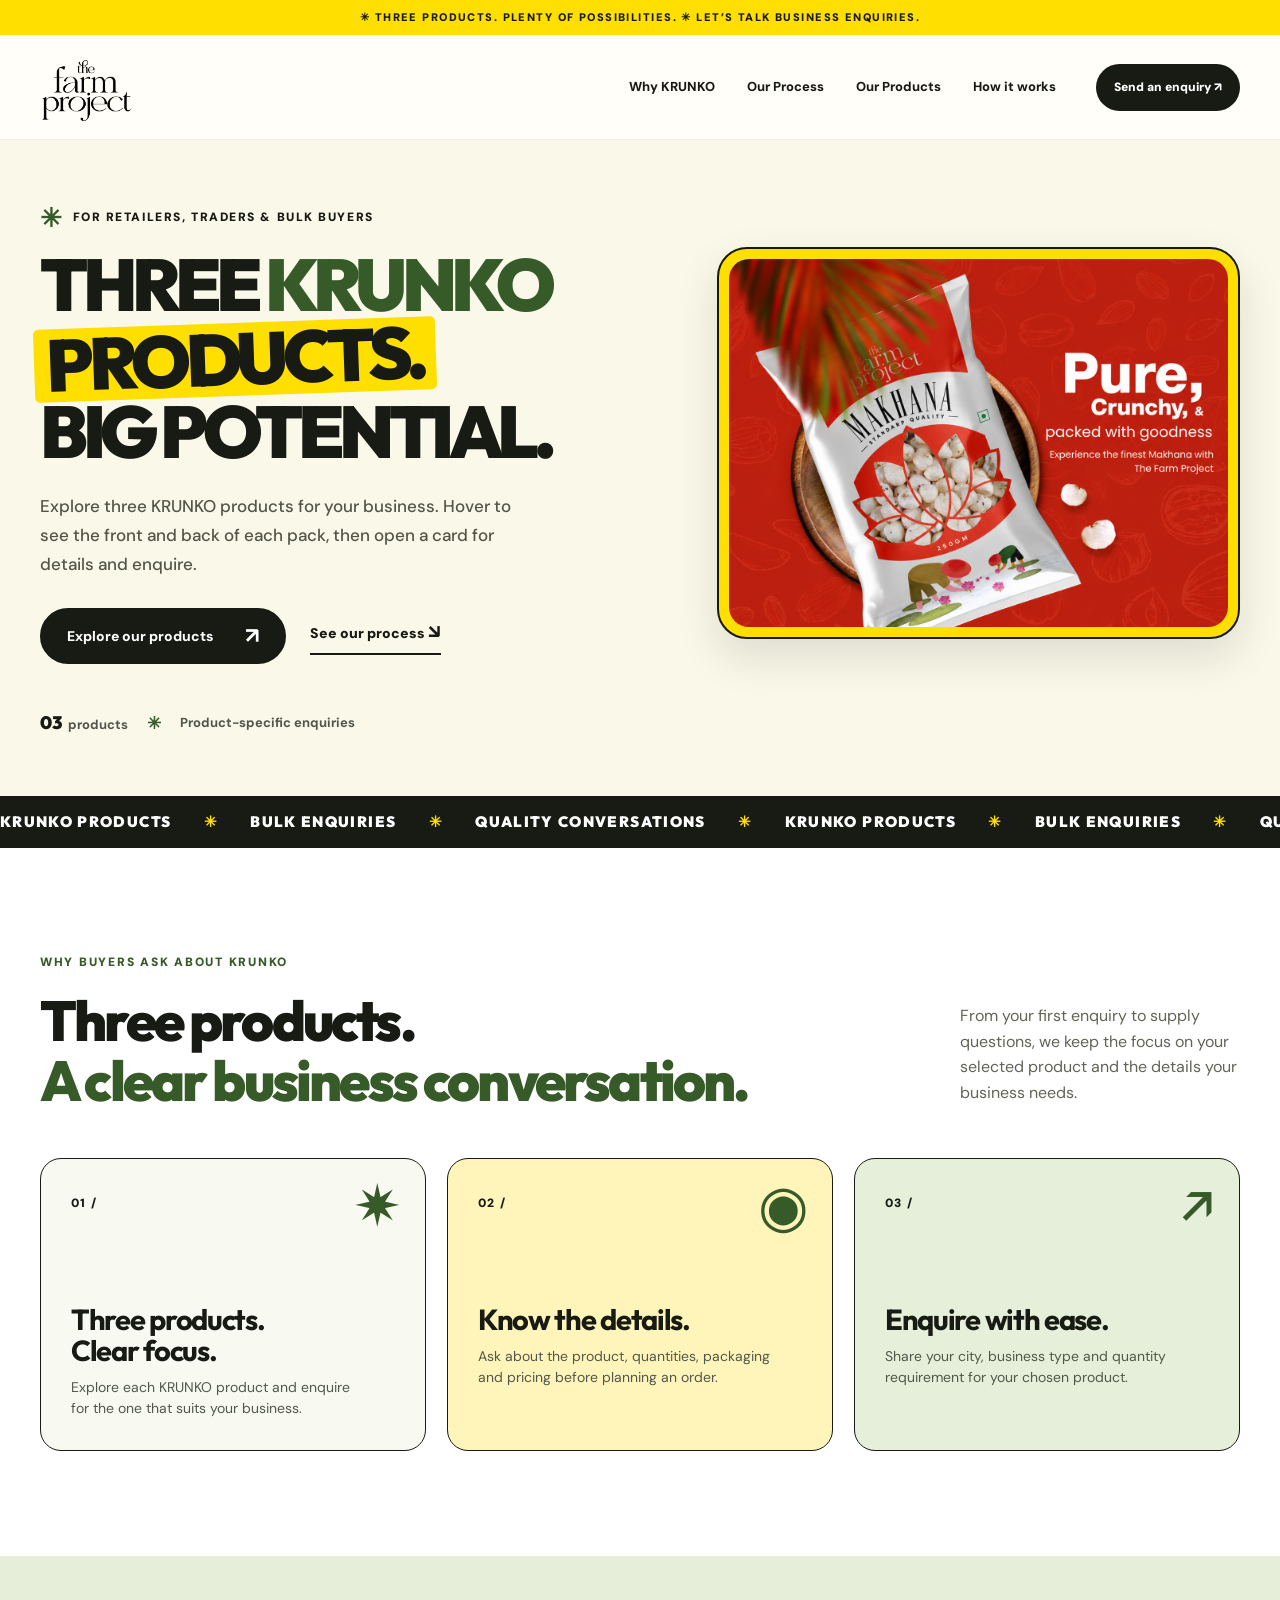
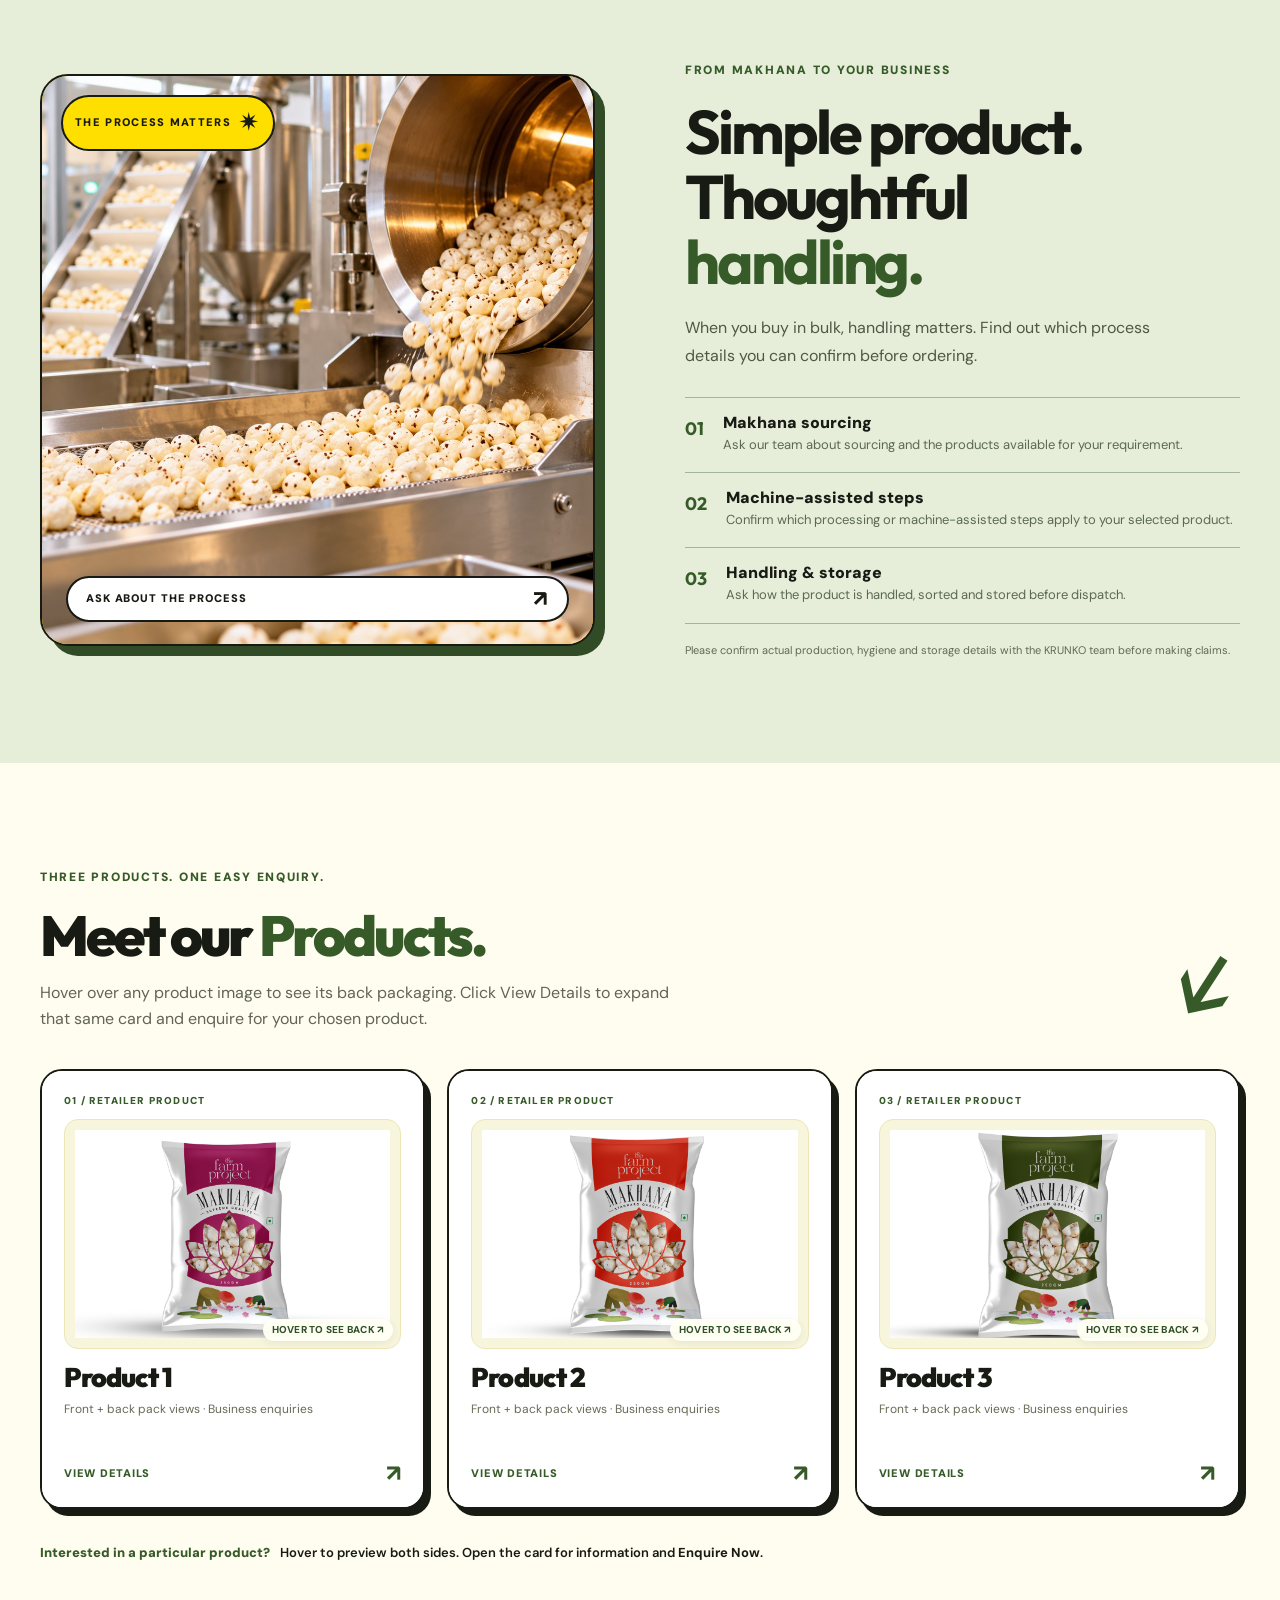
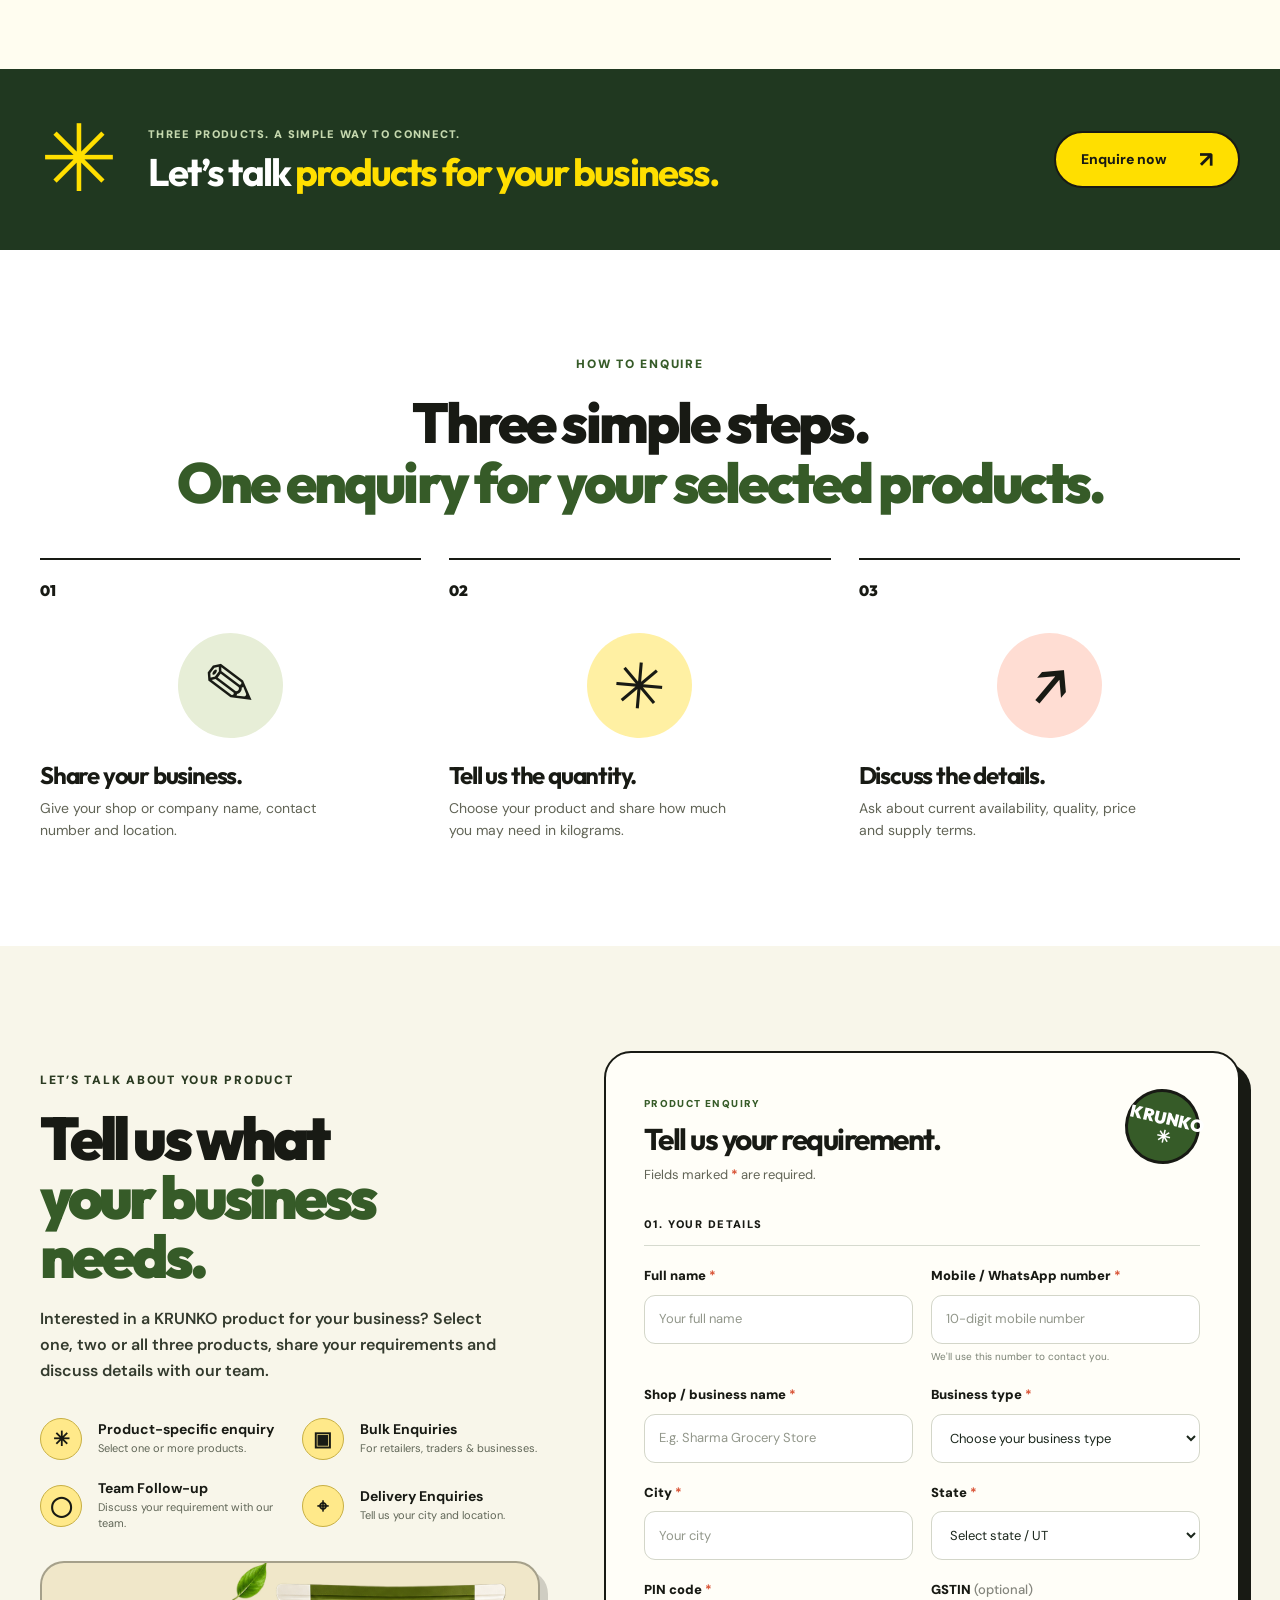
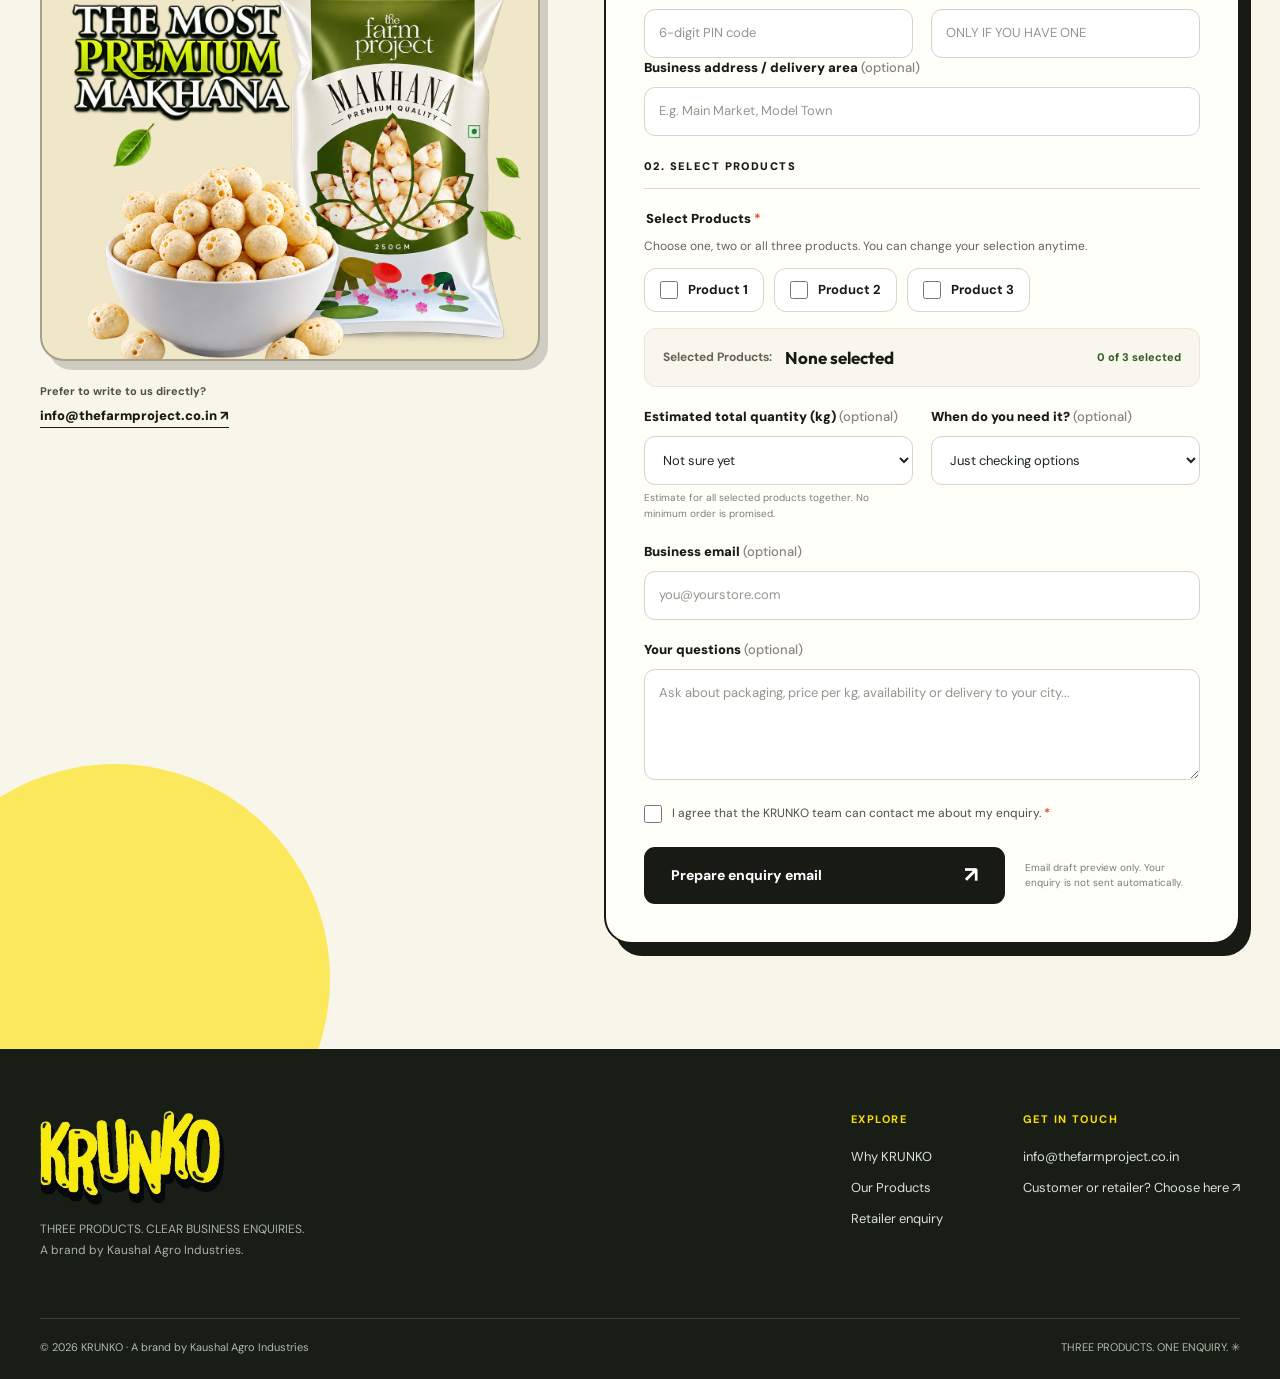
==== commit 2dd6f600: "hello" ====
--- a/retailer.html
+++ b/retailer.html
@@ -18,7 +18,15 @@
 
   <header class="site-header">
     <div class="container header-row">
-      <a class="brand-logo" href="index.html" aria-label="KRUNKO, choose your journey"><img src="assets/krunko-logo.png" alt="KRUNKO" /></a>
+      <!-- <a class="brand-logo" href="index.html" aria-label="KRUNKO, choose your journey"><img src="images/black-logo.png" alt="KRUNKO" /></a> -->
+       <a class="brand-logo" href="index.html" aria-label="KRUNKO, choose your journey">
+  <img
+    src="images/black-logo.png"
+    alt="The Farm Project"
+    width="1254"
+    height="1254"
+  />
+</a>
       <nav class="retail-nav" id="retail-nav" aria-label="Retailer page navigation">
         <a href="#why-us">Why KRUNKO</a>
         <a href="#our-process">Our Process</a>
@@ -49,7 +57,7 @@
         <div class="hero-showcase plain-showcase" data-photo-container="hero">
           <div class="hero-image-shell">
             <div class="kr-hero-photo-fallback" aria-hidden="true">KRUNKO <span>✳</span></div>
-            <img src="images/hero-image.jpeg" class="real-photo real-photo--hero" data-real-photo="hero" alt="KRUNKO makhana product" width="900" height="900" fetchpriority="high" decoding="async" />
+            <img src="images/newimage.png" class="real-photo real-photo--hero" data-real-photo="hero" alt="KRUNKO makhana product" width="900" height="900" fetchpriority="high" decoding="async" />
           </div>
         </div>
       </div>
--- a/retailer.css
+++ b/retailer.css
@@ -1,81 +1,2747 @@
-@import url('https://fonts.googleapis.com/css2?family=DM+Sans:wght@400;500;600;700;800&family=Outfit:wght@400;500;600;700;800;900&display=swap');
-:root{--yellow:#ffdf00;--sun:#fcec35;--black:#181a14;--green:#365b28;--green-dark:#203820;--green-soft:#dce9c9;--cream:#fffdf0;--white:#fff;--text-muted:#616456;--line:#e7e7dc;--round:24px;--heading:'Outfit','Arial Black',Arial,sans-serif;--body:'DM Sans',Arial,sans-serif}
-*,*::before,*::after{box-sizing:border-box}html{scroll-behavior:smooth;scroll-padding-top:100px}body{margin:0;color:var(--black);background:#fff;font:400 16px/1.6 var(--body);overflow-x:hidden}button,input,select,textarea{font:inherit}button{cursor:pointer}a{color:inherit;text-decoration:none}img{display:block;max-width:100%;height:auto}h1,h2,h3,p{margin-top:0}h1,h2,h3{font-family:var(--heading);line-height:1.06;letter-spacing:-.05em}button:focus-visible,a:focus-visible,input:focus-visible,select:focus-visible,textarea:focus-visible{outline:3px solid var(--green);outline-offset:3px}::selection{background:#ffdf00;color:var(--black)}.container{width:min(1200px,calc(100% - 72px));margin:0 auto}.section-space{padding:105px 0}.section-kicker{font-size:12px;font-weight:900;letter-spacing:.145em;line-height:1.5;color:var(--green);margin:0 0 20px}.section-head h2{font-size:clamp(36px,4.4vw,60px);font-weight:850;margin:0}.section-head h2 span{color:var(--green)}.section-head h2 em{font-style:normal;color:var(--green)}.pill-button{display:inline-flex;align-items:center;justify-content:center;gap:32px;border:2px solid var(--black);border-radius:100px;font-size:14px;font-weight:800;line-height:1.2;padding:18px 25px;white-space:nowrap;transition:transform .2s,box-shadow .2s,background .2s}.pill-button:hover{transform:translateY(-3px);box-shadow:5px 6px 0 #0003}.pill-button span{font-size:22px;line-height:0}.pill-black{background:var(--black);color:white}.pill-yellow{background:var(--yellow);color:var(--black)}.skip-link{position:absolute;top:-100px;left:10px;background:white;padding:10px;z-index:100}.skip-link:focus{top:10px}
+@import url("https://fonts.googleapis.com/css2?family=DM+Sans:wght@400;500;600;700;800&family=Outfit:wght@400;500;600;700;800;900&display=swap");
+:root {
+  --yellow: #ffdf00;
+  --sun: #fcec35;
+  --black: #181a14;
+  --green: #365b28;
+  --green-dark: #203820;
+  --green-soft: #dce9c9;
+  --cream: #fffdf0;
+  --white: #fff;
+  --text-muted: #616456;
+  --line: #e7e7dc;
+  --round: 24px;
+  --heading: "Outfit", "Arial Black", Arial, sans-serif;
+  --body: "DM Sans", Arial, sans-serif;
+}
+*,
+*::before,
+*::after {
+  box-sizing: border-box;
+}
+html {
+  scroll-behavior: smooth;
+  scroll-padding-top: 100px;
+}
+body {
+  margin: 0;
+  color: var(--black);
+  background: #fff;
+  font: 400 16px/1.6 var(--body);
+  overflow-x: hidden;
+}
+button,
+input,
+select,
+textarea {
+  font: inherit;
+}
+button {
+  cursor: pointer;
+}
+a {
+  color: inherit;
+  text-decoration: none;
+}
+img {
+  display: block;
+  max-width: 100%;
+  height: auto;
+}
+h1,
+h2,
+h3,
+p {
+  margin-top: 0;
+}
+h1,
+h2,
+h3 {
+  font-family: var(--heading);
+  line-height: 1.06;
+  letter-spacing: -0.05em;
+}
+button:focus-visible,
+a:focus-visible,
+input:focus-visible,
+select:focus-visible,
+textarea:focus-visible {
+  outline: 3px solid var(--green);
+  outline-offset: 3px;
+}
+::selection {
+  background: #ffdf00;
+  color: var(--black);
+}
+.container {
+  width: min(1200px, calc(100% - 72px));
+  margin: 0 auto;
+}
+.section-space {
+  padding: 105px 0;
+}
+.section-kicker {
+  font-size: 12px;
+  font-weight: 900;
+  letter-spacing: 0.145em;
+  line-height: 1.5;
+  color: var(--green);
+  margin: 0 0 20px;
+}
+.section-head h2 {
+  font-size: clamp(36px, 4.4vw, 60px);
+  font-weight: 850;
+  margin: 0;
+}
+.section-head h2 span {
+  color: var(--green);
+}
+.section-head h2 em {
+  font-style: normal;
+  color: var(--green);
+}
+.pill-button {
+  display: inline-flex;
+  align-items: center;
+  justify-content: center;
+  gap: 32px;
+  border: 2px solid var(--black);
+  border-radius: 100px;
+  font-size: 14px;
+  font-weight: 800;
+  line-height: 1.2;
+  padding: 18px 25px;
+  white-space: nowrap;
+  transition:
+    transform 0.2s,
+    box-shadow 0.2s,
+    background 0.2s;
+}
+.pill-button:hover {
+  transform: translateY(-3px);
+  box-shadow: 5px 6px 0 #0003;
+}
+.pill-button span {
+  font-size: 22px;
+  line-height: 0;
+}
+.pill-black {
+  background: var(--black);
+  color: white;
+}
+.pill-yellow {
+  background: var(--yellow);
+  color: var(--black);
+}
+.skip-link {
+  position: absolute;
+  top: -100px;
+  left: 10px;
+  background: white;
+  padding: 10px;
+  z-index: 100;
+}
+.skip-link:focus {
+  top: 10px;
+}
 /* GATEWAY */
-.gateway-page{background:var(--yellow)}.gateway-main{min-height:100svh;max-width:1660px;margin:auto;padding:24px max(30px,5vw) 22px;position:relative;overflow:hidden;background:radial-gradient(circle at 50% 22%,#fff480 0,transparent 36%),var(--yellow)}.gateway-header,.gateway-footer{position:relative;z-index:2;display:flex;align-items:center;justify-content:space-between;gap:20px}.gateway-logo{width:156px;filter:drop-shadow(0 6px 0 #e1b800)}.gateway-topline{font-size:12px;letter-spacing:.13em;font-weight:900}.gateway-intro{text-align:center;position:relative;z-index:2;margin:38px auto 30px}.small-pill{display:inline-block;border-radius:30px;padding:7px 15px;font-size:10px;font-weight:900;letter-spacing:.13em}.dark-pill{background:var(--black);color:#fff}.gateway-intro h1{font-size:clamp(48px,6vw,95px);line-height:.95;letter-spacing:-.07em;margin:18px 0 12px;font-weight:900}.gateway-intro h1 em{font-style:normal;color:white;-webkit-text-stroke:2px var(--black);text-shadow:5px 6px 0 var(--black);display:inline-block;transform:rotate(-3deg)}.gateway-intro>p{font-size:17px;font-weight:600;margin:18px auto 0}.gateway-cards{position:relative;z-index:2;max-width:1040px;margin:0 auto 36px;display:grid;grid-template-columns:1fr 1fr;gap:25px}.gateway-card{position:relative;display:flex;flex-direction:column;align-items:flex-start;min-height:405px;padding:38px 36px 30px;border:3px solid var(--black);border-radius:25px;box-shadow:8px 9px 0 var(--black);overflow:hidden;transition:transform .22s,box-shadow .22s}.gateway-card:hover{transform:translateY(-7px) rotate(-.4deg);box-shadow:10px 16px 0 var(--black)}.customer-card{background:#fffef4}.retailer-card{background:#cde9ab}.gateway-icon{display:grid;place-items:center;font-size:21px;width:43px;height:43px;border-radius:50%;background:var(--yellow);border:2px solid var(--black);margin-bottom:39px}.retailer-card .gateway-icon{background:var(--black);color:white}.gateway-card-kicker{font-size:11px;letter-spacing:.11em;font-weight:900;position:relative;z-index:2}.gateway-card h2{font-weight:900;font-size:clamp(48px,4.5vw,73px);line-height:.93;margin:13px 0 18px;position:relative;z-index:2}.customer-card h2 span{color:#779a39}.retailer-card h2 span{color:#416f2a}.gateway-card>p{font-size:14px;line-height:1.55;max-width:280px;margin:0 0 28px;position:relative;z-index:2}.gateway-card-button{margin-top:auto;position:relative;z-index:2;background:var(--black);color:white;border-radius:30px;padding:13px 20px;display:flex;gap:35px;align-items:center;font-weight:800;font-size:13px}.gateway-card-button span{font-size:22px;line-height:1}.gateway-footer{font-size:10px;letter-spacing:.09em;font-weight:900;max-width:1040px;margin:auto}.gateway-dots{width:320px;height:320px;position:absolute;opacity:.17;background-image:radial-gradient(#333 3px,transparent 4px);background-size:27px 27px;pointer-events:none}.dots-left{left:-168px;top:22%}.dots-right{right:-151px;bottom:5%}.gateway-card-art{position:absolute;pointer-events:none;right:12px;top:20px;width:220px;height:220px}.snack-art{transform:rotate(-20deg)}.snack-chip{position:absolute;display:block;background:#fff1c9;border:3px solid #645124;border-radius:45% 45% 48% 46%;box-shadow:inset -6px -5px 0 #e8d39b;transform:rotate(20deg);width:62px;height:56px}.snack-chip::before{content:"";position:absolute;width:12px;height:8px;background:#c6aa69;border-radius:50%;top:18px;left:19px}.snack-chip.s1{left:18px;top:5px}.snack-chip.s2{left:108px;top:1px;transform:rotate(-12deg)}.snack-chip.s3{left:70px;top:67px;transform:rotate(45deg)}.snack-chip.s4{left:146px;top:83px}.snack-chip.s5{left:12px;top:126px;transform:rotate(-30deg)}.snack-chip.s6{left:94px;top:154px}.stack-art{right:8px;top:36px;transform:rotate(12deg)}.mini-jar{position:absolute;display:grid;place-items:center;width:75px;height:112px;border:5px solid #28352c;border-radius:15px 15px 18px 18px;background:#fff4cb;box-shadow:5px 6px 0 #29412b}.mini-jar::before{content:"";position:absolute;height:21px;top:-16px;left:-5px;right:-5px;border:4px solid #28352c;border-radius:9px;background:#25291e}.mini-jar b{display:grid;place-items:center;width:53px;height:59px;background:#ffda00;color:#151713;font:900 43px var(--heading);border-radius:7px}.mini-jar.one{left:8px;top:36px;transform:rotate(-18deg)}.mini-jar.two{left:78px;top:12px;transform:rotate(4deg)}.mini-jar.two b{background:#ff7861}.mini-jar.three{left:132px;top:60px;transform:rotate(20deg)}.mini-jar.three b{background:#b6d19b}
+.gateway-page {
+  background: var(--yellow);
+}
+.gateway-main {
+  min-height: 100svh;
+  max-width: 1660px;
+  margin: auto;
+  padding: 24px max(30px, 5vw) 22px;
+  position: relative;
+  overflow: hidden;
+  background:
+    radial-gradient(circle at 50% 22%, #fff480 0, transparent 36%),
+    var(--yellow);
+}
+.gateway-header,
+.gateway-footer {
+  position: relative;
+  z-index: 2;
+  display: flex;
+  align-items: center;
+  justify-content: space-between;
+  gap: 20px;
+}
+.gateway-logo {
+  width: 156px;
+  filter: drop-shadow(0 6px 0 #e1b800);
+}
+.gateway-topline {
+  font-size: 12px;
+  letter-spacing: 0.13em;
+  font-weight: 900;
+}
+.gateway-intro {
+  text-align: center;
+  position: relative;
+  z-index: 2;
+  margin: 38px auto 30px;
+}
+.small-pill {
+  display: inline-block;
+  border-radius: 30px;
+  padding: 7px 15px;
+  font-size: 10px;
+  font-weight: 900;
+  letter-spacing: 0.13em;
+}
+.dark-pill {
+  background: var(--black);
+  color: #fff;
+}
+.gateway-intro h1 {
+  font-size: clamp(48px, 6vw, 95px);
+  line-height: 0.95;
+  letter-spacing: -0.07em;
+  margin: 18px 0 12px;
+  font-weight: 900;
+}
+.gateway-intro h1 em {
+  font-style: normal;
+  color: white;
+  -webkit-text-stroke: 2px var(--black);
+  text-shadow: 5px 6px 0 var(--black);
+  display: inline-block;
+  transform: rotate(-3deg);
+}
+.gateway-intro > p {
+  font-size: 17px;
+  font-weight: 600;
+  margin: 18px auto 0;
+}
+.gateway-cards {
+  position: relative;
+  z-index: 2;
+  max-width: 1040px;
+  margin: 0 auto 36px;
+  display: grid;
+  grid-template-columns: 1fr 1fr;
+  gap: 25px;
+}
+.gateway-card {
+  position: relative;
+  display: flex;
+  flex-direction: column;
+  align-items: flex-start;
+  min-height: 405px;
+  padding: 38px 36px 30px;
+  border: 3px solid var(--black);
+  border-radius: 25px;
+  box-shadow: 8px 9px 0 var(--black);
+  overflow: hidden;
+  transition:
+    transform 0.22s,
+    box-shadow 0.22s;
+}
+.gateway-card:hover {
+  transform: translateY(-7px) rotate(-0.4deg);
+  box-shadow: 10px 16px 0 var(--black);
+}
+.customer-card {
+  background: #fffef4;
+}
+.retailer-card {
+  background: #cde9ab;
+}
+.gateway-icon {
+  display: grid;
+  place-items: center;
+  font-size: 21px;
+  width: 43px;
+  height: 43px;
+  border-radius: 50%;
+  background: var(--yellow);
+  border: 2px solid var(--black);
+  margin-bottom: 39px;
+}
+.retailer-card .gateway-icon {
+  background: var(--black);
+  color: white;
+}
+.gateway-card-kicker {
+  font-size: 11px;
+  letter-spacing: 0.11em;
+  font-weight: 900;
+  position: relative;
+  z-index: 2;
+}
+.gateway-card h2 {
+  font-weight: 900;
+  font-size: clamp(48px, 4.5vw, 73px);
+  line-height: 0.93;
+  margin: 13px 0 18px;
+  position: relative;
+  z-index: 2;
+}
+.customer-card h2 span {
+  color: #779a39;
+}
+.retailer-card h2 span {
+  color: #416f2a;
+}
+.gateway-card > p {
+  font-size: 14px;
+  line-height: 1.55;
+  max-width: 280px;
+  margin: 0 0 28px;
+  position: relative;
+  z-index: 2;
+}
+.gateway-card-button {
+  margin-top: auto;
+  position: relative;
+  z-index: 2;
+  background: var(--black);
+  color: white;
+  border-radius: 30px;
+  padding: 13px 20px;
+  display: flex;
+  gap: 35px;
+  align-items: center;
+  font-weight: 800;
+  font-size: 13px;
+}
+.gateway-card-button span {
+  font-size: 22px;
+  line-height: 1;
+}
+.gateway-footer {
+  font-size: 10px;
+  letter-spacing: 0.09em;
+  font-weight: 900;
+  max-width: 1040px;
+  margin: auto;
+}
+.gateway-dots {
+  width: 320px;
+  height: 320px;
+  position: absolute;
+  opacity: 0.17;
+  background-image: radial-gradient(#333 3px, transparent 4px);
+  background-size: 27px 27px;
+  pointer-events: none;
+}
+.dots-left {
+  left: -168px;
+  top: 22%;
+}
+.dots-right {
+  right: -151px;
+  bottom: 5%;
+}
+.gateway-card-art {
+  position: absolute;
+  pointer-events: none;
+  right: 12px;
+  top: 20px;
+  width: 220px;
+  height: 220px;
+}
+.snack-art {
+  transform: rotate(-20deg);
+}
+.snack-chip {
+  position: absolute;
+  display: block;
+  background: #fff1c9;
+  border: 3px solid #645124;
+  border-radius: 45% 45% 48% 46%;
+  box-shadow: inset -6px -5px 0 #e8d39b;
+  transform: rotate(20deg);
+  width: 62px;
+  height: 56px;
+}
+.snack-chip::before {
+  content: "";
+  position: absolute;
+  width: 12px;
+  height: 8px;
+  background: #c6aa69;
+  border-radius: 50%;
+  top: 18px;
+  left: 19px;
+}
+.snack-chip.s1 {
+  left: 18px;
+  top: 5px;
+}
+.snack-chip.s2 {
+  left: 108px;
+  top: 1px;
+  transform: rotate(-12deg);
+}
+.snack-chip.s3 {
+  left: 70px;
+  top: 67px;
+  transform: rotate(45deg);
+}
+.snack-chip.s4 {
+  left: 146px;
+  top: 83px;
+}
+.snack-chip.s5 {
+  left: 12px;
+  top: 126px;
+  transform: rotate(-30deg);
+}
+.snack-chip.s6 {
+  left: 94px;
+  top: 154px;
+}
+.stack-art {
+  right: 8px;
+  top: 36px;
+  transform: rotate(12deg);
+}
+.mini-jar {
+  position: absolute;
+  display: grid;
+  place-items: center;
+  width: 75px;
+  height: 112px;
+  border: 5px solid #28352c;
+  border-radius: 15px 15px 18px 18px;
+  background: #fff4cb;
+  box-shadow: 5px 6px 0 #29412b;
+}
+.mini-jar::before {
+  content: "";
+  position: absolute;
+  height: 21px;
+  top: -16px;
+  left: -5px;
+  right: -5px;
+  border: 4px solid #28352c;
+  border-radius: 9px;
+  background: #25291e;
+}
+.mini-jar b {
+  display: grid;
+  place-items: center;
+  width: 53px;
+  height: 59px;
+  background: #ffda00;
+  color: #151713;
+  font: 900 43px var(--heading);
+  border-radius: 7px;
+}
+.mini-jar.one {
+  left: 8px;
+  top: 36px;
+  transform: rotate(-18deg);
+}
+.mini-jar.two {
+  left: 78px;
+  top: 12px;
+  transform: rotate(4deg);
+}
+.mini-jar.two b {
+  background: #ff7861;
+}
+.mini-jar.three {
+  left: 132px;
+  top: 60px;
+  transform: rotate(20deg);
+}
+.mini-jar.three b {
+  background: #b6d19b;
+}
 /* HEADER */
-.announce-bar{background:var(--yellow);text-align:center;font-size:11px;line-height:1.4;font-weight:900;letter-spacing:.13em;padding:10px 14px}.announce-bar span{margin:0 16px}.site-header{position:sticky;top:0;z-index:25;background:#fffef9ee;backdrop-filter:blur(18px);border-bottom:1px solid #ebece3}.header-row{height:84px;display:flex;align-items:center;gap:40px}.brand-logo{display:inline-block;width:142px;flex-shrink:0}.retail-nav{display:flex;align-items:center;justify-content:center;gap:32px;margin-left:auto}.retail-nav a{font-size:13px;font-weight:800;white-space:nowrap;transition:color .2s}.retail-nav a:hover{color:var(--green)}.header-controls{display:flex;align-items:center;gap:16px}.nav-cta{display:inline-flex;align-items:center;gap:16px;white-space:nowrap;font-size:12px;font-weight:900;color:#fff;background:var(--black);padding:14px 18px;border-radius:50px}.nav-cta span{font-size:18px}.nav-cta:hover{background:var(--green)}.mobile-nav-toggle{display:none;border:0;background:transparent;width:42px;height:42px;padding:8px}.mobile-nav-toggle span{display:block;width:24px;height:2px;background:var(--black);margin:5px auto;transition:transform .2s,opacity .2s}
+.announce-bar {
+  background: var(--yellow);
+  text-align: center;
+  font-size: 11px;
+  line-height: 1.4;
+  font-weight: 900;
+  letter-spacing: 0.13em;
+  padding: 10px 14px;
+}
+.announce-bar span {
+  margin: 0 16px;
+}
+.site-header {
+  position: sticky;
+  top: 0;
+  z-index: 25;
+  background: #fffef9ee;
+  backdrop-filter: blur(18px);
+  border-bottom: 1px solid #ebece3;
+}
+.header-row {
+  height: 84px;
+  display: flex;
+  align-items: center;
+  gap: 40px;
+}
+.brand-logo {
+  display: inline-block;
+  width: 142px;
+  flex-shrink: 0;
+}
+.retail-nav {
+  display: flex;
+  align-items: center;
+  justify-content: center;
+  gap: 32px;
+  margin-left: auto;
+}
+.retail-nav a {
+  font-size: 13px;
+  font-weight: 800;
+  white-space: nowrap;
+  transition: color 0.2s;
+}
+.retail-nav a:hover {
+  color: var(--green);
+}
+.header-controls {
+  display: flex;
+  align-items: center;
+  gap: 16px;
+}
+.nav-cta {
+  display: inline-flex;
+  align-items: center;
+  gap: 16px;
+  white-space: nowrap;
+  font-size: 12px;
+  font-weight: 900;
+  color: #fff;
+  background: var(--black);
+  padding: 14px 18px;
+  border-radius: 50px;
+}
+.nav-cta span {
+  font-size: 18px;
+}
+.nav-cta:hover {
+  background: var(--green);
+}
+.mobile-nav-toggle {
+  display: none;
+  border: 0;
+  background: transparent;
+  width: 42px;
+  height: 42px;
+  padding: 8px;
+}
+.mobile-nav-toggle span {
+  display: block;
+  width: 24px;
+  height: 2px;
+  background: var(--black);
+  margin: 5px auto;
+  transition:
+    transform 0.2s,
+    opacity 0.2s;
+}
 /* HERO */
-.retail-hero{position:relative;background:#f9f8e9;overflow:hidden}.retail-hero-grid{display:grid;grid-template-columns:1.05fr .95fr;min-height:645px;align-items:center}.hero-message{position:relative;z-index:3;padding:68px 0 58px}.mini-eyebrow{font-size:12px;font-weight:900;letter-spacing:.13em;display:flex;align-items:center;gap:9px;margin-bottom:21px}.star-mark{color:var(--green);font-size:26px;line-height:0}.hero-message h1{font-size:clamp(56px,5.7vw,84px);font-weight:900;line-height:.97;margin:0 0 25px;letter-spacing:-.075em}.hero-message h1 span{color:var(--green)}.hero-message h1 em{font-style:normal;background:var(--yellow);padding:0 12px 2px;display:inline-block;transform:rotate(-2deg);border-radius:5px;margin:4px 0 0 -6px;white-space:nowrap}.hero-message>p{max-width:500px;line-height:1.7;font-size:17px;font-weight:500;color:#525548;margin:0 0 29px}.hero-actions{display:flex;align-items:center;flex-wrap:wrap;gap:24px}.quiet-link{font-size:14px;font-weight:900;border-bottom:2px solid var(--black);padding:0 0 5px}.quiet-link span{font-size:19px}.hero-short-proof{display:flex;align-items:center;gap:19px;color:#50564d;font-size:13px;font-weight:700;margin-top:45px}.hero-short-proof b{font-family:var(--heading);font-weight:900;font-size:18px;color:var(--black);padding-right:3px}.dot-sep{color:var(--green);font-size:17px}.hero-showcase{min-height:615px;align-self:stretch;position:relative;display:flex;align-items:flex-end;justify-content:center;padding:0 0 51px}.showcase-halo{position:absolute;top:62px;left:50%;transform:translateX(-50%) rotate(-11deg);width:525px;height:525px;border-radius:48% 52% 45% 55%;background:#ffdf00;box-shadow:26px 24px 0 #eddf83}.hero-radial-text{position:absolute;top:67px;left:35px;z-index:3;transform:rotate(-10deg);font-size:12px;font-weight:900;letter-spacing:.08em;border:2px solid #181a14;border-radius:50px;background:#fff;padding:10px 12px}.jar-hero{position:absolute;bottom:86px;width:184px;height:340px;filter:drop-shadow(5px 17px 7px #4b48182b);transform-origin:center bottom}.jar-hero .jar-lid{width:96%;margin:auto;height:35px;background:repeating-linear-gradient(90deg,#2b2d23 0 5px,#1b1b17 5px 9px);border:4px solid #171814;border-radius:9px 9px 4px 4px;position:relative;z-index:2}.jar-hero .jar-top{position:absolute;top:32px;left:13px;right:13px;height:30px;border-radius:3px;background:#f9e7be;border:4px solid #2a3024}.jar-hero .jar-body{position:absolute;top:51px;bottom:0;width:100%;border:5px solid #2a2d25;border-radius:17px 17px 27px 27px;background:linear-gradient(90deg,#f1dcac,#fff7d6 25%,#e7d6a6 80%,#f8e6ba);overflow:hidden;display:flex;align-items:center;justify-content:center}.jar-hero .jar-body::after{content:"";position:absolute;left:11px;top:0;bottom:7px;width:14px;background:#fff6;filter:blur(7px)}.jar-hero .jar-label{width:100%;height:195px;display:flex;flex-direction:column;align-items:center;justify-content:center;text-align:center;background:var(--jar-color);border:3px solid #181a14;border-radius:8px;transform:rotate(-2deg);padding:10px 7px}.jar-label>span{font-family:var(--heading);font-weight:900;letter-spacing:-.09em;font-size:28px;color:var(--yellow);text-shadow:2px 3px 0 #181a14,-1px -1px 0 #181a14,1px -1px 0 #181a14,-1px 1px 0 #181a14}.jar-label b{font-family:var(--heading);font-weight:900;line-height:.97;font-size:28px;margin:13px 0 6px;color:white;text-shadow:2px 2px 0 #222}.jar-label i{font-size:10px;letter-spacing:.11em;font-style:normal;font-weight:900;color:white}.jar-front{left:37%;z-index:4;transform:rotate(-2deg)}.jar-mid{left:7%;z-index:3;transform:scale(.84) rotate(-13deg)}.jar-back{right:2%;z-index:2;transform:scale(.78) rotate(14deg)}.jar-cheese{--jar-color:#f6a624}.jar-peri{--jar-color:#d64a2f}.jar-tomato{--jar-color:#75a447}.hero-popcorn{position:absolute;z-index:5;color:#fff7d0;text-shadow:3px 3px 0 #71692b,-2px -2px 0 #71692b;font-size:57px}.puff-one{bottom:29px;left:15%}.puff-two{bottom:45px;right:12%;transform:rotate(24deg);font-size:41px}.puff-three{bottom:13px;left:48%;font-size:37px}.hero-sun-badge{position:absolute;right:-20px;top:66px;z-index:6;background:#fff;color:var(--black);width:143px;height:143px;border-radius:50%;border:3px solid var(--black);box-shadow:6px 7px 0 var(--black);transform:rotate(12deg);display:flex;flex-direction:column;align-items:center;justify-content:center;text-align:center;font-weight:900;font-size:10px;line-height:1.35}.hero-sun-badge strong{font-family:var(--heading);font-size:17px;line-height:1.12}.hero-sun-badge span{font-size:24px;line-height:1.1}.hero-handnote{position:absolute;bottom:25px;right:0;z-index:6;font:800 13px/1.15 var(--heading);transform:rotate(-6deg);text-align:right}.hero-handnote span{font-size:30px;margin-left:6px;color:var(--green)}.marquee-strip{background:var(--black);color:#fff;overflow:hidden;height:52px;display:flex;align-items:center;white-space:nowrap}.marquee-track{font-family:var(--heading);font-size:15px;letter-spacing:.09em;font-weight:900;min-width:max-content;animation:marquee 27s linear infinite}.marquee-track span{color:var(--yellow);padding:0 28px}@keyframes marquee{from{transform:translateX(0)}to{transform:translateX(-45%)}}
+.retail-hero {
+  position: relative;
+  background: #f9f8e9;
+  overflow: hidden;
+}
+.retail-hero-grid {
+  display: grid;
+  grid-template-columns: 1.05fr 0.95fr;
+  min-height: 645px;
+  align-items: center;
+}
+.hero-message {
+  position: relative;
+  z-index: 3;
+  padding: 68px 0 58px;
+}
+.mini-eyebrow {
+  font-size: 12px;
+  font-weight: 900;
+  letter-spacing: 0.13em;
+  display: flex;
+  align-items: center;
+  gap: 9px;
+  margin-bottom: 21px;
+}
+.star-mark {
+  color: var(--green);
+  font-size: 26px;
+  line-height: 0;
+}
+.hero-message h1 {
+  font-size: clamp(56px, 5.7vw, 84px);
+  font-weight: 900;
+  line-height: 0.97;
+  margin: 0 0 25px;
+  letter-spacing: -0.075em;
+}
+.hero-message h1 span {
+  color: var(--green);
+}
+.hero-message h1 em {
+  font-style: normal;
+  background: var(--yellow);
+  padding: 0 12px 2px;
+  display: inline-block;
+  transform: rotate(-2deg);
+  border-radius: 5px;
+  margin: 4px 0 0 -6px;
+  white-space: nowrap;
+}
+.hero-message > p {
+  max-width: 500px;
+  line-height: 1.7;
+  font-size: 17px;
+  font-weight: 500;
+  color: #525548;
+  margin: 0 0 29px;
+}
+.hero-actions {
+  display: flex;
+  align-items: center;
+  flex-wrap: wrap;
+  gap: 24px;
+}
+.quiet-link {
+  font-size: 14px;
+  font-weight: 900;
+  border-bottom: 2px solid var(--black);
+  padding: 0 0 5px;
+}
+.quiet-link span {
+  font-size: 19px;
+}
+.hero-short-proof {
+  display: flex;
+  align-items: center;
+  gap: 19px;
+  color: #50564d;
+  font-size: 13px;
+  font-weight: 700;
+  margin-top: 45px;
+}
+.hero-short-proof b {
+  font-family: var(--heading);
+  font-weight: 900;
+  font-size: 18px;
+  color: var(--black);
+  padding-right: 3px;
+}
+.dot-sep {
+  color: var(--green);
+  font-size: 17px;
+}
+.hero-showcase {
+  min-height: 615px;
+  align-self: stretch;
+  position: relative;
+  display: flex;
+  align-items: flex-end;
+  justify-content: center;
+  padding: 0 0 51px;
+}
+.showcase-halo {
+  position: absolute;
+  top: 62px;
+  left: 50%;
+  transform: translateX(-50%) rotate(-11deg);
+  width: 525px;
+  height: 525px;
+  border-radius: 48% 52% 45% 55%;
+  background: #ffdf00;
+  box-shadow: 26px 24px 0 #eddf83;
+}
+.hero-radial-text {
+  position: absolute;
+  top: 67px;
+  left: 35px;
+  z-index: 3;
+  transform: rotate(-10deg);
+  font-size: 12px;
+  font-weight: 900;
+  letter-spacing: 0.08em;
+  border: 2px solid #181a14;
+  border-radius: 50px;
+  background: #fff;
+  padding: 10px 12px;
+}
+.jar-hero {
+  position: absolute;
+  bottom: 86px;
+  width: 184px;
+  height: 340px;
+  filter: drop-shadow(5px 17px 7px #4b48182b);
+  transform-origin: center bottom;
+}
+.jar-hero .jar-lid {
+  width: 96%;
+  margin: auto;
+  height: 35px;
+  background: repeating-linear-gradient(90deg, #2b2d23 0 5px, #1b1b17 5px 9px);
+  border: 4px solid #171814;
+  border-radius: 9px 9px 4px 4px;
+  position: relative;
+  z-index: 2;
+}
+.jar-hero .jar-top {
+  position: absolute;
+  top: 32px;
+  left: 13px;
+  right: 13px;
+  height: 30px;
+  border-radius: 3px;
+  background: #f9e7be;
+  border: 4px solid #2a3024;
+}
+.jar-hero .jar-body {
+  position: absolute;
+  top: 51px;
+  bottom: 0;
+  width: 100%;
+  border: 5px solid #2a2d25;
+  border-radius: 17px 17px 27px 27px;
+  background: linear-gradient(
+    90deg,
+    #f1dcac,
+    #fff7d6 25%,
+    #e7d6a6 80%,
+    #f8e6ba
+  );
+  overflow: hidden;
+  display: flex;
+  align-items: center;
+  justify-content: center;
+}
+.jar-hero .jar-body::after {
+  content: "";
+  position: absolute;
+  left: 11px;
+  top: 0;
+  bottom: 7px;
+  width: 14px;
+  background: #fff6;
+  filter: blur(7px);
+}
+.jar-hero .jar-label {
+  width: 100%;
+  height: 195px;
+  display: flex;
+  flex-direction: column;
+  align-items: center;
+  justify-content: center;
+  text-align: center;
+  background: var(--jar-color);
+  border: 3px solid #181a14;
+  border-radius: 8px;
+  transform: rotate(-2deg);
+  padding: 10px 7px;
+}
+.jar-label > span {
+  font-family: var(--heading);
+  font-weight: 900;
+  letter-spacing: -0.09em;
+  font-size: 28px;
+  color: var(--yellow);
+  text-shadow:
+    2px 3px 0 #181a14,
+    -1px -1px 0 #181a14,
+    1px -1px 0 #181a14,
+    -1px 1px 0 #181a14;
+}
+.jar-label b {
+  font-family: var(--heading);
+  font-weight: 900;
+  line-height: 0.97;
+  font-size: 28px;
+  margin: 13px 0 6px;
+  color: white;
+  text-shadow: 2px 2px 0 #222;
+}
+.jar-label i {
+  font-size: 10px;
+  letter-spacing: 0.11em;
+  font-style: normal;
+  font-weight: 900;
+  color: white;
+}
+.jar-front {
+  left: 37%;
+  z-index: 4;
+  transform: rotate(-2deg);
+}
+.jar-mid {
+  left: 7%;
+  z-index: 3;
+  transform: scale(0.84) rotate(-13deg);
+}
+.jar-back {
+  right: 2%;
+  z-index: 2;
+  transform: scale(0.78) rotate(14deg);
+}
+.jar-cheese {
+  --jar-color: #f6a624;
+}
+.jar-peri {
+  --jar-color: #d64a2f;
+}
+.jar-tomato {
+  --jar-color: #75a447;
+}
+.hero-popcorn {
+  position: absolute;
+  z-index: 5;
+  color: #fff7d0;
+  text-shadow:
+    3px 3px 0 #71692b,
+    -2px -2px 0 #71692b;
+  font-size: 57px;
+}
+.puff-one {
+  bottom: 29px;
+  left: 15%;
+}
+.puff-two {
+  bottom: 45px;
+  right: 12%;
+  transform: rotate(24deg);
+  font-size: 41px;
+}
+.puff-three {
+  bottom: 13px;
+  left: 48%;
+  font-size: 37px;
+}
+.hero-sun-badge {
+  position: absolute;
+  right: -20px;
+  top: 66px;
+  z-index: 6;
+  background: #fff;
+  color: var(--black);
+  width: 143px;
+  height: 143px;
+  border-radius: 50%;
+  border: 3px solid var(--black);
+  box-shadow: 6px 7px 0 var(--black);
+  transform: rotate(12deg);
+  display: flex;
+  flex-direction: column;
+  align-items: center;
+  justify-content: center;
+  text-align: center;
+  font-weight: 900;
+  font-size: 10px;
+  line-height: 1.35;
+}
+.hero-sun-badge strong {
+  font-family: var(--heading);
+  font-size: 17px;
+  line-height: 1.12;
+}
+.hero-sun-badge span {
+  font-size: 24px;
+  line-height: 1.1;
+}
+.hero-handnote {
+  position: absolute;
+  bottom: 25px;
+  right: 0;
+  z-index: 6;
+  font: 800 13px/1.15 var(--heading);
+  transform: rotate(-6deg);
+  text-align: right;
+}
+.hero-handnote span {
+  font-size: 30px;
+  margin-left: 6px;
+  color: var(--green);
+}
+.marquee-strip {
+  background: var(--black);
+  color: #fff;
+  overflow: hidden;
+  height: 52px;
+  display: flex;
+  align-items: center;
+  white-space: nowrap;
+}
+.marquee-track {
+  font-family: var(--heading);
+  font-size: 15px;
+  letter-spacing: 0.09em;
+  font-weight: 900;
+  min-width: max-content;
+  animation: marquee 27s linear infinite;
+}
+.marquee-track span {
+  color: var(--yellow);
+  padding: 0 28px;
+}
+@keyframes marquee {
+  from {
+    transform: translateX(0);
+  }
+  to {
+    transform: translateX(-45%);
+  }
+}
 /* WHY */
-.benefit-section{background:white}.flex-head{display:flex;align-items:end;justify-content:space-between;gap:40px;margin-bottom:48px}.section-side-note{font-size:16px;max-width:280px;color:var(--text-muted);margin:0 0 5px}.benefit-grid{display:grid;grid-template-columns:repeat(3,1fr);gap:21px}.benefit-item{min-height:265px;border:1.5px solid var(--black);border-radius:21px;padding:30px;position:relative;background:#f8f9f1;overflow:hidden}.benefit-item:nth-child(2){background:#fff4ba}.benefit-item:nth-child(3){background:#e5efd9}.benefit-number{font-size:12px;font-weight:900;letter-spacing:.1em}.benefit-symbol{position:absolute;top:17px;right:23px;font-family:var(--heading);font-size:58px;line-height:1;color:var(--green)}.benefit-item h3{font-size:29px;letter-spacing:-.045em;margin:90px 0 10px}.benefit-item p{font-size:14px;color:#51584b;max-width:295px;line-height:1.55;margin:0}
+.benefit-section {
+  background: white;
+}
+.flex-head {
+  display: flex;
+  align-items: end;
+  justify-content: space-between;
+  gap: 40px;
+  margin-bottom: 48px;
+}
+.section-side-note {
+  font-size: 16px;
+  max-width: 280px;
+  color: var(--text-muted);
+  margin: 0 0 5px;
+}
+.benefit-grid {
+  display: grid;
+  grid-template-columns: repeat(3, 1fr);
+  gap: 21px;
+}
+.benefit-item {
+  min-height: 265px;
+  border: 1.5px solid var(--black);
+  border-radius: 21px;
+  padding: 30px;
+  position: relative;
+  background: #f8f9f1;
+  overflow: hidden;
+}
+.benefit-item:nth-child(2) {
+  background: #fff4ba;
+}
+.benefit-item:nth-child(3) {
+  background: #e5efd9;
+}
+.benefit-number {
+  font-size: 12px;
+  font-weight: 900;
+  letter-spacing: 0.1em;
+}
+.benefit-symbol {
+  position: absolute;
+  top: 17px;
+  right: 23px;
+  font-family: var(--heading);
+  font-size: 58px;
+  line-height: 1;
+  color: var(--green);
+}
+.benefit-item h3 {
+  font-size: 29px;
+  letter-spacing: -0.045em;
+  margin: 90px 0 10px;
+}
+.benefit-item p {
+  font-size: 14px;
+  color: #51584b;
+  max-width: 295px;
+  line-height: 1.55;
+  margin: 0;
+}
 /* PROCESS */
-.process-section{background:#e6edd9}.process-layout{display:grid;grid-template-columns:1fr 1fr;gap:90px;align-items:center}.process-visual{aspect-ratio:.97;border-radius:28px;background:var(--yellow);border:2px solid var(--black);box-shadow:10px 10px 0 #304b25;position:relative;display:flex;justify-content:center;align-items:center;overflow:hidden}.process-visual::before{content:"";width:420px;height:420px;border:2px dashed #24352666;border-radius:50%;position:absolute;top:50%;left:50%;transform:translate(-50%,-50%)}.process-visual-tag{position:absolute;top:25px;left:25px;font-size:11px;font-weight:900;letter-spacing:.12em;z-index:4}.process-visual-tag span{font-size:25px;vertical-align:middle;padding-left:3px}.process-illustration{width:100%;height:100%;display:flex;justify-content:center;align-items:center}.machine-svg{width:100%;max-width:540px;position:relative;z-index:2;filter:drop-shadow(3px 6px 0 #0001)}.machine-bottom-label{position:absolute;left:24px;bottom:22px;right:24px;background:#fff;border:2px solid #151a14;border-radius:50px;padding:12px 18px;z-index:5;display:flex;justify-content:space-between;align-items:center;font-size:11px;font-weight:900;letter-spacing:.08em}.machine-bottom-label span{font-size:22px;line-height:0}.puff-cloud{position:absolute;font-size:70px;color:#f6efcc;z-index:3;text-shadow:2px 2px 0 #314127,-2px -2px 0 #314127}.p-cloud1{top:50px;left:33px;transform:rotate(20deg)}.p-cloud2{top:95px;right:33px;transform:rotate(-15deg) scale(.7)}.p-cloud3{bottom:80px;right:43px;transform:scale(.6)}.process-copy h2{font-size:clamp(45px,4.8vw,67px);margin:0 0 20px}.process-copy h2 span{color:var(--green)}.process-lead{font-size:16px;max-width:465px;line-height:1.75;color:#4d5947;margin-bottom:27px}.process-steps{border-top:1px solid #a3b598}.process-step{border-bottom:1px solid #a3b598;padding:17px 0;display:flex;gap:19px}.process-step>b{font-family:var(--heading);font-size:18px;color:var(--green)}.process-step h3{font-family:var(--body);font-size:16px;font-weight:900;letter-spacing:0;margin:0 0 3px}.process-step p{color:#5b6955;margin:0;font-size:13px;line-height:1.55}.process-disclaimer{font-size:11px;color:#5f6a59;line-height:1.45;margin:19px 0 0}
+.process-section {
+  background: #e6edd9;
+}
+.process-layout {
+  display: grid;
+  grid-template-columns: 1fr 1fr;
+  gap: 90px;
+  align-items: center;
+}
+.process-visual {
+  aspect-ratio: 0.97;
+  border-radius: 28px;
+  background: var(--yellow);
+  border: 2px solid var(--black);
+  box-shadow: 10px 10px 0 #304b25;
+  position: relative;
+  display: flex;
+  justify-content: center;
+  align-items: center;
+  overflow: hidden;
+}
+.process-visual::before {
+  content: "";
+  width: 420px;
+  height: 420px;
+  border: 2px dashed #24352666;
+  border-radius: 50%;
+  position: absolute;
+  top: 50%;
+  left: 50%;
+  transform: translate(-50%, -50%);
+}
+.process-visual-tag {
+  position: absolute;
+  top: 25px;
+  left: 25px;
+  font-size: 11px;
+  font-weight: 900;
+  letter-spacing: 0.12em;
+  z-index: 4;
+}
+.process-visual-tag span {
+  font-size: 25px;
+  vertical-align: middle;
+  padding-left: 3px;
+}
+.process-illustration {
+  width: 100%;
+  height: 100%;
+  display: flex;
+  justify-content: center;
+  align-items: center;
+}
+.machine-svg {
+  width: 100%;
+  max-width: 540px;
+  position: relative;
+  z-index: 2;
+  filter: drop-shadow(3px 6px 0 #0001);
+}
+.machine-bottom-label {
+  position: absolute;
+  left: 24px;
+  bottom: 22px;
+  right: 24px;
+  background: #fff;
+  border: 2px solid #151a14;
+  border-radius: 50px;
+  padding: 12px 18px;
+  z-index: 5;
+  display: flex;
+  justify-content: space-between;
+  align-items: center;
+  font-size: 11px;
+  font-weight: 900;
+  letter-spacing: 0.08em;
+}
+.machine-bottom-label span {
+  font-size: 22px;
+  line-height: 0;
+}
+.puff-cloud {
+  position: absolute;
+  font-size: 70px;
+  color: #f6efcc;
+  z-index: 3;
+  text-shadow:
+    2px 2px 0 #314127,
+    -2px -2px 0 #314127;
+}
+.p-cloud1 {
+  top: 50px;
+  left: 33px;
+  transform: rotate(20deg);
+}
+.p-cloud2 {
+  top: 95px;
+  right: 33px;
+  transform: rotate(-15deg) scale(0.7);
+}
+.p-cloud3 {
+  bottom: 80px;
+  right: 43px;
+  transform: scale(0.6);
+}
+.process-copy h2 {
+  font-size: clamp(45px, 4.8vw, 67px);
+  margin: 0 0 20px;
+}
+.process-copy h2 span {
+  color: var(--green);
+}
+.process-lead {
+  font-size: 16px;
+  max-width: 465px;
+  line-height: 1.75;
+  color: #4d5947;
+  margin-bottom: 27px;
+}
+.process-steps {
+  border-top: 1px solid #a3b598;
+}
+.process-step {
+  border-bottom: 1px solid #a3b598;
+  padding: 17px 0;
+  display: flex;
+  gap: 19px;
+}
+.process-step > b {
+  font-family: var(--heading);
+  font-size: 18px;
+  color: var(--green);
+}
+.process-step h3 {
+  font-family: var(--body);
+  font-size: 16px;
+  font-weight: 900;
+  letter-spacing: 0;
+  margin: 0 0 3px;
+}
+.process-step p {
+  color: #5b6955;
+  margin: 0;
+  font-size: 13px;
+  line-height: 1.55;
+}
+.process-disclaimer {
+  font-size: 11px;
+  color: #5f6a59;
+  line-height: 1.45;
+  margin: 19px 0 0;
+}
 /* FLAVOURS */
-.flavours-section{background:#fffef6}.flavour-title{display:flex;justify-content:space-between;align-items:flex-end;gap:30px;margin-bottom:42px}.flavour-title h2 em{font-style:normal;color:var(--green)}.flavour-title p:last-child{color:var(--text-muted);margin:14px 0 0}.hand-drawn-arrow{font-size:100px;line-height:1;color:var(--green);font-family:var(--heading);transform:rotate(-12deg)}.flavour-grid{display:grid;grid-template-columns:repeat(5,minmax(0,1fr));gap:15px}.flavour-card{min-width:0;border:1px solid #dadbd2;background:white;border-radius:18px;overflow:hidden;transition:transform .2s,box-shadow .2s}.flavour-card:hover{transform:translateY(-6px);box-shadow:0 14px 22px #19211714}.flavour-art{position:relative;aspect-ratio:.87;display:flex;align-items:center;justify-content:center;overflow:hidden}.flavour-peri .flavour-art{background:#ffdfd1}.flavour-salt .flavour-art{background:#dfeecf}.flavour-tomato .flavour-art{background:#ffe7a2}.flavour-gud .flavour-art{background:#f3e0cb}.flavour-cheese .flavour-art{background:#fff0a4}.flavour-top-tag{position:absolute;top:12px;left:11px;z-index:3;font-size:9px;line-height:1;background:#fffef0;border-radius:20px;padding:8px 9px;font-weight:900;letter-spacing:.04em}.flavour-circle{position:relative;z-index:1;display:grid;place-items:center;width:80%;aspect-ratio:1;border-radius:50%;background:#fffcf4a9;box-shadow:inset 0 0 0 1.5px #fff9}.flavour-circle img{width:108%;height:108%;object-fit:contain;position:absolute;inset:-4%;z-index:2;filter:drop-shadow(3px 6px 3px #0002)}.flavour-art-fallback{font:900 clamp(21px,2.4vw,35px)/1 var(--heading);letter-spacing:-.055em;text-align:center;transform:rotate(-8deg);color:#1c291d;text-shadow:3px 3px 0 #fff}.flavour-doodle{position:absolute;right:8px;bottom:1px;font-size:50px;line-height:1;color:#fff9;transform:rotate(16deg);text-shadow:2px 2px 0 #403d2799}.flavour-info{padding:18px 15px 22px}.flavour-info>span{font-size:10px;color:var(--green);letter-spacing:.1em;font-weight:900}.flavour-info h3{font-size:22px;line-height:1.15;margin:8px 0 8px;font-weight:900}.flavour-info p{font-size:12px;color:var(--text-muted);margin:0;line-height:1.55}.flavour-bottom-note{display:flex;justify-content:center;align-items:center;gap:14px;margin:40px 0 0;font-size:14px;color:#555d4e}.flavour-bottom-note a{font-weight:900;color:var(--green);border-bottom:2px solid var(--green)}
+.flavours-section {
+  background: #fffef6;
+}
+.flavour-title {
+  display: flex;
+  justify-content: space-between;
+  align-items: flex-end;
+  gap: 30px;
+  margin-bottom: 42px;
+}
+.flavour-title h2 em {
+  font-style: normal;
+  color: var(--green);
+}
+.flavour-title p:last-child {
+  color: var(--text-muted);
+  margin: 14px 0 0;
+}
+.hand-drawn-arrow {
+  font-size: 100px;
+  line-height: 1;
+  color: var(--green);
+  font-family: var(--heading);
+  transform: rotate(-12deg);
+}
+.flavour-grid {
+  display: grid;
+  grid-template-columns: repeat(5, minmax(0, 1fr));
+  gap: 15px;
+}
+.flavour-card {
+  min-width: 0;
+  border: 1px solid #dadbd2;
+  background: white;
+  border-radius: 18px;
+  overflow: hidden;
+  transition:
+    transform 0.2s,
+    box-shadow 0.2s;
+}
+.flavour-card:hover {
+  transform: translateY(-6px);
+  box-shadow: 0 14px 22px #19211714;
+}
+.flavour-art {
+  position: relative;
+  aspect-ratio: 0.87;
+  display: flex;
+  align-items: center;
+  justify-content: center;
+  overflow: hidden;
+}
+.flavour-peri .flavour-art {
+  background: #ffdfd1;
+}
+.flavour-salt .flavour-art {
+  background: #dfeecf;
+}
+.flavour-tomato .flavour-art {
+  background: #ffe7a2;
+}
+.flavour-gud .flavour-art {
+  background: #f3e0cb;
+}
+.flavour-cheese .flavour-art {
+  background: #fff0a4;
+}
+.flavour-top-tag {
+  position: absolute;
+  top: 12px;
+  left: 11px;
+  z-index: 3;
+  font-size: 9px;
+  line-height: 1;
+  background: #fffef0;
+  border-radius: 20px;
+  padding: 8px 9px;
+  font-weight: 900;
+  letter-spacing: 0.04em;
+}
+.flavour-circle {
+  position: relative;
+  z-index: 1;
+  display: grid;
+  place-items: center;
+  width: 80%;
+  aspect-ratio: 1;
+  border-radius: 50%;
+  background: #fffcf4a9;
+  box-shadow: inset 0 0 0 1.5px #fff9;
+}
+.flavour-circle img {
+  width: 108%;
+  height: 108%;
+  object-fit: contain;
+  position: absolute;
+  inset: -4%;
+  z-index: 2;
+  filter: drop-shadow(3px 6px 3px #0002);
+}
+.flavour-art-fallback {
+  font: 900 clamp(21px, 2.4vw, 35px)/1 var(--heading);
+  letter-spacing: -0.055em;
+  text-align: center;
+  transform: rotate(-8deg);
+  color: #1c291d;
+  text-shadow: 3px 3px 0 #fff;
+}
+.flavour-doodle {
+  position: absolute;
+  right: 8px;
+  bottom: 1px;
+  font-size: 50px;
+  line-height: 1;
+  color: #fff9;
+  transform: rotate(16deg);
+  text-shadow: 2px 2px 0 #403d2799;
+}
+.flavour-info {
+  padding: 18px 15px 22px;
+}
+.flavour-info > span {
+  font-size: 10px;
+  color: var(--green);
+  letter-spacing: 0.1em;
+  font-weight: 900;
+}
+.flavour-info h3 {
+  font-size: 22px;
+  line-height: 1.15;
+  margin: 8px 0 8px;
+  font-weight: 900;
+}
+.flavour-info p {
+  font-size: 12px;
+  color: var(--text-muted);
+  margin: 0;
+  line-height: 1.55;
+}
+.flavour-bottom-note {
+  display: flex;
+  justify-content: center;
+  align-items: center;
+  gap: 14px;
+  margin: 40px 0 0;
+  font-size: 14px;
+  color: #555d4e;
+}
+.flavour-bottom-note a {
+  font-weight: 900;
+  color: var(--green);
+  border-bottom: 2px solid var(--green);
+}
 /* GREEN CTA */
-.green-banner{background:var(--green-dark);color:#fff;padding:44px 0}.green-banner-inner{display:flex;align-items:center;gap:30px}.green-callout-symbol{font-size:93px;line-height:1;color:var(--yellow)}.green-banner-inner>div:nth-child(2){flex:1}.green-banner p{font-size:11px;color:#c5d8ae;font-weight:900;letter-spacing:.12em;margin:0 0 8px}.green-banner h2{font-size:clamp(25px,3vw,39px);margin:0}.green-banner h2 em{font-style:normal;color:var(--yellow)}
+.green-banner {
+  background: var(--green-dark);
+  color: #fff;
+  padding: 44px 0;
+}
+.green-banner-inner {
+  display: flex;
+  align-items: center;
+  gap: 30px;
+}
+.green-callout-symbol {
+  font-size: 93px;
+  line-height: 1;
+  color: var(--yellow);
+}
+.green-banner-inner > div:nth-child(2) {
+  flex: 1;
+}
+.green-banner p {
+  font-size: 11px;
+  color: #c5d8ae;
+  font-weight: 900;
+  letter-spacing: 0.12em;
+  margin: 0 0 8px;
+}
+.green-banner h2 {
+  font-size: clamp(25px, 3vw, 39px);
+  margin: 0;
+}
+.green-banner h2 em {
+  font-style: normal;
+  color: var(--yellow);
+}
 /* HOW */
-.how-section{background:white}.centered{text-align:center;margin:0 auto 45px}.how-grid{display:grid;grid-template-columns:repeat(3,1fr);gap:28px}.how-card{border-top:2px solid var(--black);padding-top:18px;position:relative}.how-card>span{font-family:var(--heading);font-size:15px;font-weight:900}.how-card>div{font-family:var(--heading);display:grid;place-items:center;margin:30px auto 25px;background:#e7eed7;border-radius:50%;width:105px;height:105px;font-size:63px;transform:rotate(-8deg)}.how-card:nth-child(2)>div{background:#fff0a3;transform:rotate(5deg)}.how-card:nth-child(3)>div{background:#ffddd3;transform:rotate(-5deg)}.how-card h3{font-size:24px;margin:0 0 8px}.how-card p{font-size:14px;color:var(--text-muted);margin:0;max-width:300px}
+.how-section {
+  background: white;
+}
+.centered {
+  text-align: center;
+  margin: 0 auto 45px;
+}
+.how-grid {
+  display: grid;
+  grid-template-columns: repeat(3, 1fr);
+  gap: 28px;
+}
+.how-card {
+  border-top: 2px solid var(--black);
+  padding-top: 18px;
+  position: relative;
+}
+.how-card > span {
+  font-family: var(--heading);
+  font-size: 15px;
+  font-weight: 900;
+}
+.how-card > div {
+  font-family: var(--heading);
+  display: grid;
+  place-items: center;
+  margin: 30px auto 25px;
+  background: #e7eed7;
+  border-radius: 50%;
+  width: 105px;
+  height: 105px;
+  font-size: 63px;
+  transform: rotate(-8deg);
+}
+.how-card:nth-child(2) > div {
+  background: #fff0a3;
+  transform: rotate(5deg);
+}
+.how-card:nth-child(3) > div {
+  background: #ffddd3;
+  transform: rotate(-5deg);
+}
+.how-card h3 {
+  font-size: 24px;
+  margin: 0 0 8px;
+}
+.how-card p {
+  font-size: 14px;
+  color: var(--text-muted);
+  margin: 0;
+  max-width: 300px;
+}
 /* FORM */
-.enquiry-section{background:var(--yellow);position:relative;overflow:hidden}.enquiry-section::before{content:"";position:absolute;left:-100px;bottom:-100px;width:380px;height:380px;border:3px dotted #846a1275;border-radius:50%}.enquiry-layout{display:grid;grid-template-columns:.74fr 1.26fr;align-items:start;gap:65px}.enquiry-sticky{position:sticky;top:125px;padding-top:60px}.enquiry-intro .section-kicker{color:#2b3b22}.enquiry-intro h2{font-size:clamp(54px,5.7vw,80px);font-weight:900;letter-spacing:-.07em;margin:0 0 27px}.enquiry-intro h2 em{font-style:normal;color:var(--green)}.enquiry-intro h2 span{display:inline-block;background:#fff;transform:rotate(-4deg);padding:0 8px 4px;border:2px solid var(--black);box-shadow:5px 5px 0 var(--black);margin-top:4px}.enquiry-intro>div>p:not(.section-kicker){max-width:370px;font-size:17px;font-weight:600;line-height:1.65}.enquiry-burst{width:162px;height:162px;display:flex;align-items:center;justify-content:center;position:relative;margin:41px auto 25px;font-size:180px;color:var(--green);line-height:1;transform:rotate(-8deg)}.enquiry-burst span{font-size:21px;line-height:1.06;font-family:var(--heading);font-weight:900;color:white;position:absolute;top:50%;left:50%;transform:translate(-50%,-50%) rotate(8deg);text-align:center}.enquiry-contact{display:flex;flex-direction:column;gap:7px;font-size:13px}.enquiry-contact a{font-weight:900;border-bottom:1px solid var(--black);width:max-content;max-width:100%;overflow-wrap:anywhere}.form-card{background:#fffef8;border:2px solid var(--black);border-radius:27px;padding:36px 38px 38px;box-shadow:11px 12px 0 var(--black);position:relative}.form-card-head{display:flex;gap:16px;align-items:start;justify-content:space-between;margin-bottom:30px}.form-caption{font-size:10px;font-weight:900;letter-spacing:.14em;color:var(--green)}.form-card-head h3{font-size:30px;margin:9px 0 9px}.form-card-head p{font-size:13px;color:var(--text-muted);margin:0}.form-card b{color:#d84e30}.form-sticker{background:var(--green);color:white;font:900 17px/1.05 var(--heading);border-radius:50%;transform:rotate(13deg);height:75px;width:75px;display:grid;place-items:center;text-align:center;flex-shrink:0;border:3px solid var(--black)}.form-section-caption{font-size:11px;font-weight:900;letter-spacing:.13em;border-bottom:1px solid #d6dacf;padding:0 0 12px;margin:22px 0 20px}.form-grid{display:grid;grid-template-columns:1fr 1fr;gap:20px 18px}.field{display:flex;flex-direction:column;min-width:0;margin-bottom:20px}.form-grid .field{margin-bottom:0}.field label,.flavour-picker legend{font-size:13px;font-weight:900;margin-bottom:8px}.field label span,.flavour-picker legend span{font-weight:500;color:#85867e}.field input,.field select,.field textarea{width:100%;border:1.5px solid #d3d6c9;border-radius:11px;background:#fff;color:#1b271c;padding:13px 14px;outline:none;min-height:49px;font-size:13px;transition:border-color .2s,box-shadow .2s}.field input::placeholder,.field textarea::placeholder{color:#92978b}.field input:focus,.field select:focus,.field textarea:focus{outline:none;border-color:var(--green);box-shadow:0 0 0 3px #5c8a2a25}.field select{padding-right:18px}.field small{font-size:10px;color:#7b8274;margin-top:5px}.field textarea{resize:vertical;min-height:102px}.field :is(input,select,textarea)[aria-invalid="true"]{border-color:#bf4933;background:#fff7f6}.flavour-picker{border:0;padding:0;margin:0 0 22px;min-width:0}.flavour-picker legend{margin-bottom:13px}.flavour-chips{display:flex;gap:9px;flex-wrap:wrap}.flavour-chips label{cursor:pointer;position:relative}.flavour-chips input{position:absolute;opacity:0;width:1px;height:1px}.flavour-chips span{display:block;border:1.5px solid #c9cebf;border-radius:50px;padding:10px 12px;font-size:12px;font-weight:800;background:#fff;transition:background .2s,color .2s,border-color .2s}.flavour-chips input:checked+span{background:#e3edce;border-color:var(--green);color:#1d421a}.flavour-chips input:focus-visible+span{outline:3px solid var(--green);outline-offset:2px}.email-field{margin-top:20px}.consent-check{display:flex;align-items:flex-start;gap:10px;font-size:12px;line-height:1.5;color:#485044;cursor:pointer;margin-top:24px}.consent-check input{width:18px;height:18px;accent-color:var(--green);flex-shrink:0;margin:1px 0 0}.form-end{display:flex;align-items:center;gap:20px;flex-wrap:wrap;margin-top:24px}.submit-button{border-radius:11px;flex:1;justify-content:space-between}.form-secure-note{max-width:175px;font-size:10px;color:#777e70;line-height:1.5}.form-response{margin-top:20px;background:#e7f3d9;border:1px solid #99b787;border-radius:12px;padding:15px;font-size:13px;color:#284621}.form-response.error{background:#fff0eb;border-color:#d58d7e;color:#7c2c1d}.form-ready-actions{display:flex;align-items:center;flex-wrap:wrap;gap:16px}.email-draft-link{display:inline-block;margin-top:12px;background:var(--green);color:white;border-radius:8px;padding:10px 14px;font-size:13px;font-weight:900}.copy-enquiry{margin-top:12px;display:inline-block;background:transparent;border:0;padding:8px 0;text-decoration:underline;font-size:13px;color:var(--green);font-weight:900}.copy-enquiry[hidden],.email-draft-link[hidden]{display:none!important}
+.enquiry-section {
+  background: var(--yellow);
+  position: relative;
+  overflow: hidden;
+}
+.enquiry-section::before {
+  content: "";
+  position: absolute;
+  left: -100px;
+  bottom: -100px;
+  width: 380px;
+  height: 380px;
+  border: 3px dotted #846a1275;
+  border-radius: 50%;
+}
+.enquiry-layout {
+  display: grid;
+  grid-template-columns: 0.74fr 1.26fr;
+  align-items: start;
+  gap: 65px;
+}
+.enquiry-sticky {
+  position: sticky;
+  top: 125px;
+  padding-top: 60px;
+}
+.enquiry-intro .section-kicker {
+  color: #2b3b22;
+}
+.enquiry-intro h2 {
+  font-size: clamp(54px, 5.7vw, 80px);
+  font-weight: 900;
+  letter-spacing: -0.07em;
+  margin: 0 0 27px;
+}
+.enquiry-intro h2 em {
+  font-style: normal;
+  color: var(--green);
+}
+.enquiry-intro h2 span {
+  display: inline-block;
+  background: #fff;
+  transform: rotate(-4deg);
+  padding: 0 8px 4px;
+  border: 2px solid var(--black);
+  box-shadow: 5px 5px 0 var(--black);
+  margin-top: 4px;
+}
+.enquiry-intro > div > p:not(.section-kicker) {
+  max-width: 370px;
+  font-size: 17px;
+  font-weight: 600;
+  line-height: 1.65;
+}
+.enquiry-burst {
+  width: 162px;
+  height: 162px;
+  display: flex;
+  align-items: center;
+  justify-content: center;
+  position: relative;
+  margin: 41px auto 25px;
+  font-size: 180px;
+  color: var(--green);
+  line-height: 1;
+  transform: rotate(-8deg);
+}
+.enquiry-burst span {
+  font-size: 21px;
+  line-height: 1.06;
+  font-family: var(--heading);
+  font-weight: 900;
+  color: white;
+  position: absolute;
+  top: 50%;
+  left: 50%;
+  transform: translate(-50%, -50%) rotate(8deg);
+  text-align: center;
+}
+.enquiry-contact {
+  display: flex;
+  flex-direction: column;
+  gap: 7px;
+  font-size: 13px;
+}
+.enquiry-contact a {
+  font-weight: 900;
+  border-bottom: 1px solid var(--black);
+  width: max-content;
+  max-width: 100%;
+  overflow-wrap: anywhere;
+}
+.form-card {
+  background: #fffef8;
+  border: 2px solid var(--black);
+  border-radius: 27px;
+  padding: 36px 38px 38px;
+  box-shadow: 11px 12px 0 var(--black);
+  position: relative;
+}
+.form-card-head {
+  display: flex;
+  gap: 16px;
+  align-items: start;
+  justify-content: space-between;
+  margin-bottom: 30px;
+}
+.form-caption {
+  font-size: 10px;
+  font-weight: 900;
+  letter-spacing: 0.14em;
+  color: var(--green);
+}
+.form-card-head h3 {
+  font-size: 30px;
+  margin: 9px 0 9px;
+}
+.form-card-head p {
+  font-size: 13px;
+  color: var(--text-muted);
+  margin: 0;
+}
+.form-card b {
+  color: #d84e30;
+}
+.form-sticker {
+  background: var(--green);
+  color: white;
+  font: 900 17px/1.05 var(--heading);
+  border-radius: 50%;
+  transform: rotate(13deg);
+  height: 75px;
+  width: 75px;
+  display: grid;
+  place-items: center;
+  text-align: center;
+  flex-shrink: 0;
+  border: 3px solid var(--black);
+}
+.form-section-caption {
+  font-size: 11px;
+  font-weight: 900;
+  letter-spacing: 0.13em;
+  border-bottom: 1px solid #d6dacf;
+  padding: 0 0 12px;
+  margin: 22px 0 20px;
+}
+.form-grid {
+  display: grid;
+  grid-template-columns: 1fr 1fr;
+  gap: 20px 18px;
+}
+.field {
+  display: flex;
+  flex-direction: column;
+  min-width: 0;
+  margin-bottom: 20px;
+}
+.form-grid .field {
+  margin-bottom: 0;
+}
+.field label,
+.flavour-picker legend {
+  font-size: 13px;
+  font-weight: 900;
+  margin-bottom: 8px;
+}
+.field label span,
+.flavour-picker legend span {
+  font-weight: 500;
+  color: #85867e;
+}
+.field input,
+.field select,
+.field textarea {
+  width: 100%;
+  border: 1.5px solid #d3d6c9;
+  border-radius: 11px;
+  background: #fff;
+  color: #1b271c;
+  padding: 13px 14px;
+  outline: none;
+  min-height: 49px;
+  font-size: 13px;
+  transition:
+    border-color 0.2s,
+    box-shadow 0.2s;
+}
+.field input::placeholder,
+.field textarea::placeholder {
+  color: #92978b;
+}
+.field input:focus,
+.field select:focus,
+.field textarea:focus {
+  outline: none;
+  border-color: var(--green);
+  box-shadow: 0 0 0 3px #5c8a2a25;
+}
+.field select {
+  padding-right: 18px;
+}
+.field small {
+  font-size: 10px;
+  color: #7b8274;
+  margin-top: 5px;
+}
+.field textarea {
+  resize: vertical;
+  min-height: 102px;
+}
+.field :is(input, select, textarea)[aria-invalid="true"] {
+  border-color: #bf4933;
+  background: #fff7f6;
+}
+.flavour-picker {
+  border: 0;
+  padding: 0;
+  margin: 0 0 22px;
+  min-width: 0;
+}
+.flavour-picker legend {
+  margin-bottom: 13px;
+}
+.flavour-chips {
+  display: flex;
+  gap: 9px;
+  flex-wrap: wrap;
+}
+.flavour-chips label {
+  cursor: pointer;
+  position: relative;
+}
+.flavour-chips input {
+  position: absolute;
+  opacity: 0;
+  width: 1px;
+  height: 1px;
+}
+.flavour-chips span {
+  display: block;
+  border: 1.5px solid #c9cebf;
+  border-radius: 50px;
+  padding: 10px 12px;
+  font-size: 12px;
+  font-weight: 800;
+  background: #fff;
+  transition:
+    background 0.2s,
+    color 0.2s,
+    border-color 0.2s;
+}
+.flavour-chips input:checked + span {
+  background: #e3edce;
+  border-color: var(--green);
+  color: #1d421a;
+}
+.flavour-chips input:focus-visible + span {
+  outline: 3px solid var(--green);
+  outline-offset: 2px;
+}
+.email-field {
+  margin-top: 20px;
+}
+.consent-check {
+  display: flex;
+  align-items: flex-start;
+  gap: 10px;
+  font-size: 12px;
+  line-height: 1.5;
+  color: #485044;
+  cursor: pointer;
+  margin-top: 24px;
+}
+.consent-check input {
+  width: 18px;
+  height: 18px;
+  accent-color: var(--green);
+  flex-shrink: 0;
+  margin: 1px 0 0;
+}
+.form-end {
+  display: flex;
+  align-items: center;
+  gap: 20px;
+  flex-wrap: wrap;
+  margin-top: 24px;
+}
+.submit-button {
+  border-radius: 11px;
+  flex: 1;
+  justify-content: space-between;
+}
+.form-secure-note {
+  max-width: 175px;
+  font-size: 10px;
+  color: #777e70;
+  line-height: 1.5;
+}
+.form-response {
+  margin-top: 20px;
+  background: #e7f3d9;
+  border: 1px solid #99b787;
+  border-radius: 12px;
+  padding: 15px;
+  font-size: 13px;
+  color: #284621;
+}
+.form-response.error {
+  background: #fff0eb;
+  border-color: #d58d7e;
+  color: #7c2c1d;
+}
+.form-ready-actions {
+  display: flex;
+  align-items: center;
+  flex-wrap: wrap;
+  gap: 16px;
+}
+.email-draft-link {
+  display: inline-block;
+  margin-top: 12px;
+  background: var(--green);
+  color: white;
+  border-radius: 8px;
+  padding: 10px 14px;
+  font-size: 13px;
+  font-weight: 900;
+}
+.copy-enquiry {
+  margin-top: 12px;
+  display: inline-block;
+  background: transparent;
+  border: 0;
+  padding: 8px 0;
+  text-decoration: underline;
+  font-size: 13px;
+  color: var(--green);
+  font-weight: 900;
+}
+.copy-enquiry[hidden],
+.email-draft-link[hidden] {
+  display: none !important;
+}
 /* FOOTER */
-.retailer-footer{background:#181e15;color:#fff;padding:62px 0 22px}.footer-upper{display:flex;align-items:start;gap:60px;justify-content:space-between;padding-bottom:58px}.footer-logo{display:block;width:185px;margin-bottom:14px}.footer-upper>div:first-child p{color:#aab2a4;font-size:12px;line-height:1.7;margin:0}.footer-right{display:flex;gap:80px}.footer-right>div{display:flex;flex-direction:column;align-items:flex-start;gap:10px}.footer-right strong{font-size:11px;color:var(--yellow);letter-spacing:.13em;margin:0 0 9px}.footer-right a{font-size:13px;color:#d9e1d5;overflow-wrap:anywhere}.footer-right a:hover{color:var(--yellow)}.footer-lower{display:flex;align-items:center;justify-content:space-between;border-top:1px solid #3b4337;padding-top:20px;gap:20px;font-size:11px;color:#afbca9}
+.retailer-footer {
+  background: #181e15;
+  color: #fff;
+  padding: 62px 0 22px;
+}
+.footer-upper {
+  display: flex;
+  align-items: start;
+  gap: 60px;
+  justify-content: space-between;
+  padding-bottom: 58px;
+}
+.footer-logo {
+  display: block;
+  width: 185px;
+  margin-bottom: 14px;
+}
+.footer-upper > div:first-child p {
+  color: #aab2a4;
+  font-size: 12px;
+  line-height: 1.7;
+  margin: 0;
+}
+.footer-right {
+  display: flex;
+  gap: 80px;
+}
+.footer-right > div {
+  display: flex;
+  flex-direction: column;
+  align-items: flex-start;
+  gap: 10px;
+}
+.footer-right strong {
+  font-size: 11px;
+  color: var(--yellow);
+  letter-spacing: 0.13em;
+  margin: 0 0 9px;
+}
+.footer-right a {
+  font-size: 13px;
+  color: #d9e1d5;
+  overflow-wrap: anywhere;
+}
+.footer-right a:hover {
+  color: var(--yellow);
+}
+.footer-lower {
+  display: flex;
+  align-items: center;
+  justify-content: space-between;
+  border-top: 1px solid #3b4337;
+  padding-top: 20px;
+  gap: 20px;
+  font-size: 11px;
+  color: #afbca9;
+}
 /* BREAKPOINTS */
-@media (max-width:1150px){.container{width:min(100% - 54px,1100px)}.header-row{gap:22px}.retail-nav{gap:20px}.brand-logo{width:128px}.hero-message h1{font-size:clamp(52px,5.8vw,72px)}.hero-showcase{transform:scale(.93);transform-origin:bottom center}.process-layout{gap:50px}.process-copy h2{font-size:clamp(42px,4.5vw,58px)}.flavour-grid{gap:12px}.flavour-info h3{font-size:19px}.enquiry-layout{gap:36px;grid-template-columns:.75fr 1.25fr}.form-card{padding:30px 28px}}
-@media (max-width:950px){.section-space{padding:80px 0}.retail-nav{position:absolute;left:0;right:0;top:100%;display:none;flex-direction:column;gap:0;align-items:stretch;background:white;padding:14px 26px 24px;border-top:1px solid var(--line);box-shadow:0 15px 19px #0001}.retail-nav.is-open{display:flex}.retail-nav a{padding:12px 0;border-bottom:1px solid var(--line);font-size:15px}.mobile-nav-toggle{display:block}.header-row{justify-content:space-between}.header-controls{margin-left:auto}.retail-hero-grid{grid-template-columns:1fr .9fr}.hero-message h1{font-size:clamp(47px,6vw,66px)}.hero-message>p{font-size:15px}.hero-showcase{transform:scale(.8);margin-left:-40px;margin-right:-40px}.hero-actions{gap:15px}.pill-button{font-size:13px;gap:15px;padding:16px 19px}.benefit-item{padding:22px;min-height:250px}.benefit-item h3{font-size:25px}.process-layout{grid-template-columns:.95fr 1.05fr;gap:38px}.process-visual{aspect-ratio:.83}.flavour-grid{grid-template-columns:repeat(3,1fr)}.flavour-card:nth-child(4),.flavour-card:nth-child(5){max-width:none}.flavour-circle{width:65%}.flavour-art{aspect-ratio:1.2}.enquiry-layout{grid-template-columns:1fr;gap:45px}.enquiry-sticky{position:static;padding:0}.enquiry-intro h2{font-size:clamp(54px,7vw,74px)}.enquiry-intro>div>p:not(.section-kicker){max-width:580px}.enquiry-burst{display:none}.enquiry-contact{margin-top:25px}.form-card{max-width:800px;margin:0 auto;width:100%}.green-banner-inner{gap:18px}.green-callout-symbol{font-size:64px}}
-@media (max-width:700px){.container{width:calc(100% - 34px)}.section-space{padding:63px 0}.section-head h2{font-size:clamp(33px,7vw,47px)}.announce-extra{display:none}.announce-bar{font-size:10px}.announce-bar span{margin:0 7px}.header-row{height:72px;gap:10px}.brand-logo{width:115px}.nav-cta{padding:11px 15px;font-size:11px;gap:6px}.mobile-nav-toggle{width:34px;padding:5px}.retail-hero-grid{grid-template-columns:1fr;min-height:0}.hero-message{padding:56px 0 0}.hero-message h1{font-size:clamp(48px,9.3vw,70px)}.hero-message h1 em{margin-left:-3px}.hero-message>p{font-size:15px;max-width:450px}.hero-short-proof{margin-top:30px}.hero-showcase{min-height:500px;width:100%;transform:scale(.82);transform-origin:top center;justify-self:center;margin:0 0 -80px}.showcase-halo{top:40px}.hero-sun-badge{right:-4px;top:37px}.hero-radial-text{top:45px;left:0}.hero-handnote{right:8px}.flex-head{display:block;margin-bottom:26px}.section-side-note{margin-top:22px;max-width:570px;font-size:14px}.benefit-grid{grid-template-columns:1fr;gap:15px}.benefit-item{min-height:200px;padding:23px}.benefit-item h3{margin:60px 0 8px;font-size:27px}.benefit-item p{max-width:520px}.process-layout{grid-template-columns:1fr;gap:50px}.process-visual{aspect-ratio:1.15;max-width:560px}.process-copy h2{font-size:clamp(42px,8vw,60px)}.process-lead{font-size:15px}.flavour-grid{grid-template-columns:repeat(2,minmax(0,1fr))}.flavour-art{aspect-ratio:1}.flavour-circle{width:72%}.flavour-title{margin-bottom:28px}.hand-drawn-arrow{display:none}.flavour-info h3{font-size:22px}.green-banner-inner{flex-wrap:wrap}.green-callout-symbol{display:none}.green-banner-inner>div:nth-child(2){flex:1 1 100%}.green-banner h2{font-size:clamp(27px,6vw,37px)}.green-banner .pill-button{margin-top:12px}.how-grid{grid-template-columns:1fr;gap:25px}.how-card{display:grid;grid-template-columns:100px 1fr;column-gap:17px;align-items:center;padding-top:13px}.how-card>span{grid-column:1/-1}.how-card>div{grid-row:2/4;width:83px;height:83px;font-size:48px;margin:10px auto}.how-card h3{grid-column:2;align-self:end;font-size:22px}.how-card p{grid-column:2;align-self:start}.enquiry-intro h2{font-size:clamp(57px,11vw,78px)}.footer-upper{flex-direction:column;gap:40px}.footer-right{flex-wrap:wrap;gap:44px}.footer-lower{font-size:10px}.gateway-main{padding:23px 22px 26px}.gateway-topline{font-size:10px}.gateway-logo{width:115px}.gateway-intro{margin:55px auto 34px}.gateway-intro h1{font-size:clamp(47px,8vw,65px)}.gateway-intro>p{font-size:14px}.gateway-cards{gap:20px;grid-template-columns:1fr;max-width:490px}.gateway-card{min-height:350px;padding:30px}.gateway-card h2{font-size:61px}.gateway-card-art{right:4px;top:20px;transform:scale(.9)}.gateway-footer{font-size:9px;gap:20px}}
-@media (max-width:470px){.announce-bar{letter-spacing:.06em}.header-row{gap:8px}.brand-logo{width:103px}.nav-cta{padding:10px 12px;font-size:10px;gap:5px}.hero-message{padding-top:42px}.mini-eyebrow{font-size:10px}.hero-message h1{font-size:clamp(46px,10.9vw,56px)}.hero-message>p{font-size:14px}.hero-actions{flex-direction:column;align-items:flex-start;gap:20px}.pill-button{gap:23px}.hero-short-proof{gap:12px;font-size:12px}.hero-showcase{transform:scale(.68);width:120%;margin-left:-10%;margin-bottom:-156px;min-height:565px}.showcase-halo{top:49px}.hero-sun-badge{right:15px}.hero-radial-text{left:21px}.hero-handnote{right:25px}.marquee-strip{height:43px}.marquee-track{font-size:12px}.section-space{padding:54px 0}.section-kicker{font-size:10px}.section-head h2{font-size:clamp(32px,9vw,42px)}.process-visual{aspect-ratio:1.02;box-shadow:6px 6px 0 #304b25}.process-visual-tag{font-size:9px;left:17px;top:15px}.machine-bottom-label{left:12px;right:12px;bottom:12px;font-size:9px;padding:10px 13px}.process-copy h2{font-size:clamp(38px,10vw,52px)}.process-lead{font-size:14px}.flavour-grid{gap:10px}.flavour-top-tag{font-size:8px;top:8px;left:7px;padding:6px 7px}.flavour-circle{width:79%}.flavour-art-fallback{font-size:clamp(20px,6vw,30px)}.flavour-info{padding:14px 11px 17px}.flavour-info h3{font-size:19px}.flavour-info p{font-size:11px}.flavour-bottom-note{flex-direction:column;align-items:flex-start;gap:8px;margin-top:25px;font-size:13px}.enquiry-layout{gap:32px}.enquiry-intro h2{font-size:clamp(52px,13.5vw,66px)}.enquiry-intro>div>p:not(.section-kicker){font-size:14px}.form-card{padding:25px 18px 27px;box-shadow:5px 7px 0 var(--black);border-radius:20px}.form-card-head{margin-bottom:16px}.form-card-head h3{font-size:25px}.form-sticker{width:56px;height:56px;font-size:13px}.form-grid{grid-template-columns:1fr;gap:16px}.form-grid.two-up{gap:16px}.field{margin-bottom:16px}.email-field{margin-top:18px}.flavour-chips span{padding:9px 10px;font-size:11px}.form-end{align-items:stretch;flex-direction:column}.submit-button{width:100%}.form-secure-note{max-width:100%}.footer-right{gap:30px}.footer-lower{flex-direction:column;align-items:flex-start}.gateway-main{padding:16px 17px 22px}.gateway-header{align-items:flex-start}.gateway-logo{width:105px}.gateway-topline{font-size:9px;text-align:right;max-width:140px;line-height:1.4}.gateway-intro{margin:54px auto 32px}.gateway-intro h1{font-size:clamp(41px,11vw,55px)}.gateway-intro>p{font-size:13px}.gateway-card{min-height:350px;padding:26px 22px;box-shadow:5px 6px 0 var(--black)}.gateway-card h2{font-size:52px}.gateway-card-art{right:-43px;top:16px;transform:scale(.67)}.retailer-card .gateway-card-art{right:-54px;top:-28px;transform:scale(.59) rotate(5deg)}.gateway-card>p{max-width:240px;font-size:13px}.gateway-card-kicker{font-size:10px}.gateway-footer{flex-direction:column;gap:5px;text-align:center}.gateway-cards{margin-bottom:29px}}
-@media (prefers-reduced-motion:reduce){html{scroll-behavior:auto}*,*::before,*::after{animation:none!important;transition:none!important}}
+@media (max-width: 1150px) {
+  .container {
+    width: min(100% - 54px, 1100px);
+  }
+  .header-row {
+    gap: 22px;
+  }
+  .retail-nav {
+    gap: 20px;
+  }
+  .brand-logo {
+    width: 128px;
+  }
+  .hero-message h1 {
+    font-size: clamp(52px, 5.8vw, 72px);
+  }
+  .hero-showcase {
+    transform: scale(0.93);
+    transform-origin: bottom center;
+  }
+  .process-layout {
+    gap: 50px;
+  }
+  .process-copy h2 {
+    font-size: clamp(42px, 4.5vw, 58px);
+  }
+  .flavour-grid {
+    gap: 12px;
+  }
+  .flavour-info h3 {
+    font-size: 19px;
+  }
+  .enquiry-layout {
+    gap: 36px;
+    grid-template-columns: 0.75fr 1.25fr;
+  }
+  .form-card {
+    padding: 30px 28px;
+  }
+}
+@media (max-width: 950px) {
+  .section-space {
+    padding: 80px 0;
+  }
+  .retail-nav {
+    position: absolute;
+    left: 0;
+    right: 0;
+    top: 100%;
+    display: none;
+    flex-direction: column;
+    gap: 0;
+    align-items: stretch;
+    background: white;
+    padding: 14px 26px 24px;
+    border-top: 1px solid var(--line);
+    box-shadow: 0 15px 19px #0001;
+  }
+  .retail-nav.is-open {
+    display: flex;
+  }
+  .retail-nav a {
+    padding: 12px 0;
+    border-bottom: 1px solid var(--line);
+    font-size: 15px;
+  }
+  .mobile-nav-toggle {
+    display: block;
+  }
+  .header-row {
+    justify-content: space-between;
+  }
+  .header-controls {
+    margin-left: auto;
+  }
+  .retail-hero-grid {
+    grid-template-columns: 1fr 0.9fr;
+  }
+  .hero-message h1 {
+    font-size: clamp(47px, 6vw, 66px);
+  }
+  .hero-message > p {
+    font-size: 15px;
+  }
+  .hero-showcase {
+    transform: scale(0.8);
+    margin-left: -40px;
+    margin-right: -40px;
+  }
+  .hero-actions {
+    gap: 15px;
+  }
+  .pill-button {
+    font-size: 13px;
+    gap: 15px;
+    padding: 16px 19px;
+  }
+  .benefit-item {
+    padding: 22px;
+    min-height: 250px;
+  }
+  .benefit-item h3 {
+    font-size: 25px;
+  }
+  .process-layout {
+    grid-template-columns: 0.95fr 1.05fr;
+    gap: 38px;
+  }
+  .process-visual {
+    aspect-ratio: 0.83;
+  }
+  .flavour-grid {
+    grid-template-columns: repeat(3, 1fr);
+  }
+  .flavour-card:nth-child(4),
+  .flavour-card:nth-child(5) {
+    max-width: none;
+  }
+  .flavour-circle {
+    width: 65%;
+  }
+  .flavour-art {
+    aspect-ratio: 1.2;
+  }
+  .enquiry-layout {
+    grid-template-columns: 1fr;
+    gap: 45px;
+  }
+  .enquiry-sticky {
+    position: static;
+    padding: 0;
+  }
+  .enquiry-intro h2 {
+    font-size: clamp(54px, 7vw, 74px);
+  }
+  .enquiry-intro > div > p:not(.section-kicker) {
+    max-width: 580px;
+  }
+  .enquiry-burst {
+    display: none;
+  }
+  .enquiry-contact {
+    margin-top: 25px;
+  }
+  .form-card {
+    max-width: 800px;
+    margin: 0 auto;
+    width: 100%;
+  }
+  .green-banner-inner {
+    gap: 18px;
+  }
+  .green-callout-symbol {
+    font-size: 64px;
+  }
+}
+@media (max-width: 700px) {
+  .container {
+    width: calc(100% - 34px);
+  }
+  .section-space {
+    padding: 63px 0;
+  }
+  .section-head h2 {
+    font-size: clamp(33px, 7vw, 47px);
+  }
+  .announce-extra {
+    display: none;
+  }
+  .announce-bar {
+    font-size: 10px;
+  }
+  .announce-bar span {
+    margin: 0 7px;
+  }
+  .header-row {
+    height: 72px;
+    gap: 10px;
+  }
+  .brand-logo {
+    width: 115px;
+  }
+  .nav-cta {
+    padding: 11px 15px;
+    font-size: 11px;
+    gap: 6px;
+  }
+  .mobile-nav-toggle {
+    width: 34px;
+    padding: 5px;
+  }
+  .retail-hero-grid {
+    grid-template-columns: 1fr;
+    min-height: 0;
+  }
+  .hero-message {
+    padding: 56px 0 0;
+  }
+  .hero-message h1 {
+    font-size: clamp(48px, 9.3vw, 70px);
+  }
+  .hero-message h1 em {
+    margin-left: -3px;
+  }
+  .hero-message > p {
+    font-size: 15px;
+    max-width: 450px;
+  }
+  .hero-short-proof {
+    margin-top: 30px;
+  }
+  .hero-showcase {
+    min-height: 500px;
+    width: 100%;
+    transform: scale(0.82);
+    transform-origin: top center;
+    justify-self: center;
+    margin: 0 0 -80px;
+  }
+  .showcase-halo {
+    top: 40px;
+  }
+  .hero-sun-badge {
+    right: -4px;
+    top: 37px;
+  }
+  .hero-radial-text {
+    top: 45px;
+    left: 0;
+  }
+  .hero-handnote {
+    right: 8px;
+  }
+  .flex-head {
+    display: block;
+    margin-bottom: 26px;
+  }
+  .section-side-note {
+    margin-top: 22px;
+    max-width: 570px;
+    font-size: 14px;
+  }
+  .benefit-grid {
+    grid-template-columns: 1fr;
+    gap: 15px;
+  }
+  .benefit-item {
+    min-height: 200px;
+    padding: 23px;
+  }
+  .benefit-item h3 {
+    margin: 60px 0 8px;
+    font-size: 27px;
+  }
+  .benefit-item p {
+    max-width: 520px;
+  }
+  .process-layout {
+    grid-template-columns: 1fr;
+    gap: 50px;
+  }
+  .process-visual {
+    aspect-ratio: 1.15;
+    max-width: 560px;
+  }
+  .process-copy h2 {
+    font-size: clamp(42px, 8vw, 60px);
+  }
+  .process-lead {
+    font-size: 15px;
+  }
+  .flavour-grid {
+    grid-template-columns: repeat(2, minmax(0, 1fr));
+  }
+  .flavour-art {
+    aspect-ratio: 1;
+  }
+  .flavour-circle {
+    width: 72%;
+  }
+  .flavour-title {
+    margin-bottom: 28px;
+  }
+  .hand-drawn-arrow {
+    display: none;
+  }
+  .flavour-info h3 {
+    font-size: 22px;
+  }
+  .green-banner-inner {
+    flex-wrap: wrap;
+  }
+  .green-callout-symbol {
+    display: none;
+  }
+  .green-banner-inner > div:nth-child(2) {
+    flex: 1 1 100%;
+  }
+  .green-banner h2 {
+    font-size: clamp(27px, 6vw, 37px);
+  }
+  .green-banner .pill-button {
+    margin-top: 12px;
+  }
+  .how-grid {
+    grid-template-columns: 1fr;
+    gap: 25px;
+  }
+  .how-card {
+    display: grid;
+    grid-template-columns: 100px 1fr;
+    column-gap: 17px;
+    align-items: center;
+    padding-top: 13px;
+  }
+  .how-card > span {
+    grid-column: 1/-1;
+  }
+  .how-card > div {
+    grid-row: 2/4;
+    width: 83px;
+    height: 83px;
+    font-size: 48px;
+    margin: 10px auto;
+  }
+  .how-card h3 {
+    grid-column: 2;
+    align-self: end;
+    font-size: 22px;
+  }
+  .how-card p {
+    grid-column: 2;
+    align-self: start;
+  }
+  .enquiry-intro h2 {
+    font-size: clamp(57px, 11vw, 78px);
+  }
+  .footer-upper {
+    flex-direction: column;
+    gap: 40px;
+  }
+  .footer-right {
+    flex-wrap: wrap;
+    gap: 44px;
+  }
+  .footer-lower {
+    font-size: 10px;
+  }
+  .gateway-main {
+    padding: 23px 22px 26px;
+  }
+  .gateway-topline {
+    font-size: 10px;
+  }
+  .gateway-logo {
+    width: 115px;
+  }
+  .gateway-intro {
+    margin: 55px auto 34px;
+  }
+  .gateway-intro h1 {
+    font-size: clamp(47px, 8vw, 65px);
+  }
+  .gateway-intro > p {
+    font-size: 14px;
+  }
+  .gateway-cards {
+    gap: 20px;
+    grid-template-columns: 1fr;
+    max-width: 490px;
+  }
+  .gateway-card {
+    min-height: 350px;
+    padding: 30px;
+  }
+  .gateway-card h2 {
+    font-size: 61px;
+  }
+  .gateway-card-art {
+    right: 4px;
+    top: 20px;
+    transform: scale(0.9);
+  }
+  .gateway-footer {
+    font-size: 9px;
+    gap: 20px;
+  }
+}
+@media (max-width: 470px) {
+  .announce-bar {
+    letter-spacing: 0.06em;
+  }
+  .header-row {
+    gap: 8px;
+  }
+  .brand-logo {
+    width: 103px;
+  }
+  .nav-cta {
+    padding: 10px 12px;
+    font-size: 10px;
+    gap: 5px;
+  }
+  .hero-message {
+    padding-top: 42px;
+  }
+  .mini-eyebrow {
+    font-size: 10px;
+  }
+  .hero-message h1 {
+    font-size: clamp(46px, 10.9vw, 56px);
+  }
+  .hero-message > p {
+    font-size: 14px;
+  }
+  .hero-actions {
+    flex-direction: column;
+    align-items: flex-start;
+    gap: 20px;
+  }
+  .pill-button {
+    gap: 23px;
+  }
+  .hero-short-proof {
+    gap: 12px;
+    font-size: 12px;
+  }
+  .hero-showcase {
+    transform: scale(0.68);
+    width: 120%;
+    margin-left: -10%;
+    margin-bottom: -156px;
+    min-height: 565px;
+  }
+  .showcase-halo {
+    top: 49px;
+  }
+  .hero-sun-badge {
+    right: 15px;
+  }
+  .hero-radial-text {
+    left: 21px;
+  }
+  .hero-handnote {
+    right: 25px;
+  }
+  .marquee-strip {
+    height: 43px;
+  }
+  .marquee-track {
+    font-size: 12px;
+  }
+  .section-space {
+    padding: 54px 0;
+  }
+  .section-kicker {
+    font-size: 10px;
+  }
+  .section-head h2 {
+    font-size: clamp(32px, 9vw, 42px);
+  }
+  .process-visual {
+    aspect-ratio: 1.02;
+    box-shadow: 6px 6px 0 #304b25;
+  }
+  .process-visual-tag {
+    font-size: 9px;
+    left: 17px;
+    top: 15px;
+  }
+  .machine-bottom-label {
+    left: 12px;
+    right: 12px;
+    bottom: 12px;
+    font-size: 9px;
+    padding: 10px 13px;
+  }
+  .process-copy h2 {
+    font-size: clamp(38px, 10vw, 52px);
+  }
+  .process-lead {
+    font-size: 14px;
+  }
+  .flavour-grid {
+    gap: 10px;
+  }
+  .flavour-top-tag {
+    font-size: 8px;
+    top: 8px;
+    left: 7px;
+    padding: 6px 7px;
+  }
+  .flavour-circle {
+    width: 79%;
+  }
+  .flavour-art-fallback {
+    font-size: clamp(20px, 6vw, 30px);
+  }
+  .flavour-info {
+    padding: 14px 11px 17px;
+  }
+  .flavour-info h3 {
+    font-size: 19px;
+  }
+  .flavour-info p {
+    font-size: 11px;
+  }
+  .flavour-bottom-note {
+    flex-direction: column;
+    align-items: flex-start;
+    gap: 8px;
+    margin-top: 25px;
+    font-size: 13px;
+  }
+  .enquiry-layout {
+    gap: 32px;
+  }
+  .enquiry-intro h2 {
+    font-size: clamp(52px, 13.5vw, 66px);
+  }
+  .enquiry-intro > div > p:not(.section-kicker) {
+    font-size: 14px;
+  }
+  .form-card {
+    padding: 25px 18px 27px;
+    box-shadow: 5px 7px 0 var(--black);
+    border-radius: 20px;
+  }
+  .form-card-head {
+    margin-bottom: 16px;
+  }
+  .form-card-head h3 {
+    font-size: 25px;
+  }
+  .form-sticker {
+    width: 56px;
+    height: 56px;
+    font-size: 13px;
+  }
+  .form-grid {
+    grid-template-columns: 1fr;
+    gap: 16px;
+  }
+  .form-grid.two-up {
+    gap: 16px;
+  }
+  .field {
+    margin-bottom: 16px;
+  }
+  .email-field {
+    margin-top: 18px;
+  }
+  .flavour-chips span {
+    padding: 9px 10px;
+    font-size: 11px;
+  }
+  .form-end {
+    align-items: stretch;
+    flex-direction: column;
+  }
+  .submit-button {
+    width: 100%;
+  }
+  .form-secure-note {
+    max-width: 100%;
+  }
+  .footer-right {
+    gap: 30px;
+  }
+  .footer-lower {
+    flex-direction: column;
+    align-items: flex-start;
+  }
+  .gateway-main {
+    padding: 16px 17px 22px;
+  }
+  .gateway-header {
+    align-items: flex-start;
+  }
+  .gateway-logo {
+    width: 105px;
+  }
+  .gateway-topline {
+    font-size: 9px;
+    text-align: right;
+    max-width: 140px;
+    line-height: 1.4;
+  }
+  .gateway-intro {
+    margin: 54px auto 32px;
+  }
+  .gateway-intro h1 {
+    font-size: clamp(41px, 11vw, 55px);
+  }
+  .gateway-intro > p {
+    font-size: 13px;
+  }
+  .gateway-card {
+    min-height: 350px;
+    padding: 26px 22px;
+    box-shadow: 5px 6px 0 var(--black);
+  }
+  .gateway-card h2 {
+    font-size: 52px;
+  }
+  .gateway-card-art {
+    right: -43px;
+    top: 16px;
+    transform: scale(0.67);
+  }
+  .retailer-card .gateway-card-art {
+    right: -54px;
+    top: -28px;
+    transform: scale(0.59) rotate(5deg);
+  }
+  .gateway-card > p {
+    max-width: 240px;
+    font-size: 13px;
+  }
+  .gateway-card-kicker {
+    font-size: 10px;
+  }
+  .gateway-footer {
+    flex-direction: column;
+    gap: 5px;
+    text-align: center;
+  }
+  .gateway-cards {
+    margin-bottom: 29px;
+  }
+}
+@media (prefers-reduced-motion: reduce) {
+  html {
+    scroll-behavior: auto;
+  }
+  *,
+  *::before,
+  *::after {
+    animation: none !important;
+    transition: none !important;
+  }
+}
 
 /* Plain Makhana: fixed product in the retailer enquiry form. */
-.selected-product{display:inline-flex;align-items:center;gap:11px;border:1.5px solid #bfd2a5;background:#e8f1da;border-radius:12px;padding:12px 18px;color:#24471b;margin-bottom:22px;font-size:14px;max-width:100%;}
-.selected-product-check{display:grid;place-items:center;width:25px;height:25px;border-radius:50%;background:#365b28;color:white;font-size:14px;font-weight:800;}
-.selected-product strong{font-weight:900;}
+.selected-product {
+  display: inline-flex;
+  align-items: center;
+  gap: 11px;
+  border: 1.5px solid #bfd2a5;
+  background: #e8f1da;
+  border-radius: 12px;
+  padding: 12px 18px;
+  color: #24471b;
+  margin-bottom: 22px;
+  font-size: 14px;
+  max-width: 100%;
+}
+.selected-product-check {
+  display: grid;
+  place-items: center;
+  width: 25px;
+  height: 25px;
+  border-radius: 50%;
+  background: #365b28;
+  color: white;
+  font-size: 14px;
+  font-weight: 800;
+}
+.selected-product strong {
+  font-weight: 900;
+}
 
 /* V2 | PLAIN MAKHANA ONLY | adds new illustrations while keeping original layout */
-.plain-showcase .plain-bowl-art{position:absolute;z-index:3;left:50%;bottom:36px;transform:translateX(-50%) rotate(-5deg);width:min(115%,620px);max-width:none;filter:drop-shadow(10px 18px 0 #42370b24)}
-.plain-showcase .hero-radial-text{z-index:5}
-.plain-showcase .hero-sun-badge{z-index:6}
-.plain-showcase .hero-handnote{z-index:6}
-.plain-section{background:#fffdf5}
-.plain-product-layout{display:grid;grid-template-columns:1fr 1fr;border:2px solid #181a14;border-radius:25px;overflow:hidden;box-shadow:9px 11px 0 #181a14;background:#fff;min-height:475px;margin:42px 0 25px}
-.plain-product-visual{position:relative;background:radial-gradient(circle at 53% 44%,#fff78a 0 28%,transparent 28%),#ffdf00;display:grid;place-items:center;overflow:hidden;min-height:440px}
-.plain-product-visual::after{content:'✳';position:absolute;left:14px;bottom:6px;color:#365b28;font-size:90px;transform:rotate(-12deg)}
-.plain-product-label{position:absolute;top:26px;left:28px;padding:8px 15px;background:#fff;border:2px solid #181a14;border-radius:100px;font-size:11px;font-weight:900;letter-spacing:.1em;transform:rotate(-5deg)}
-.plain-product-disc{position:relative;z-index:2;width:74%;aspect-ratio:1;border-radius:50%;border:8px solid #181a14;background:#fffdf0;box-shadow:12px 12px 0 #8e9f67;display:flex;align-items:center;justify-content:center;flex-direction:column;text-align:center;transform:rotate(-9deg)}
-.plain-product-disc>span{font:800 clamp(18px,2.5vw,30px) var(--heading);letter-spacing:.12em;color:#365b28}
-.plain-product-disc>strong{font:900 clamp(33px,5vw,62px)/1 var(--heading);letter-spacing:-.08em;overflow-wrap:anywhere}
-.plain-product-disc>small{font-size:12px;font-weight:900;letter-spacing:.1em;margin-top:18px}
-.plain-puffs{position:absolute;inset:0;z-index:3;pointer-events:none}
-.plain-puffs span{position:absolute;display:block;font-size:60px;line-height:1;color:#fff9df;text-shadow:3px 3px 0 #867b52,-2px -2px 0 #867b52}
-.plain-puffs span:nth-child(1){top:14%;right:10%;transform:rotate(8deg)}
-.plain-puffs span:nth-child(2){top:30%;left:2%;transform:rotate(19deg);font-size:40px}
-.plain-puffs span:nth-child(3){right:4%;bottom:16%;font-size:46px}
-.plain-puffs span:nth-child(4){bottom:8%;left:13%;transform:rotate(-15deg);font-size:42px}
-.plain-puffs span:nth-child(5){top:8%;left:31%;font-size:30px}
-.plain-puffs span:nth-child(6){bottom:1%;right:31%;font-size:32px}
-.plain-puffs span:nth-child(7){top:48%;right:1%;font-size:27px}
-.plain-product-details{padding:50px clamp(27px,5vw,68px);display:flex;flex-direction:column;justify-content:center}
-.plain-index{font-size:11px;font-weight:900;letter-spacing:.1em;color:#365b28}
-.plain-product-details h3{font-size:clamp(34px,3.6vw,50px);margin:17px 0}
-.plain-product-details>p{color:#596055;font-size:16px;line-height:1.75;margin:0 0 24px}
-.plain-point-list{border-top:1px solid #d9ddcf;margin-bottom:28px}
-.plain-point-list>div{display:flex;align-items:start;gap:15px;padding:12px 0;border-bottom:1px solid #d9ddcf}
-.plain-point-list>div>span{color:#365b28;font-size:22px;line-height:1.3}
-.plain-point-list>div>div{display:flex;flex-direction:column;gap:3px}
-.plain-point-list b{font-size:14px}
-.plain-point-list small{font-size:13px;color:#687067}
-.plain-product-details .pill-button{align-self:flex-start}
-.selected-product{display:flex;align-items:center;gap:12px;flex-wrap:wrap}
-.selected-product-tag{display:inline-block;margin-left:auto;border-radius:20px;padding:5px 10px;background:#ebf2df;color:#365b28;font-size:10px;font-weight:900;letter-spacing:.04em}
-.plain-stack-art{top:45px;right:14px;width:190px;height:180px;transform:rotate(-13deg)}
-.plain-stack-art span{position:absolute;color:#fffce6;text-shadow:3px 3px #40502e,-2px -2px #40502e;font-size:75px;line-height:1}
-.plain-stack-art span:nth-child(1){top:0;left:62px}.plain-stack-art span:nth-child(2){top:60px;left:5px;transform:rotate(-20deg)}.plain-stack-art span:nth-child(3){top:52px;right:0;transform:rotate(25deg)}.plain-stack-art span:nth-child(4){top:95px;left:61px;font-size:69px}.plain-stack-art span:nth-child(5){top:-3px;right:1px;font-size:41px}
-@media(max-width:1050px){.plain-product-layout{grid-template-columns:1fr 1fr}.plain-product-details{padding:36px 27px}.plain-showcase .plain-bowl-art{width:120%;bottom:55px}}
-@media(max-width:767px){.plain-product-layout{grid-template-columns:1fr;box-shadow:6px 7px 0 #181a14}.plain-product-visual{min-height:330px}.plain-product-disc{width:240px}.plain-product-disc>strong{font-size:45px}.plain-product-details{padding:30px 23px}.plain-showcase .plain-bowl-art{width:min(100%,460px);bottom:12px}.plain-stack-art{right:-20px;transform:scale(.8) rotate(-12deg)}}
-@media(max-width:430px){.plain-product-visual{min-height:285px}.plain-product-disc{width:210px}.plain-product-disc>strong{font-size:38px}.plain-product-disc>small{font-size:10px}.plain-puffs span{font-size:43px}.plain-showcase .plain-bowl-art{width:108%;bottom:12px}}
-
+.plain-showcase .plain-bowl-art {
+  position: absolute;
+  z-index: 3;
+  left: 50%;
+  bottom: 36px;
+  transform: translateX(-50%) rotate(-5deg);
+  width: min(115%, 620px);
+  max-width: none;
+  filter: drop-shadow(10px 18px 0 #42370b24);
+}
+.plain-showcase .hero-radial-text {
+  z-index: 5;
+}
+.plain-showcase .hero-sun-badge {
+  z-index: 6;
+}
+.plain-showcase .hero-handnote {
+  z-index: 6;
+}
+.plain-section {
+  background: #fffdf5;
+}
+.plain-product-layout {
+  display: grid;
+  grid-template-columns: 1fr 1fr;
+  border: 2px solid #181a14;
+  border-radius: 25px;
+  overflow: hidden;
+  box-shadow: 9px 11px 0 #181a14;
+  background: #fff;
+  min-height: 475px;
+  margin: 42px 0 25px;
+}
+.plain-product-visual {
+  position: relative;
+  background:
+    radial-gradient(circle at 53% 44%, #fff78a 0 28%, transparent 28%), #ffdf00;
+  display: grid;
+  place-items: center;
+  overflow: hidden;
+  min-height: 440px;
+}
+.plain-product-visual::after {
+  content: "✳";
+  position: absolute;
+  left: 14px;
+  bottom: 6px;
+  color: #365b28;
+  font-size: 90px;
+  transform: rotate(-12deg);
+}
+.plain-product-label {
+  position: absolute;
+  top: 26px;
+  left: 28px;
+  padding: 8px 15px;
+  background: #fff;
+  border: 2px solid #181a14;
+  border-radius: 100px;
+  font-size: 11px;
+  font-weight: 900;
+  letter-spacing: 0.1em;
+  transform: rotate(-5deg);
+}
+.plain-product-disc {
+  position: relative;
+  z-index: 2;
+  width: 74%;
+  aspect-ratio: 1;
+  border-radius: 50%;
+  border: 8px solid #181a14;
+  background: #fffdf0;
+  box-shadow: 12px 12px 0 #8e9f67;
+  display: flex;
+  align-items: center;
+  justify-content: center;
+  flex-direction: column;
+  text-align: center;
+  transform: rotate(-9deg);
+}
+.plain-product-disc > span {
+  font: 800 clamp(18px, 2.5vw, 30px) var(--heading);
+  letter-spacing: 0.12em;
+  color: #365b28;
+}
+.plain-product-disc > strong {
+  font: 900 clamp(33px, 5vw, 62px)/1 var(--heading);
+  letter-spacing: -0.08em;
+  overflow-wrap: anywhere;
+}
+.plain-product-disc > small {
+  font-size: 12px;
+  font-weight: 900;
+  letter-spacing: 0.1em;
+  margin-top: 18px;
+}
+.plain-puffs {
+  position: absolute;
+  inset: 0;
+  z-index: 3;
+  pointer-events: none;
+}
+.plain-puffs span {
+  position: absolute;
+  display: block;
+  font-size: 60px;
+  line-height: 1;
+  color: #fff9df;
+  text-shadow:
+    3px 3px 0 #867b52,
+    -2px -2px 0 #867b52;
+}
+.plain-puffs span:nth-child(1) {
+  top: 14%;
+  right: 10%;
+  transform: rotate(8deg);
+}
+.plain-puffs span:nth-child(2) {
+  top: 30%;
+  left: 2%;
+  transform: rotate(19deg);
+  font-size: 40px;
+}
+.plain-puffs span:nth-child(3) {
+  right: 4%;
+  bottom: 16%;
+  font-size: 46px;
+}
+.plain-puffs span:nth-child(4) {
+  bottom: 8%;
+  left: 13%;
+  transform: rotate(-15deg);
+  font-size: 42px;
+}
+.plain-puffs span:nth-child(5) {
+  top: 8%;
+  left: 31%;
+  font-size: 30px;
+}
+.plain-puffs span:nth-child(6) {
+  bottom: 1%;
+  right: 31%;
+  font-size: 32px;
+}
+.plain-puffs span:nth-child(7) {
+  top: 48%;
+  right: 1%;
+  font-size: 27px;
+}
+.plain-product-details {
+  padding: 50px clamp(27px, 5vw, 68px);
+  display: flex;
+  flex-direction: column;
+  justify-content: center;
+}
+.plain-index {
+  font-size: 11px;
+  font-weight: 900;
+  letter-spacing: 0.1em;
+  color: #365b28;
+}
+.plain-product-details h3 {
+  font-size: clamp(34px, 3.6vw, 50px);
+  margin: 17px 0;
+}
+.plain-product-details > p {
+  color: #596055;
+  font-size: 16px;
+  line-height: 1.75;
+  margin: 0 0 24px;
+}
+.plain-point-list {
+  border-top: 1px solid #d9ddcf;
+  margin-bottom: 28px;
+}
+.plain-point-list > div {
+  display: flex;
+  align-items: start;
+  gap: 15px;
+  padding: 12px 0;
+  border-bottom: 1px solid #d9ddcf;
+}
+.plain-point-list > div > span {
+  color: #365b28;
+  font-size: 22px;
+  line-height: 1.3;
+}
+.plain-point-list > div > div {
+  display: flex;
+  flex-direction: column;
+  gap: 3px;
+}
+.plain-point-list b {
+  font-size: 14px;
+}
+.plain-point-list small {
+  font-size: 13px;
+  color: #687067;
+}
+.plain-product-details .pill-button {
+  align-self: flex-start;
+}
+.selected-product {
+  display: flex;
+  align-items: center;
+  gap: 12px;
+  flex-wrap: wrap;
+}
+.selected-product-tag {
+  display: inline-block;
+  margin-left: auto;
+  border-radius: 20px;
+  padding: 5px 10px;
+  background: #ebf2df;
+  color: #365b28;
+  font-size: 10px;
+  font-weight: 900;
+  letter-spacing: 0.04em;
+}
+.plain-stack-art {
+  top: 45px;
+  right: 14px;
+  width: 190px;
+  height: 180px;
+  transform: rotate(-13deg);
+}
+.plain-stack-art span {
+  position: absolute;
+  color: #fffce6;
+  text-shadow:
+    3px 3px #40502e,
+    -2px -2px #40502e;
+  font-size: 75px;
+  line-height: 1;
+}
+.plain-stack-art span:nth-child(1) {
+  top: 0;
+  left: 62px;
+}
+.plain-stack-art span:nth-child(2) {
+  top: 60px;
+  left: 5px;
+  transform: rotate(-20deg);
+}
+.plain-stack-art span:nth-child(3) {
+  top: 52px;
+  right: 0;
+  transform: rotate(25deg);
+}
+.plain-stack-art span:nth-child(4) {
+  top: 95px;
+  left: 61px;
+  font-size: 69px;
+}
+.plain-stack-art span:nth-child(5) {
+  top: -3px;
+  right: 1px;
+  font-size: 41px;
+}
+@media (max-width: 1050px) {
+  .plain-product-layout {
+    grid-template-columns: 1fr 1fr;
+  }
+  .plain-product-details {
+    padding: 36px 27px;
+  }
+  .plain-showcase .plain-bowl-art {
+    width: 120%;
+    bottom: 55px;
+  }
+}
+@media (max-width: 767px) {
+  .plain-product-layout {
+    grid-template-columns: 1fr;
+    box-shadow: 6px 7px 0 #181a14;
+  }
+  .plain-product-visual {
+    min-height: 330px;
+  }
+  .plain-product-disc {
+    width: 240px;
+  }
+  .plain-product-disc > strong {
+    font-size: 45px;
+  }
+  .plain-product-details {
+    padding: 30px 23px;
+  }
+  .plain-showcase .plain-bowl-art {
+    width: min(100%, 460px);
+    bottom: 12px;
+  }
+  .plain-stack-art {
+    right: -20px;
+    transform: scale(0.8) rotate(-12deg);
+  }
+}
+@media (max-width: 430px) {
+  .plain-product-visual {
+    min-height: 285px;
+  }
+  .plain-product-disc {
+    width: 210px;
+  }
+  .plain-product-disc > strong {
+    font-size: 38px;
+  }
+  .plain-product-disc > small {
+    font-size: 10px;
+  }
+  .plain-puffs span {
+    font-size: 43px;
+  }
+  .plain-showcase .plain-bowl-art {
+    width: 108%;
+    bottom: 12px;
+  }
+}
 
 /* ========================================================================
    REAL PHOTO SLOTS (V3)
@@ -84,8 +2750,13 @@
    This prevents broken-image icons and keeps the design ready to preview.
    Change `object-position` below ONLY if you want to adjust photo cropping.
    ======================================================================== */
-.real-photo { opacity: 0; pointer-events: none; }
-[data-photo-container].has-real-photo .real-photo { opacity: 1; }
+.real-photo {
+  opacity: 0;
+  pointer-events: none;
+}
+[data-photo-container].has-real-photo .real-photo {
+  opacity: 1;
+}
 
 /* Hero photo: inside the playful yellow halo, with original text and badges. */
 .plain-showcase .real-photo--hero {
@@ -100,11 +2771,17 @@
   object-position: center center; /* Change to 'center 35%' to show more top */
   border: 8px solid #fffdf1;
   border-radius: 46% 46% 26% 26%;
-  box-shadow: 12px 16px 0 rgba(24,26,20,.27), 0 17px 25px rgba(0,0,0,.13);
-}
-.plain-showcase.has-real-photo .plain-bowl-art { display: none; }
+  box-shadow:
+    12px 16px 0 rgba(24, 26, 20, 0.27),
+    0 17px 25px rgba(0, 0, 0, 0.13);
+}
+.plain-showcase.has-real-photo .plain-bowl-art {
+  display: none;
+}
 /* Decorative elements stay on top, preserving the original KRUNKO look. */
-.plain-showcase.has-real-photo .hero-popcorn { display: none; }
+.plain-showcase.has-real-photo .hero-popcorn {
+  display: none;
+}
 
 /* Process: full-frame machinery photo, keeping the existing process label. */
 .process-visual .real-photo--process {
@@ -116,8 +2793,12 @@
   object-fit: cover;
   object-position: center center;
 }
-.process-visual.has-real-photo .process-illustration { display: none; }
-.process-visual.has-real-photo::before { display: none; }
+.process-visual.has-real-photo .process-illustration {
+  display: none;
+}
+.process-visual.has-real-photo::before {
+  display: none;
+}
 .process-visual.has-real-photo .process-visual-tag {
   background: #ffdf00;
   border: 2px solid #181a14;
@@ -126,7 +2807,9 @@
   left: 19px;
   top: 19px;
 }
-.process-visual .machine-bottom-label { z-index: 5; }
+.process-visual .machine-bottom-label {
+  z-index: 5;
+}
 
 /* Plain Makhana product: photo replaces the yellow graphic and disc. */
 .plain-product-visual .real-photo--product {
@@ -139,9 +2822,15 @@
   object-position: center center;
 }
 .plain-product-visual.has-real-photo .plain-product-disc,
-.plain-product-visual.has-real-photo .plain-puffs { display: none; }
-.plain-product-visual.has-real-photo::after { content: none; }
-.plain-product-visual .plain-product-label { z-index: 4; }
+.plain-product-visual.has-real-photo .plain-puffs {
+  display: none;
+}
+.plain-product-visual.has-real-photo::after {
+  content: none;
+}
+.plain-product-visual .plain-product-label {
+  z-index: 4;
+}
 
 @media (max-width: 950px) {
   .plain-showcase .real-photo--hero {
@@ -176,67 +2865,67 @@
    Clean, straight, responsive right-side hero visual.
    Removes decorative hero stickers/text and avoids tilted photo treatment.
    ======================================================================== */
-.retail-hero-grid{
-  grid-template-columns:minmax(0,1.08fr) minmax(360px,.92fr);
-  gap:clamp(38px,5vw,76px);
-  align-items:center;
+.retail-hero-grid {
+  grid-template-columns: minmax(0, 1.08fr) minmax(360px, 0.92fr);
+  gap: clamp(38px, 5vw, 76px);
+  align-items: center;
 }
 
-.hero-showcase.plain-showcase{
-  min-height:0;
-  width:100%;
-  margin:0;
-  transform:none;
-  display:flex;
-  align-items:center;
-  justify-content:center;
-  justify-self:stretch;
-  overflow:visible;
+.hero-showcase.plain-showcase {
+  min-height: 0;
+  width: 100%;
+  margin: 0;
+  transform: none;
+  display: flex;
+  align-items: center;
+  justify-content: center;
+  justify-self: stretch;
+  overflow: visible;
 }
 
-.hero-image-shell{
-  position:relative;
-  width:min(100%,560px);
-  aspect-ratio:4 / 3;
-  padding:10px;
-  background:#ffdf00;
-  border:2px solid #181a14;
-  border-radius:30px;
-  box-shadow:0 18px 44px rgba(24,26,20,.12);
-  overflow:hidden;
+.hero-image-shell {
+  position: relative;
+  width: min(100%, 560px);
+  aspect-ratio: 4 / 3;
+  padding: 10px;
+  background: #ffdf00;
+  border: 2px solid #181a14;
+  border-radius: 30px;
+  box-shadow: 0 18px 44px rgba(24, 26, 20, 0.12);
+  overflow: hidden;
 }
 
 /* Real image stays perfectly straight. */
-.plain-showcase .real-photo--hero{
-  position:absolute;
-  inset:10px;
-  z-index:3;
-  width:calc(100% - 20px);
-  height:calc(100% - 20px);
-  bottom:auto;
-  left:auto;
-  transform:none;
-  object-fit:cover;
-  object-position:center center;
-  border:0;
-  border-radius:20px;
-  box-shadow:none;
+.plain-showcase .real-photo--hero {
+  position: absolute;
+  inset: 10px;
+  z-index: 3;
+  width: calc(100% - 20px);
+  height: calc(100% - 20px);
+  bottom: auto;
+  left: auto;
+  transform: none;
+  object-fit: cover;
+  object-position: center center;
+  border: 0;
+  border-radius: 20px;
+  box-shadow: none;
 }
 
 /* If the real image is missing, keep the fallback simple too. */
-.plain-showcase .plain-bowl-art{
-  position:relative;
-  z-index:1;
-  left:auto;
-  bottom:auto;
-  transform:none;
-  width:100%;
-  height:100%;
-  max-width:none;
-  padding:clamp(10px,2vw,24px);
-  filter:none;
-  background:#fff9d9;
-  border-radius:20px;
+.plain-showcase .plain-bowl-art {
+  position: relative;
+  z-index: 1;
+  left: auto;
+  bottom: auto;
+  transform: none;
+  width: 100%;
+  height: 100%;
+  max-width: none;
+  padding: clamp(10px, 2vw, 24px);
+  filter: none;
+  background: #fff9d9;
+  border-radius: 20px;
 }
 
 /* Hide any old hero decoration if older markup is ever copied back in. */
@@ -244,84 +2933,97 @@
 .plain-showcase .hero-radial-text,
 .plain-showcase .hero-sun-badge,
 .plain-showcase .hero-handnote,
-.plain-showcase .hero-popcorn{
-  display:none !important;
+.plain-showcase .hero-popcorn {
+  display: none !important;
 }
 
-@media(max-width:1100px){
-  .retail-hero-grid{
-    grid-template-columns:minmax(0,1.05fr) minmax(330px,.95fr);
-    gap:34px;
-  }
-  .hero-message h1{font-size:clamp(48px,5.8vw,68px)}
-  .hero-image-shell{width:min(100%,500px)}
+@media (max-width: 1100px) {
+  .retail-hero-grid {
+    grid-template-columns: minmax(0, 1.05fr) minmax(330px, 0.95fr);
+    gap: 34px;
+  }
+  .hero-message h1 {
+    font-size: clamp(48px, 5.8vw, 68px);
+  }
+  .hero-image-shell {
+    width: min(100%, 500px);
+  }
 }
 
-@media(max-width:900px){
-  .retail-hero-grid{
-    grid-template-columns:1fr;
-    gap:34px;
-    padding-bottom:54px;
-  }
-  .hero-message{padding-bottom:0}
-  .hero-showcase.plain-showcase{
-    width:100%;
-    max-width:650px;
-    margin:0 auto;
-    transform:none;
-  }
-  .hero-image-shell{
-    width:100%;
-    max-width:620px;
-    aspect-ratio:16 / 10;
+@media (max-width: 900px) {
+  .retail-hero-grid {
+    grid-template-columns: 1fr;
+    gap: 34px;
+    padding-bottom: 54px;
+  }
+  .hero-message {
+    padding-bottom: 0;
+  }
+  .hero-showcase.plain-showcase {
+    width: 100%;
+    max-width: 650px;
+    margin: 0 auto;
+    transform: none;
+  }
+  .hero-image-shell {
+    width: 100%;
+    max-width: 620px;
+    aspect-ratio: 16 / 10;
   }
 }
 
-@media(max-width:700px){
-  .retail-hero-grid{gap:28px;padding-bottom:42px}
-  .hero-message{padding-top:44px}
-  .hero-showcase.plain-showcase{
-    min-height:0;
-    width:100%;
-    margin:0 auto;
-    transform:none;
-  }
-  .hero-image-shell{
-    width:100%;
-    aspect-ratio:4 / 3;
-    padding:7px;
-    border-radius:22px;
-    box-shadow:0 12px 28px rgba(24,26,20,.10);
-  }
-  .plain-showcase .real-photo--hero{
-    inset:7px;
-    width:calc(100% - 14px);
-    height:calc(100% - 14px);
-    bottom:auto;
-    transform:none;
-    border-width:0;
-    border-radius:15px;
-  }
-  .plain-showcase .plain-bowl-art{
-    width:100%;
-    height:100%;
-    bottom:auto;
-    transform:none;
-    border-radius:15px;
+@media (max-width: 700px) {
+  .retail-hero-grid {
+    gap: 28px;
+    padding-bottom: 42px;
+  }
+  .hero-message {
+    padding-top: 44px;
+  }
+  .hero-showcase.plain-showcase {
+    min-height: 0;
+    width: 100%;
+    margin: 0 auto;
+    transform: none;
+  }
+  .hero-image-shell {
+    width: 100%;
+    aspect-ratio: 4 / 3;
+    padding: 7px;
+    border-radius: 22px;
+    box-shadow: 0 12px 28px rgba(24, 26, 20, 0.1);
+  }
+  .plain-showcase .real-photo--hero {
+    inset: 7px;
+    width: calc(100% - 14px);
+    height: calc(100% - 14px);
+    bottom: auto;
+    transform: none;
+    border-width: 0;
+    border-radius: 15px;
+  }
+  .plain-showcase .plain-bowl-art {
+    width: 100%;
+    height: 100%;
+    bottom: auto;
+    transform: none;
+    border-radius: 15px;
   }
 }
 
-@media(max-width:470px){
-  .hero-showcase.plain-showcase{
-    width:100%;
-    margin:0;
-    min-height:0;
-    transform:none;
-  }
-  .hero-image-shell{aspect-ratio:1 / 1}
-  .plain-showcase .real-photo--hero{
-    height:calc(100% - 14px);
-    bottom:auto;
+@media (max-width: 470px) {
+  .hero-showcase.plain-showcase {
+    width: 100%;
+    margin: 0;
+    min-height: 0;
+    transform: none;
+  }
+  .hero-image-shell {
+    aspect-ratio: 1 / 1;
+  }
+  .plain-showcase .real-photo--hero {
+    height: calc(100% - 14px);
+    bottom: auto;
   }
 }
 
@@ -329,418 +3031,510 @@
    ENQUIRY SECTION LEFT PANEL — CLEAN BUSINESS VERSION
    Keeps the enquiry form unchanged. Only improves the supporting content.
    ======================================================================== */
-.enquiry-layout{
-  grid-template-columns:minmax(0,.82fr) minmax(0,1.18fr);
-  gap:72px;
-}
-.enquiry-sticky--clean{
-  padding-top:34px;
-}
-.enquiry-intro .enquiry-sticky--clean h2{
-  font-size:clamp(44px,4.6vw,66px);
-  line-height:.98;
-  margin:0 0 24px;
-  max-width:510px;
-}
-.enquiry-intro .enquiry-sticky--clean h2 em{
-  color:var(--green);
-  font-style:normal;
-}
-.enquiry-intro .enquiry-sticky--clean h2 span{
-  display:initial;
-  background:none;
-  transform:none;
-  padding:0;
-  border:0;
-  box-shadow:none;
-  margin:0;
-}
-.enquiry-intro .enquiry-sticky--clean .enquiry-lead{
-  max-width:455px;
-  margin:0;
-  font-size:16px;
-  font-weight:600;
-  line-height:1.68;
-  color:#343b2e;
-}
-.enquiry-summary-card{
-  width:min(100%,480px);
-  margin:34px 0 22px;
-  background:var(--green-dark);
-  color:#fff;
-  border:2px solid var(--black);
-  border-radius:22px;
-  box-shadow:8px 9px 0 var(--black);
-  overflow:hidden;
-}
-.enquiry-summary-head{
-  padding:21px 22px 19px;
-  border-bottom:1px solid rgba(255,255,255,.18);
-  display:flex;
-  flex-direction:column;
-  gap:5px;
-}
-.enquiry-summary-head span{
-  color:#d9e8c7;
-  font-size:10px;
-  font-weight:900;
-  letter-spacing:.15em;
-}
-.enquiry-summary-head strong{
-  font:900 29px/1 var(--heading);
-  letter-spacing:-.045em;
-  color:var(--yellow);
-}
-.enquiry-summary-list{
-  display:flex;
-  flex-direction:column;
-}
-.enquiry-summary-item{
-  display:grid;
-  grid-template-columns:44px minmax(0,1fr);
-  align-items:start;
-  gap:14px;
-  padding:17px 22px;
-  border-bottom:1px solid rgba(255,255,255,.13);
-}
-.enquiry-summary-item:last-child{border-bottom:0}
-.enquiry-step-no{
-  display:grid;
-  place-items:center;
-  width:38px;
-  height:38px;
-  border-radius:10px;
-  background:var(--yellow);
-  color:var(--black);
-  border:1.5px solid var(--black);
-  font:900 12px/1 var(--heading);
-}
-.enquiry-summary-item div{
-  display:flex;
-  flex-direction:column;
-  gap:4px;
-  min-width:0;
-}
-.enquiry-summary-item b{
-  color:#fff;
-  font-size:14px;
-  line-height:1.25;
-}
-.enquiry-summary-item small{
-  color:#cbd6c3;
-  font-size:12px;
-  line-height:1.45;
-}
-.enquiry-plain-note{
-  width:min(100%,480px);
-  display:grid;
-  grid-template-columns:36px minmax(0,1fr);
-  gap:13px;
-  align-items:start;
-  padding:15px 17px;
-  background:rgba(255,255,255,.52);
-  border:1.5px solid rgba(24,26,20,.55);
-  border-radius:16px;
-}
-.enquiry-plain-note>span{
-  color:var(--green);
-  font-size:27px;
-  line-height:1;
-  padding-top:2px;
-}
-.enquiry-plain-note p{
-  margin:0;
-  color:#30362c;
-  font-size:12px;
-  line-height:1.5;
-  font-weight:600;
-}
-.enquiry-plain-note b{
-  color:var(--black);
-  font-size:13px;
-}
-.enquiry-sticky--clean .enquiry-contact{
-  margin-top:25px;
-  gap:5px;
-}
-.enquiry-sticky--clean .enquiry-contact span{
-  font-size:11px;
-  font-weight:700;
-  color:#4b4f44;
-}
-.enquiry-sticky--clean .enquiry-contact a{
-  font-size:13px;
+.enquiry-layout {
+  grid-template-columns: minmax(0, 0.82fr) minmax(0, 1.18fr);
+  gap: 72px;
+}
+.enquiry-sticky--clean {
+  padding-top: 34px;
+}
+.enquiry-intro .enquiry-sticky--clean h2 {
+  font-size: clamp(44px, 4.6vw, 66px);
+  line-height: 0.98;
+  margin: 0 0 24px;
+  max-width: 510px;
+}
+.enquiry-intro .enquiry-sticky--clean h2 em {
+  color: var(--green);
+  font-style: normal;
+}
+.enquiry-intro .enquiry-sticky--clean h2 span {
+  display: initial;
+  background: none;
+  transform: none;
+  padding: 0;
+  border: 0;
+  box-shadow: none;
+  margin: 0;
+}
+.enquiry-intro .enquiry-sticky--clean .enquiry-lead {
+  max-width: 455px;
+  margin: 0;
+  font-size: 16px;
+  font-weight: 600;
+  line-height: 1.68;
+  color: #343b2e;
+}
+.enquiry-summary-card {
+  width: min(100%, 480px);
+  margin: 34px 0 22px;
+  background: var(--green-dark);
+  color: #fff;
+  border: 2px solid var(--black);
+  border-radius: 22px;
+  box-shadow: 8px 9px 0 var(--black);
+  overflow: hidden;
+}
+.enquiry-summary-head {
+  padding: 21px 22px 19px;
+  border-bottom: 1px solid rgba(255, 255, 255, 0.18);
+  display: flex;
+  flex-direction: column;
+  gap: 5px;
+}
+.enquiry-summary-head span {
+  color: #d9e8c7;
+  font-size: 10px;
+  font-weight: 900;
+  letter-spacing: 0.15em;
+}
+.enquiry-summary-head strong {
+  font: 900 29px/1 var(--heading);
+  letter-spacing: -0.045em;
+  color: var(--yellow);
+}
+.enquiry-summary-list {
+  display: flex;
+  flex-direction: column;
+}
+.enquiry-summary-item {
+  display: grid;
+  grid-template-columns: 44px minmax(0, 1fr);
+  align-items: start;
+  gap: 14px;
+  padding: 17px 22px;
+  border-bottom: 1px solid rgba(255, 255, 255, 0.13);
+}
+.enquiry-summary-item:last-child {
+  border-bottom: 0;
+}
+.enquiry-step-no {
+  display: grid;
+  place-items: center;
+  width: 38px;
+  height: 38px;
+  border-radius: 10px;
+  background: var(--yellow);
+  color: var(--black);
+  border: 1.5px solid var(--black);
+  font: 900 12px/1 var(--heading);
+}
+.enquiry-summary-item div {
+  display: flex;
+  flex-direction: column;
+  gap: 4px;
+  min-width: 0;
+}
+.enquiry-summary-item b {
+  color: #fff;
+  font-size: 14px;
+  line-height: 1.25;
+}
+.enquiry-summary-item small {
+  color: #cbd6c3;
+  font-size: 12px;
+  line-height: 1.45;
+}
+.enquiry-plain-note {
+  width: min(100%, 480px);
+  display: grid;
+  grid-template-columns: 36px minmax(0, 1fr);
+  gap: 13px;
+  align-items: start;
+  padding: 15px 17px;
+  background: rgba(255, 255, 255, 0.52);
+  border: 1.5px solid rgba(24, 26, 20, 0.55);
+  border-radius: 16px;
+}
+.enquiry-plain-note > span {
+  color: var(--green);
+  font-size: 27px;
+  line-height: 1;
+  padding-top: 2px;
+}
+.enquiry-plain-note p {
+  margin: 0;
+  color: #30362c;
+  font-size: 12px;
+  line-height: 1.5;
+  font-weight: 600;
+}
+.enquiry-plain-note b {
+  color: var(--black);
+  font-size: 13px;
+}
+.enquiry-sticky--clean .enquiry-contact {
+  margin-top: 25px;
+  gap: 5px;
+}
+.enquiry-sticky--clean .enquiry-contact span {
+  font-size: 11px;
+  font-weight: 700;
+  color: #4b4f44;
+}
+.enquiry-sticky--clean .enquiry-contact a {
+  font-size: 13px;
 }
 
-@media (max-width:1050px){
-  .enquiry-layout{
-    grid-template-columns:1fr;
-    gap:38px;
-  }
-  .enquiry-sticky--clean{
-    position:static;
-    padding-top:0;
-    max-width:800px;
-    margin:0 auto;
-  }
-  .enquiry-intro .enquiry-sticky--clean h2{
-    max-width:680px;
-    font-size:clamp(43px,6.8vw,64px);
-  }
-  .enquiry-intro .enquiry-sticky--clean .enquiry-lead{
-    max-width:650px;
-  }
-  .enquiry-summary-card,.enquiry-plain-note{
-    width:min(100%,650px);
+@media (max-width: 1050px) {
+  .enquiry-layout {
+    grid-template-columns: 1fr;
+    gap: 38px;
+  }
+  .enquiry-sticky--clean {
+    position: static;
+    padding-top: 0;
+    max-width: 800px;
+    margin: 0 auto;
+  }
+  .enquiry-intro .enquiry-sticky--clean h2 {
+    max-width: 680px;
+    font-size: clamp(43px, 6.8vw, 64px);
+  }
+  .enquiry-intro .enquiry-sticky--clean .enquiry-lead {
+    max-width: 650px;
+  }
+  .enquiry-summary-card,
+  .enquiry-plain-note {
+    width: min(100%, 650px);
   }
 }
 
-@media (max-width:700px){
-  .enquiry-layout{gap:30px}
-  .enquiry-intro .enquiry-sticky--clean h2{
-    font-size:clamp(39px,10vw,54px);
-    margin-bottom:18px;
-  }
-  .enquiry-intro .enquiry-sticky--clean .enquiry-lead{
-    font-size:14px;
-    line-height:1.6;
-  }
-  .enquiry-summary-card{
-    margin:26px 0 18px;
-    border-radius:18px;
-    box-shadow:5px 6px 0 var(--black);
-  }
-  .enquiry-summary-head{
-    padding:18px 17px 16px;
-  }
-  .enquiry-summary-head strong{font-size:25px}
-  .enquiry-summary-item{
-    grid-template-columns:39px minmax(0,1fr);
-    gap:11px;
-    padding:15px 17px;
-  }
-  .enquiry-step-no{
-    width:34px;
-    height:34px;
-  }
-  .enquiry-plain-note{
-    grid-template-columns:30px minmax(0,1fr);
-    padding:13px 14px;
-  }
-  .enquiry-plain-note>span{font-size:23px}
+@media (max-width: 700px) {
+  .enquiry-layout {
+    gap: 30px;
+  }
+  .enquiry-intro .enquiry-sticky--clean h2 {
+    font-size: clamp(39px, 10vw, 54px);
+    margin-bottom: 18px;
+  }
+  .enquiry-intro .enquiry-sticky--clean .enquiry-lead {
+    font-size: 14px;
+    line-height: 1.6;
+  }
+  .enquiry-summary-card {
+    margin: 26px 0 18px;
+    border-radius: 18px;
+    box-shadow: 5px 6px 0 var(--black);
+  }
+  .enquiry-summary-head {
+    padding: 18px 17px 16px;
+  }
+  .enquiry-summary-head strong {
+    font-size: 25px;
+  }
+  .enquiry-summary-item {
+    grid-template-columns: 39px minmax(0, 1fr);
+    gap: 11px;
+    padding: 15px 17px;
+  }
+  .enquiry-step-no {
+    width: 34px;
+    height: 34px;
+  }
+  .enquiry-plain-note {
+    grid-template-columns: 30px minmax(0, 1fr);
+    padding: 13px 14px;
+  }
+  .enquiry-plain-note > span {
+    font-size: 23px;
+  }
 }
 
-@media (max-width:470px){
-  .enquiry-intro .enquiry-sticky--clean h2{
-    font-size:clamp(36px,11vw,47px);
-  }
-  .enquiry-summary-item b{font-size:13px}
-  .enquiry-summary-item small{font-size:11px}
-  .enquiry-sticky--clean .enquiry-contact{margin-top:20px}
+@media (max-width: 470px) {
+  .enquiry-intro .enquiry-sticky--clean h2 {
+    font-size: clamp(36px, 11vw, 47px);
+  }
+  .enquiry-summary-item b {
+    font-size: 13px;
+  }
+  .enquiry-summary-item small {
+    font-size: 11px;
+  }
+  .enquiry-sticky--clean .enquiry-contact {
+    margin-top: 20px;
+  }
 }
 
 /* ========================================================================
    APPROVED ENQUIRY LEFT PANEL
    Matches the cleaner layout approved in chat. Form remains unchanged.
    ======================================================================== */
-.enquiry-section{
-  background:#f8f6ea;
-  position:relative;
-  overflow:hidden;
-}
-.enquiry-section::before{
-  content:"";
-  position:absolute;
-  left:-100px;
-  bottom:-145px;
-  width:430px;
-  height:430px;
-  border-radius:50%;
-  background:#ffdf00;
-  border:0;
-  opacity:.6;
-}
-.enquiry-layout{
-  position:relative;
-  z-index:1;
-  grid-template-columns:minmax(0,.88fr) minmax(0,1.12fr);
-  gap:64px;
-  align-items:start;
-}
-.enquiry-sticky--approved{
-  padding-top:20px;
-  position:sticky;
-  top:125px;
-}
-.enquiry-intro .enquiry-sticky--approved h2{
-  margin:0 0 20px;
-  max-width:520px;
-  font-size:clamp(46px,4.7vw,68px);
-  line-height:.98;
-  letter-spacing:-.065em;
-}
-.enquiry-intro .enquiry-sticky--approved h2 em{
-  display:block;
-  color:var(--green);
-  font-style:normal;
-}
-.enquiry-intro .enquiry-sticky--approved .enquiry-lead{
-  max-width:470px;
-  margin:0;
-  font-size:16px;
-  font-weight:600;
-  line-height:1.62;
-  color:#343b2e;
-}
-.enquiry-benefits{
-  display:grid;
-  grid-template-columns:repeat(2,minmax(0,1fr));
-  gap:20px 24px;
-  width:min(100%,500px);
-  margin:34px 0 30px;
-}
-.enquiry-benefit{
-  display:grid;
-  grid-template-columns:46px minmax(0,1fr);
-  gap:12px;
-  align-items:center;
-}
-.enquiry-benefit-icon{
-  width:42px;
-  height:42px;
-  display:grid;
-  place-items:center;
-  border-radius:50%;
-  background:#ffe98a;
-  border:1.5px solid #c7af43;
-  color:var(--black);
-  font:900 20px/1 var(--heading);
-}
-.enquiry-benefit div{
-  min-width:0;
-  display:flex;
-  flex-direction:column;
-  gap:3px;
-}
-.enquiry-benefit b{
-  color:var(--black);
-  font-size:14px;
-  line-height:1.25;
-}
-.enquiry-benefit small{
-  color:#606657;
-  font-size:11px;
-  line-height:1.4;
-}
-.enquiry-photo-wrap{
-  width:min(100%,510px);
-  height:400px;
-  margin:4px 0 22px;
-  border-radius:24px;
-  overflow:hidden;
-  border:2px solid rgba(24,26,20,.35);
-  box-shadow:8px 9px 0 rgba(24,26,20,.18);
-  background:#f0e7c9;
-}
-.enquiry-photo-wrap img{
-  width:100%;
-  height:100%;
-  display:block;
-  object-fit:cover;
-  object-position:center 58%;
-}
-.enquiry-sticky--approved .enquiry-contact{
-  margin-top:0;
-  gap:5px;
-}
-.enquiry-sticky--approved .enquiry-contact span{
-  font-size:11px;
-  font-weight:700;
-  color:#4b4f44;
-}
-.enquiry-sticky--approved .enquiry-contact a{
-  font-size:13px;
+.enquiry-section {
+  background: #f8f6ea;
+  position: relative;
+  overflow: hidden;
+}
+.enquiry-section::before {
+  content: "";
+  position: absolute;
+  left: -100px;
+  bottom: -145px;
+  width: 430px;
+  height: 430px;
+  border-radius: 50%;
+  background: #ffdf00;
+  border: 0;
+  opacity: 0.6;
+}
+.enquiry-layout {
+  position: relative;
+  z-index: 1;
+  grid-template-columns: minmax(0, 0.88fr) minmax(0, 1.12fr);
+  gap: 64px;
+  align-items: start;
+}
+.enquiry-sticky--approved {
+  padding-top: 20px;
+  position: sticky;
+  top: 125px;
+}
+.enquiry-intro .enquiry-sticky--approved h2 {
+  margin: 0 0 20px;
+  max-width: 520px;
+  font-size: clamp(46px, 4.7vw, 68px);
+  line-height: 0.98;
+  letter-spacing: -0.065em;
+}
+.enquiry-intro .enquiry-sticky--approved h2 em {
+  display: block;
+  color: var(--green);
+  font-style: normal;
+}
+.enquiry-intro .enquiry-sticky--approved .enquiry-lead {
+  max-width: 470px;
+  margin: 0;
+  font-size: 16px;
+  font-weight: 600;
+  line-height: 1.62;
+  color: #343b2e;
+}
+.enquiry-benefits {
+  display: grid;
+  grid-template-columns: repeat(2, minmax(0, 1fr));
+  gap: 20px 24px;
+  width: min(100%, 500px);
+  margin: 34px 0 30px;
+}
+.enquiry-benefit {
+  display: grid;
+  grid-template-columns: 46px minmax(0, 1fr);
+  gap: 12px;
+  align-items: center;
+}
+.enquiry-benefit-icon {
+  width: 42px;
+  height: 42px;
+  display: grid;
+  place-items: center;
+  border-radius: 50%;
+  background: #ffe98a;
+  border: 1.5px solid #c7af43;
+  color: var(--black);
+  font: 900 20px/1 var(--heading);
+}
+.enquiry-benefit div {
+  min-width: 0;
+  display: flex;
+  flex-direction: column;
+  gap: 3px;
+}
+.enquiry-benefit b {
+  color: var(--black);
+  font-size: 14px;
+  line-height: 1.25;
+}
+.enquiry-benefit small {
+  color: #606657;
+  font-size: 11px;
+  line-height: 1.4;
+}
+.enquiry-photo-wrap {
+  width: min(100%, 510px);
+  height: 400px;
+  margin: 4px 0 22px;
+  border-radius: 24px;
+  overflow: hidden;
+  border: 2px solid rgba(24, 26, 20, 0.35);
+  box-shadow: 8px 9px 0 rgba(24, 26, 20, 0.18);
+  background: #f0e7c9;
+}
+.enquiry-photo-wrap img {
+  width: 100%;
+  height: 100%;
+  display: block;
+  object-fit: cover;
+  object-position: center 58%;
+}
+.enquiry-sticky--approved .enquiry-contact {
+  margin-top: 0;
+  gap: 5px;
+}
+.enquiry-sticky--approved .enquiry-contact span {
+  font-size: 11px;
+  font-weight: 700;
+  color: #4b4f44;
+}
+.enquiry-sticky--approved .enquiry-contact a {
+  font-size: 13px;
 }
 
-@media (max-width:1050px){
-  .enquiry-layout{
-    grid-template-columns:1fr;
-    gap:38px;
-  }
-  .enquiry-sticky--approved{
-    position:static;
-    padding-top:0;
-    max-width:800px;
-    margin:0 auto;
-  }
-  .enquiry-intro .enquiry-sticky--approved h2{
-    max-width:690px;
-    font-size:clamp(43px,7vw,64px);
-  }
-  .enquiry-intro .enquiry-sticky--approved .enquiry-lead{
-    max-width:650px;
-  }
-  .enquiry-benefits{
-    width:min(100%,650px);
-  }
-  .enquiry-photo-wrap{
-    width:min(100%,650px);
-    height:260px;
-  }
-  .form-card{
-    max-width:800px;
-    margin:0 auto;
-    width:100%;
+@media (max-width: 1050px) {
+  .enquiry-layout {
+    grid-template-columns: 1fr;
+    gap: 38px;
+  }
+  .enquiry-sticky--approved {
+    position: static;
+    padding-top: 0;
+    max-width: 800px;
+    margin: 0 auto;
+  }
+  .enquiry-intro .enquiry-sticky--approved h2 {
+    max-width: 690px;
+    font-size: clamp(43px, 7vw, 64px);
+  }
+  .enquiry-intro .enquiry-sticky--approved .enquiry-lead {
+    max-width: 650px;
+  }
+  .enquiry-benefits {
+    width: min(100%, 650px);
+  }
+  .enquiry-photo-wrap {
+    width: min(100%, 650px);
+    height: 260px;
+  }
+  .form-card {
+    max-width: 800px;
+    margin: 0 auto;
+    width: 100%;
   }
 }
 
-@media (max-width:700px){
-  .enquiry-section::before{
-    width:300px;
-    height:300px;
-    left:-150px;
-    bottom:-100px;
-  }
-  .enquiry-layout{gap:30px}
-  .enquiry-intro .enquiry-sticky--approved h2{
-    font-size:clamp(38px,10vw,53px);
-    margin-bottom:16px;
-  }
-  .enquiry-intro .enquiry-sticky--approved .enquiry-lead{
-    font-size:14px;
-    line-height:1.58;
-  }
-  .enquiry-benefits{
-    grid-template-columns:1fr 1fr;
-    gap:16px 14px;
-    margin:26px 0 22px;
-  }
-  .enquiry-benefit{
-    grid-template-columns:40px minmax(0,1fr);
-    gap:10px;
-  }
-  .enquiry-benefit-icon{
-    width:36px;
-    height:36px;
-    font-size:17px;
-  }
-  .enquiry-benefit b{font-size:12px}
-  .enquiry-benefit small{font-size:10px}
-  .enquiry-photo-wrap{
-    height:220px;
-    border-radius:18px;
-    box-shadow:5px 6px 0 rgba(24,26,20,.16);
+@media (max-width: 700px) {
+  .enquiry-section::before {
+    width: 300px;
+    height: 300px;
+    left: -150px;
+    bottom: -100px;
+  }
+  .enquiry-layout {
+    gap: 30px;
+  }
+  .enquiry-intro .enquiry-sticky--approved h2 {
+    font-size: clamp(38px, 10vw, 53px);
+    margin-bottom: 16px;
+  }
+  .enquiry-intro .enquiry-sticky--approved .enquiry-lead {
+    font-size: 14px;
+    line-height: 1.58;
+  }
+  .enquiry-benefits {
+    grid-template-columns: 1fr 1fr;
+    gap: 16px 14px;
+    margin: 26px 0 22px;
+  }
+  .enquiry-benefit {
+    grid-template-columns: 40px minmax(0, 1fr);
+    gap: 10px;
+  }
+  .enquiry-benefit-icon {
+    width: 36px;
+    height: 36px;
+    font-size: 17px;
+  }
+  .enquiry-benefit b {
+    font-size: 12px;
+  }
+  .enquiry-benefit small {
+    font-size: 10px;
+  }
+  .enquiry-photo-wrap {
+    height: 220px;
+    border-radius: 18px;
+    box-shadow: 5px 6px 0 rgba(24, 26, 20, 0.16);
   }
 }
 
-@media (max-width:470px){
-  .enquiry-intro .enquiry-sticky--approved h2{
-    font-size:clamp(36px,11vw,47px);
-  }
-  .enquiry-benefits{
-    grid-template-columns:1fr;
-  }
-  .enquiry-photo-wrap{
-    height:190px;
-  }
-}
+@media (max-width: 470px) {
+  .enquiry-intro .enquiry-sticky--approved h2 {
+    font-size: clamp(36px, 11vw, 47px);
+  }
+  .enquiry-benefits {
+    grid-template-columns: 1fr;
+  }
+  .enquiry-photo-wrap {
+    height: 190px;
+  }
+}
+
+/* HEADER LOGO FIX */
+.site-header .header-row {
+  height: 104px;
+  min-height: 104px;
+}
+
+.site-header .brand-logo {
+  display: flex;
+  align-items: center;
+  justify-content: center;
+  /* width: 92px; */
+  height: 100px;
+  flex: 0 0 92px;
+  /* padding: 3px; */
+  /* background: #ffffff; */
+  border-radius: 10px;
+}
+
+.site-header .brand-logo img {
+  display: block;
+  width: 100%;
+  height: 100%;
+  max-width: 100%;
+  object-fit: contain;
+  object-position: center;
+}
+
+/* Tablet */
+@media (max-width: 950px) {
+  .site-header .header-row {
+    height: 90px;
+    min-height: 90px;
+  }
+
+  .site-header .brand-logo {
+    width: 76px;
+    height: 76px;
+    flex-basis: 76px;
+  }
+}
+
+/* Mobile */
+@media (max-width: 700px) {
+  .site-header .header-row {
+    height: 76px;
+    min-height: 76px;
+  }
+
+  .site-header .brand-logo {
+    width: 64px;
+    height: 64px;
+    flex-basis: 64px;
+    padding: 2px;
+  }
+}
+
+/* Small Mobile */
+@media (max-width: 470px) {
+  .site-header .header-row {
+    height: 72px;
+    min-height: 72px;
+  }
+
+  .site-header .brand-logo {
+    width: 60px;
+    height: 60px;
+    flex-basis: 60px;
+    padding: 2px;
+  }
+}
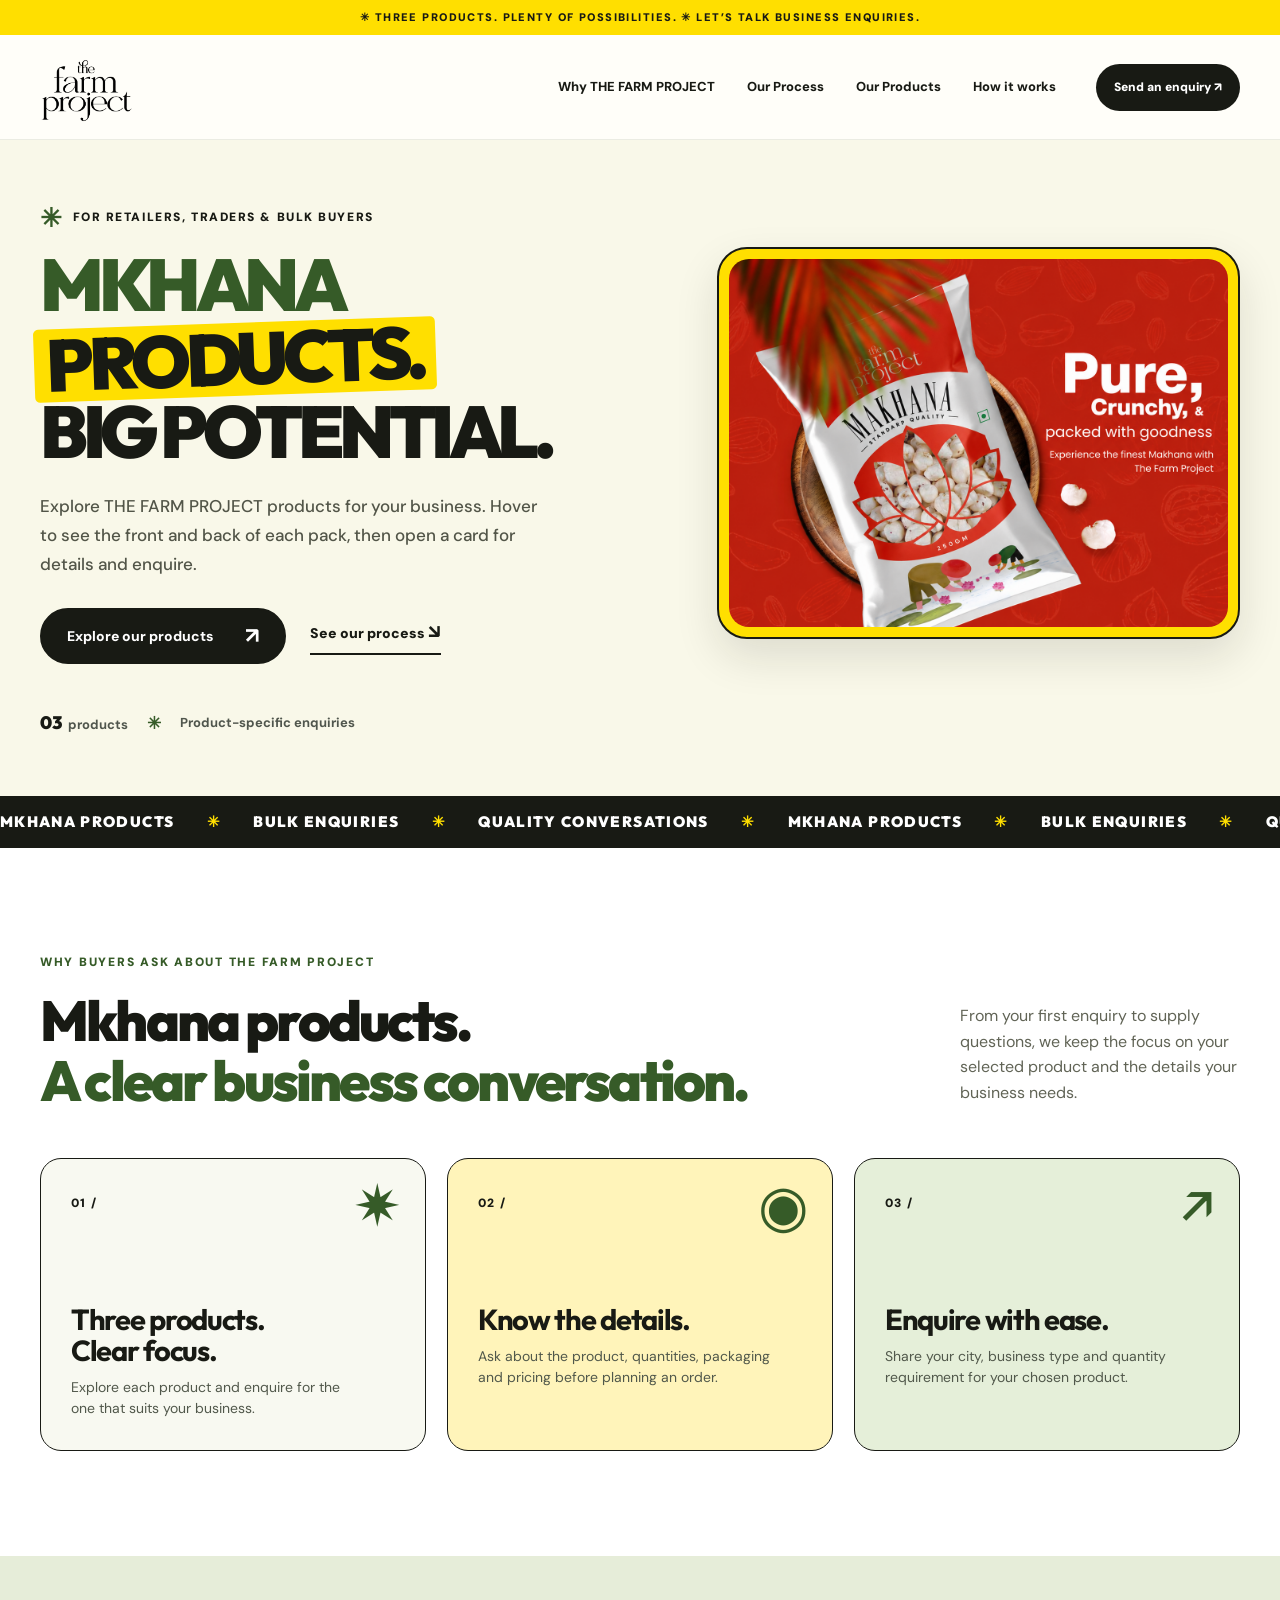
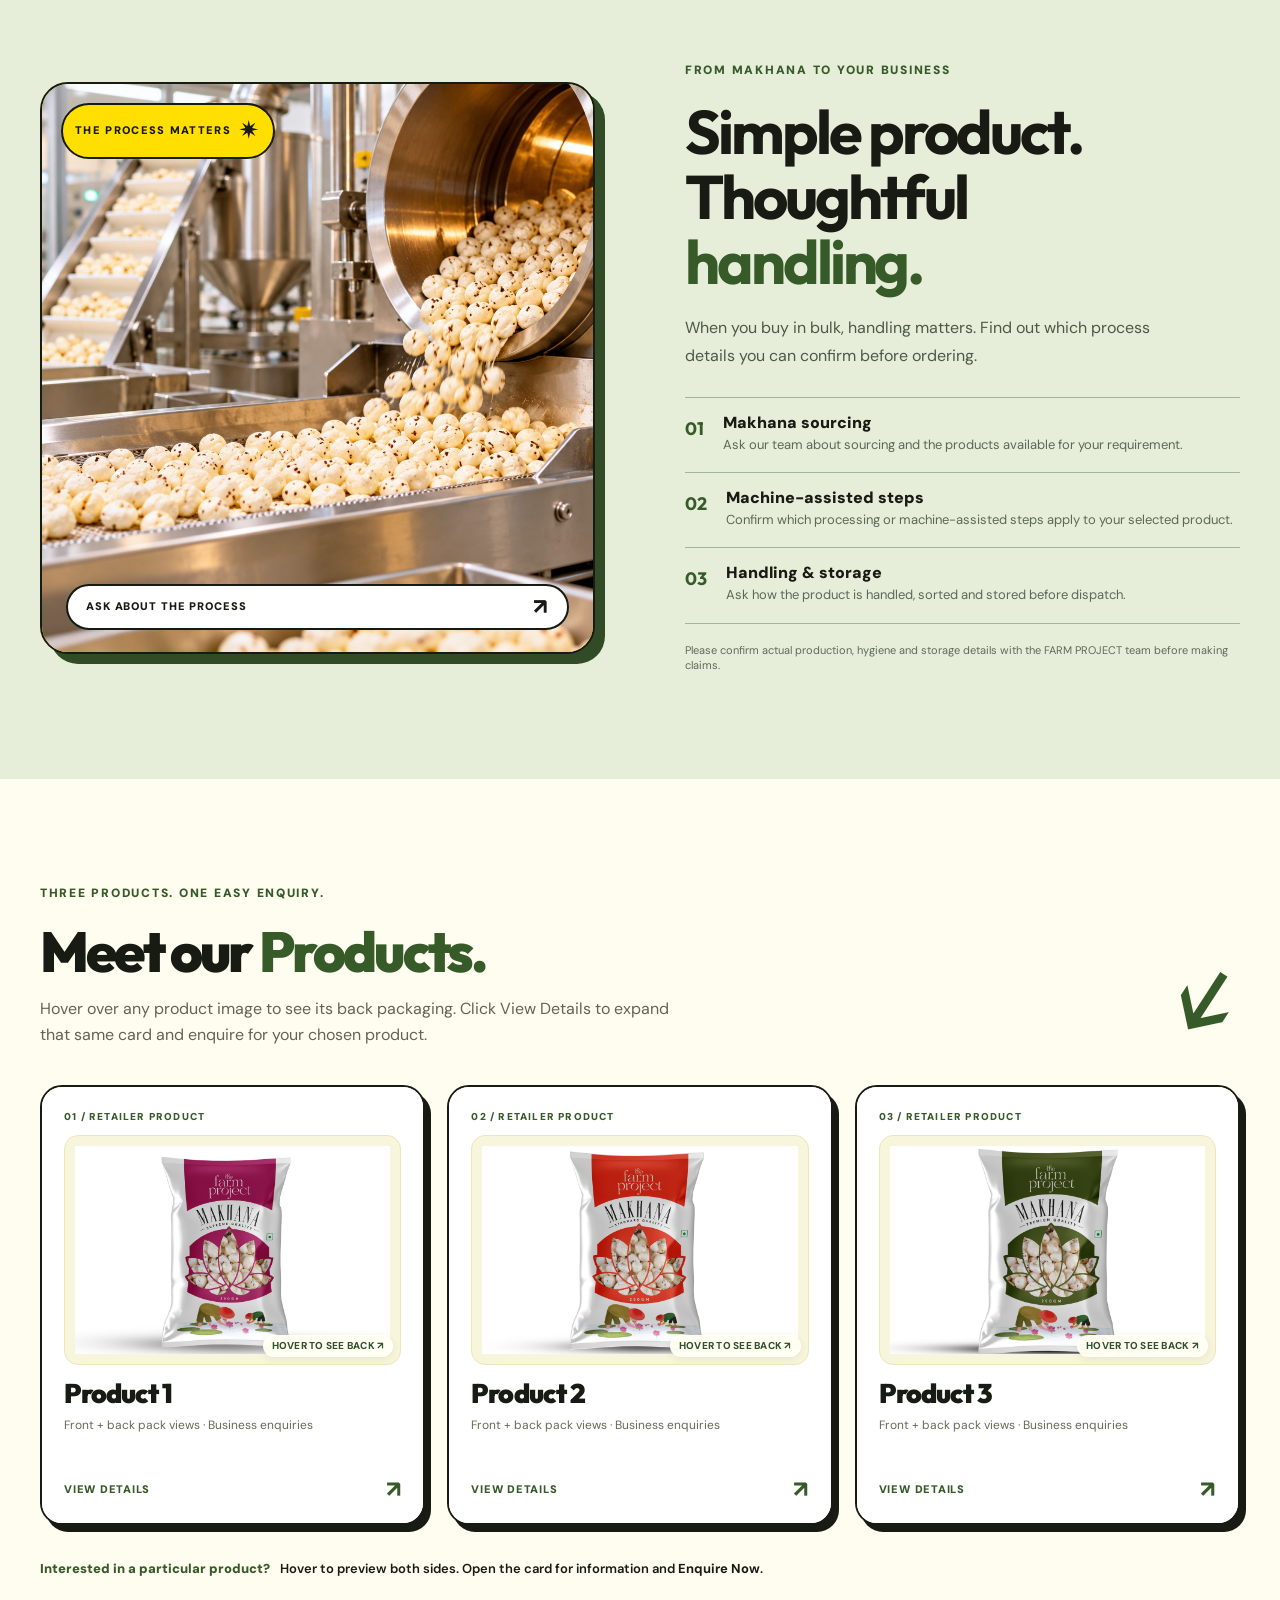
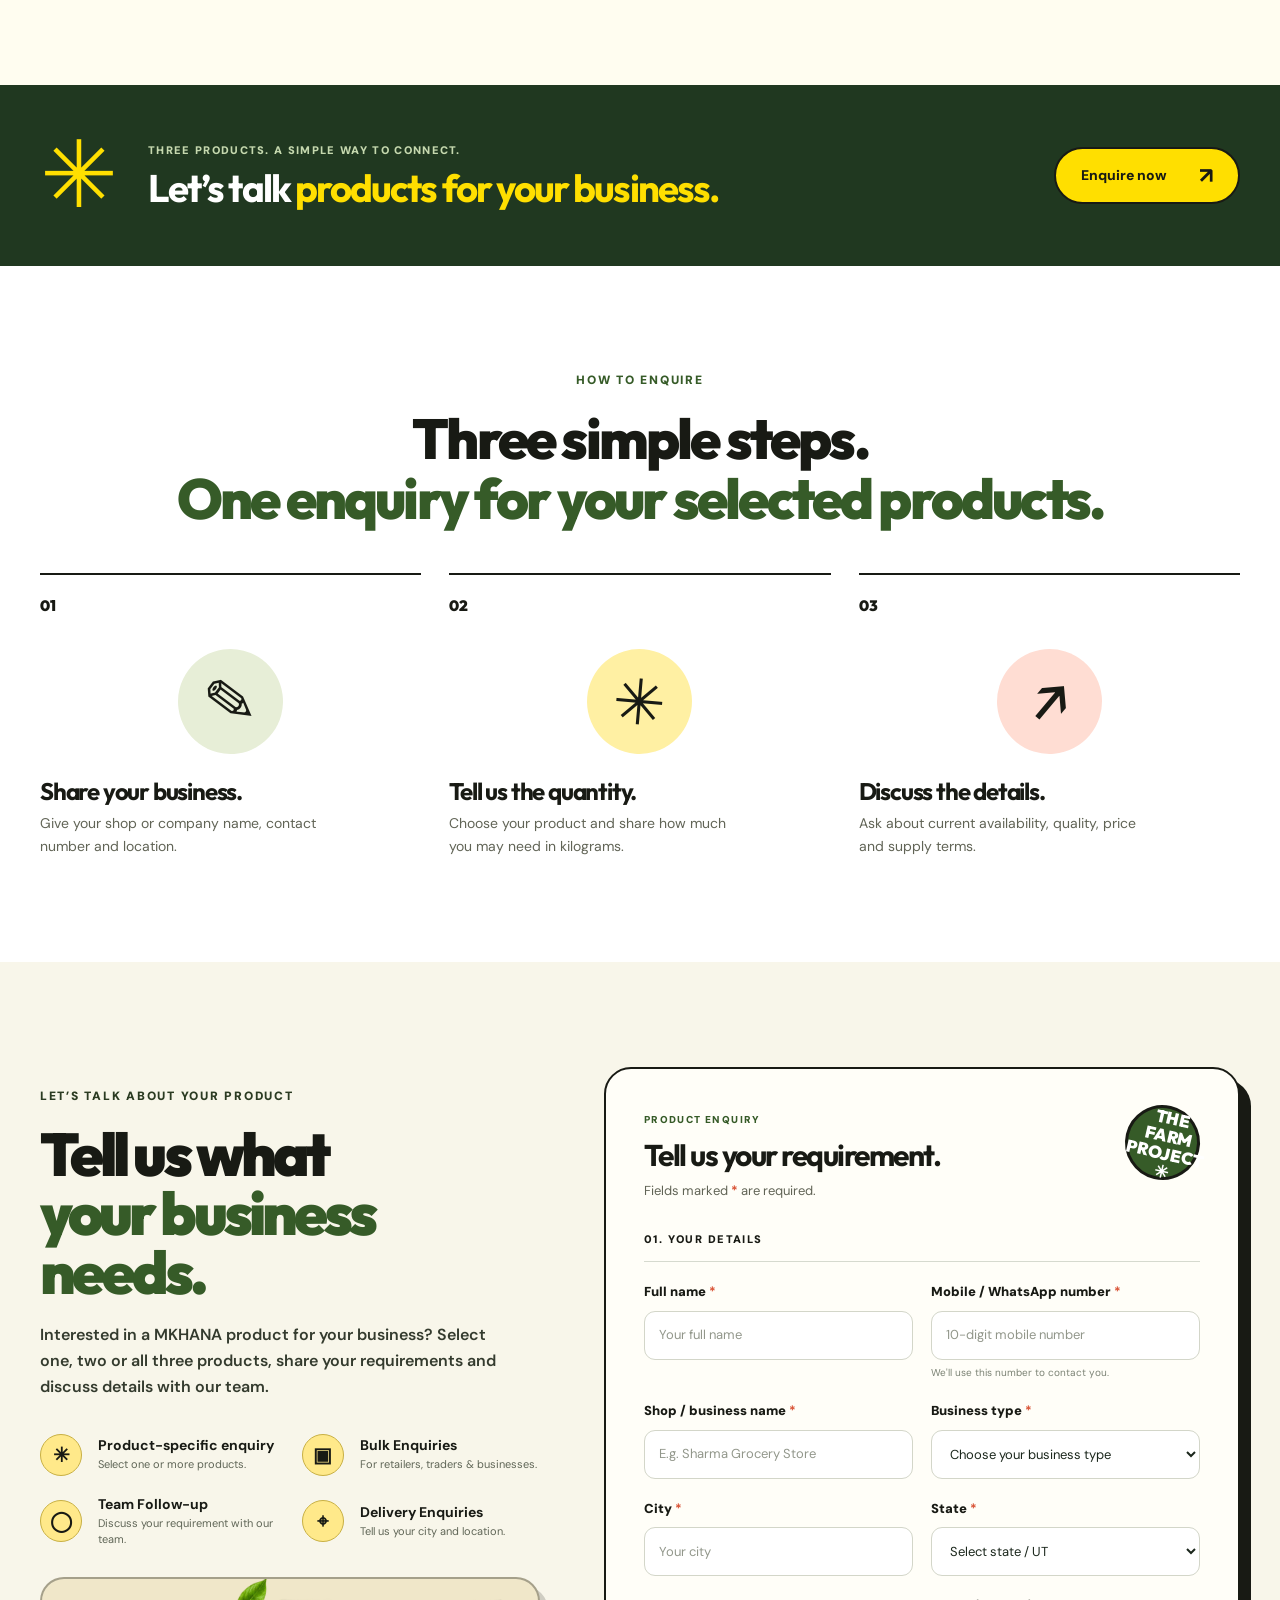
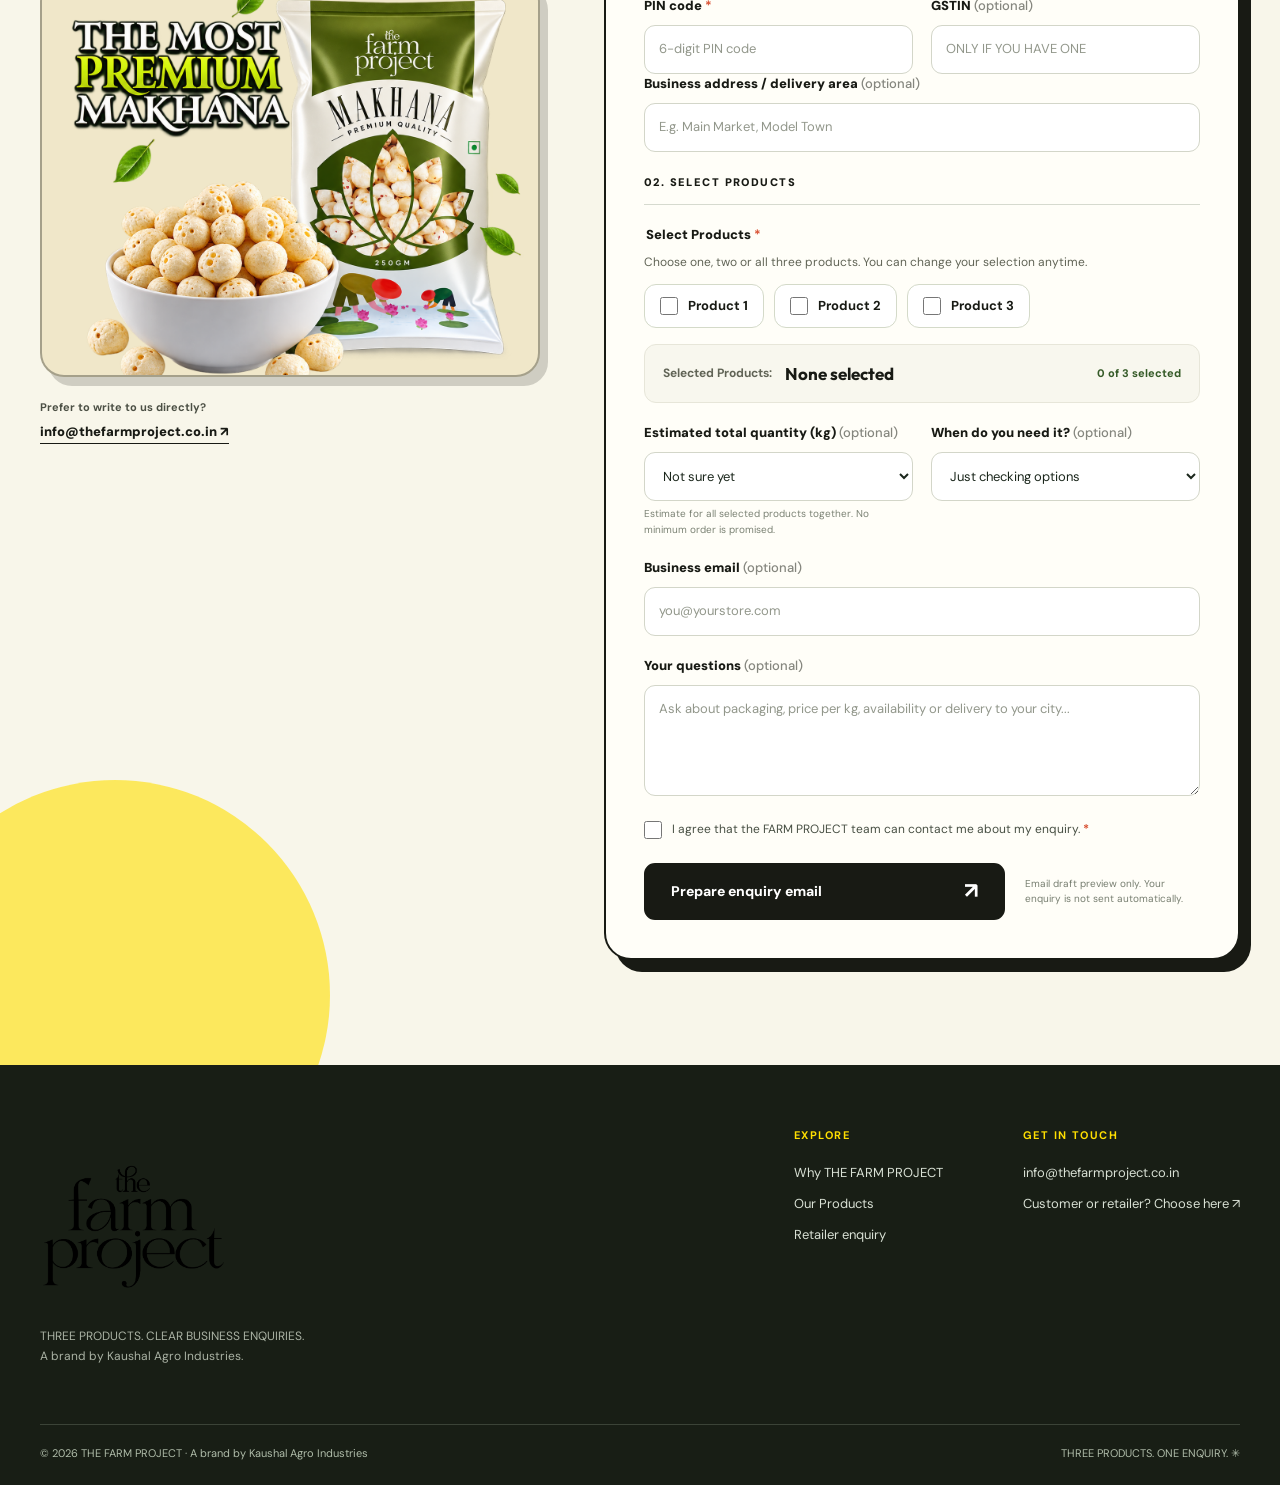
==== commit 4915dcb5: "hello" ====
--- a/retailer.html
+++ b/retailer.html
@@ -4,8 +4,8 @@
   <meta charset="utf-8" />
   <meta name="viewport" content="width=device-width, initial-scale=1" />
   <meta name="theme-color" content="#ffdf00" />
-  <meta name="description" content="Explore three KRUNKO products, view their front and back packaging, and send an enquiry for the product you need." />
-  <title>KRUNKO Products for Businesses | Retailer Enquiry</title>
+  <meta name="description" content="Explore THE FARM PROJECT products, view their front and back packaging, and send an enquiry for the product you need." />
+  <title>THE FARM PROJECT Products for Businesses | Retailer Enquiry</title>
   <!-- Existing KRUNKO styles remain the same. DO NOT DELETE retailer.css from your project. -->
   <link rel="stylesheet" href="retailer.css" />
   <!-- New expandable product styles; no manual CSS merging needed. -->
@@ -28,7 +28,7 @@
   />
 </a>
       <nav class="retail-nav" id="retail-nav" aria-label="Retailer page navigation">
-        <a href="#why-us">Why KRUNKO</a>
+        <a href="#why-us">Why THE FARM PROJECT</a>
         <a href="#our-process">Our Process</a>
         <a href="#plain-makhana">Our Products</a>
         <a href="#how-it-works">How it works</a>
@@ -46,8 +46,8 @@
       <div class="container retail-hero-grid">
         <div class="hero-message">
           <div class="mini-eyebrow"><span class="star-mark">✳</span> FOR RETAILERS, TRADERS &amp; BULK BUYERS</div>
-          <h1 id="retailer-hero-heading">THREE <span>KRUNKO</span><br /><em>PRODUCTS.</em><br />BIG POTENTIAL.</h1>
-          <p>Explore three KRUNKO products for your business. Hover to see the front and back of each pack, then open a card for details and enquire.</p>
+          <h1 id="retailer-hero-heading"><span>MKHANA</span><br /><em>PRODUCTS.</em><br />BIG POTENTIAL.</h1>
+          <p>Explore THE FARM PROJECT products for your business. Hover to see the front and back of each pack, then open a card for details and enquire.</p>
           <div class="hero-actions">
             <a class="pill-button pill-black" href="#plain-makhana">Explore our products <span aria-hidden="true">↗</span></a>
             <a class="quiet-link" href="#our-process">See our process <span aria-hidden="true">↘</span></a>
@@ -56,22 +56,22 @@
         </div>
         <div class="hero-showcase plain-showcase" data-photo-container="hero">
           <div class="hero-image-shell">
-            <div class="kr-hero-photo-fallback" aria-hidden="true">KRUNKO <span>✳</span></div>
+            <div class="kr-hero-photo-fallback" aria-hidden="true">THE FARM PROJECT<span>✳</span></div>
             <img src="images/newimage.png" class="real-photo real-photo--hero" data-real-photo="hero" alt="KRUNKO makhana product" width="900" height="900" fetchpriority="high" decoding="async" />
           </div>
         </div>
       </div>
-      <div class="marquee-strip"><div class="marquee-track" aria-label="KRUNKO products for your business">KRUNKO PRODUCTS <span>✳</span> BULK ENQUIRIES <span>✳</span> QUALITY CONVERSATIONS <span>✳</span> KRUNKO PRODUCTS <span>✳</span> BULK ENQUIRIES <span>✳</span> QUALITY CONVERSATIONS <span>✳</span></div></div>
+      <div class="marquee-strip"><div class="marquee-track" aria-label="KRUNKO products for your business">MKHANA PRODUCTS <span>✳</span> BULK ENQUIRIES <span>✳</span> QUALITY CONVERSATIONS <span>✳</span> MKHANA PRODUCTS <span>✳</span> BULK ENQUIRIES <span>✳</span> QUALITY CONVERSATIONS <span>✳</span></div></div>
     </section>
 
     <section class="benefit-section section-space" id="why-us">
       <div class="container">
         <div class="section-head flex-head">
-          <div><p class="section-kicker">WHY BUYERS ASK ABOUT KRUNKO</p><h2>Three products.<br /><span>A clear business conversation.</span></h2></div>
+          <div><p class="section-kicker">WHY BUYERS ASK ABOUT THE FARM PROJECT</p><h2>Mkhana products.<br /><span>A clear business conversation.</span></h2></div>
           <p class="section-side-note">From your first enquiry to supply questions, we keep the focus on your selected product and the details your business needs.</p>
         </div>
         <div class="benefit-grid">
-          <article class="benefit-item"><span class="benefit-number">01 /</span><span aria-hidden="true" class="benefit-symbol">✷</span><h3>Three products.<br />Clear focus.</h3><p>Explore each KRUNKO product and enquire for the one that suits your business.</p></article>
+          <article class="benefit-item"><span class="benefit-number">01 /</span><span aria-hidden="true" class="benefit-symbol">✷</span><h3>Three products.<br />Clear focus.</h3><p>Explore each product and enquire for the one that suits your business.</p></article>
           <article class="benefit-item"><span class="benefit-number">02 /</span><span aria-hidden="true" class="benefit-symbol">◉</span><h3>Know the details.</h3><p>Ask about the product, quantities, packaging and pricing before planning an order.</p></article>
           <article class="benefit-item"><span class="benefit-number">03 /</span><span aria-hidden="true" class="benefit-symbol">↗</span><h3>Enquire with ease.</h3><p>Share your city, business type and quantity requirement for your chosen product.</p></article>
         </div>
@@ -111,7 +111,7 @@
             <div class="process-step"><b>02</b><div><h3>Machine-assisted steps</h3><p>Confirm which processing or machine-assisted steps apply to your selected product.</p></div></div>
             <div class="process-step"><b>03</b><div><h3>Handling &amp; storage</h3><p>Ask how the product is handled, sorted and stored before dispatch.</p></div></div>
           </div>
-          <p class="process-disclaimer">Please confirm actual production, hygiene and storage details with the KRUNKO team before making claims.</p>
+          <p class="process-disclaimer">Please confirm actual production, hygiene and storage details with the FARM PROJECT team before making claims.</p>
         </div>
       </div>
     </section>
@@ -261,7 +261,7 @@
           <div class="enquiry-sticky enquiry-sticky--approved">
             <p class="section-kicker">LET’S TALK ABOUT YOUR PRODUCT</p>
             <h2>Tell us what<br /><em>your business needs.</em></h2>
-            <p class="enquiry-lead">Interested in a KRUNKO product for your business? Select one, two or all three products, share your requirements and discuss details with our team.</p>
+            <p class="enquiry-lead">Interested in a MKHANA product for your business? Select one, two or all three products, share your requirements and discuss details with our team.</p>
             <div class="enquiry-benefits" aria-label="Benefits of making an enquiry">
               <div class="enquiry-benefit"><span class="enquiry-benefit-icon" aria-hidden="true">✳</span><div><b>Product-specific enquiry</b><small>Select one or more products.</small></div></div>
               <div class="enquiry-benefit"><span class="enquiry-benefit-icon" aria-hidden="true">▣</span><div><b>Bulk Enquiries</b><small>For retailers, traders &amp; businesses.</small></div></div>
@@ -273,7 +273,7 @@
           </div>
         </aside>
         <div class="form-card">
-          <div class="form-card-head"><div><span class="form-caption">PRODUCT ENQUIRY</span><h3>Tell us your requirement.</h3><p>Fields marked <b>*</b> are required.</p></div><span class="form-sticker" aria-hidden="true">KRUNKO ✳</span></div>
+          <div class="form-card-head"><div><span class="form-caption">PRODUCT ENQUIRY</span><h3>Tell us your requirement.</h3><p>Fields marked <b>*</b> are required.</p></div><span class="form-sticker" aria-hidden="true">THE FARM PROJECT ✳</span></div>
           <form id="retailer-enquiry-form" novalidate>
             <div class="form-section-caption">01. YOUR DETAILS</div>
             <div class="form-grid">
@@ -312,7 +312,7 @@
             </div>
             <div class="field email-field"><label for="email">Business email <span>(optional)</span></label><input id="email" name="email" autocomplete="email" type="email" maxlength="120" placeholder="you@yourstore.com" /></div>
             <div class="field"><label for="message">Your questions <span>(optional)</span></label><textarea id="message" name="message" rows="4" maxlength="900" placeholder="Ask about packaging, price per kg, availability or delivery to your city..."></textarea></div>
-            <label class="consent-check"><input id="consent" name="consent" type="checkbox" required /><span>I agree that the KRUNKO team can contact me about my enquiry. <b>*</b></span></label>
+            <label class="consent-check"><input id="consent" name="consent" type="checkbox" required /><span>I agree that the FARM PROJECT team can contact me about my enquiry. <b>*</b></span></label>
             <div class="form-end"><button class="pill-button pill-black submit-button" type="submit">Prepare enquiry email <span aria-hidden="true">↗</span></button><span class="form-secure-note">Email draft preview only. Your enquiry is not sent automatically.</span></div>
             <div class="form-response" id="form-response" role="status" aria-live="polite" hidden></div>
             <div class="form-ready-actions"><a id="open-email-draft" class="email-draft-link" href="#" hidden>Open email draft ↗</a><button id="copy-enquiry" type="button" class="copy-enquiry" hidden>Copy enquiry details</button></div>
@@ -324,13 +324,13 @@
 
   <footer class="retailer-footer">
     <div class="container footer-upper">
-      <div><a class="footer-logo" href="index.html"><img src="assets/krunko-logo.png" alt="KRUNKO" /></a><p>THREE PRODUCTS. CLEAR BUSINESS ENQUIRIES.<br />A brand by Kaushal Agro Industries.</p></div>
+      <div><a class="footer-logo" href="index.html"><img src="images/black-logo.png" alt="THE FARM PROJECT" /></a><p>THREE PRODUCTS. CLEAR BUSINESS ENQUIRIES.<br />A brand by Kaushal Agro Industries.</p></div>
       <div class="footer-right">
-        <div><strong>EXPLORE</strong><a href="#why-us">Why KRUNKO</a><a href="#plain-makhana">Our Products</a><a href="#enquiry">Retailer enquiry</a></div>
+        <div><strong>EXPLORE</strong><a href="#why-us">Why THE FARM PROJECT</a><a href="#plain-makhana">Our Products</a><a href="#enquiry">Retailer enquiry</a></div>
         <div><strong>GET IN TOUCH</strong><a href="mailto:info@thefarmproject.co.in">info@thefarmproject.co.in</a><a href="index.html">Customer or retailer? Choose here ↗</a></div>
       </div>
     </div>
-    <div class="container footer-lower"><span>© <span id="copyright-year">2026</span> KRUNKO · A brand by Kaushal Agro Industries</span><span>THREE PRODUCTS. ONE ENQUIRY. ✳</span></div>
+    <div class="container footer-lower"><span>© <span id="copyright-year">2026</span> THE FARM PROJECT · A brand by Kaushal Agro Industries</span><span>THREE PRODUCTS. ONE ENQUIRY. ✳</span></div>
   </footer>
 </body>
 </html>
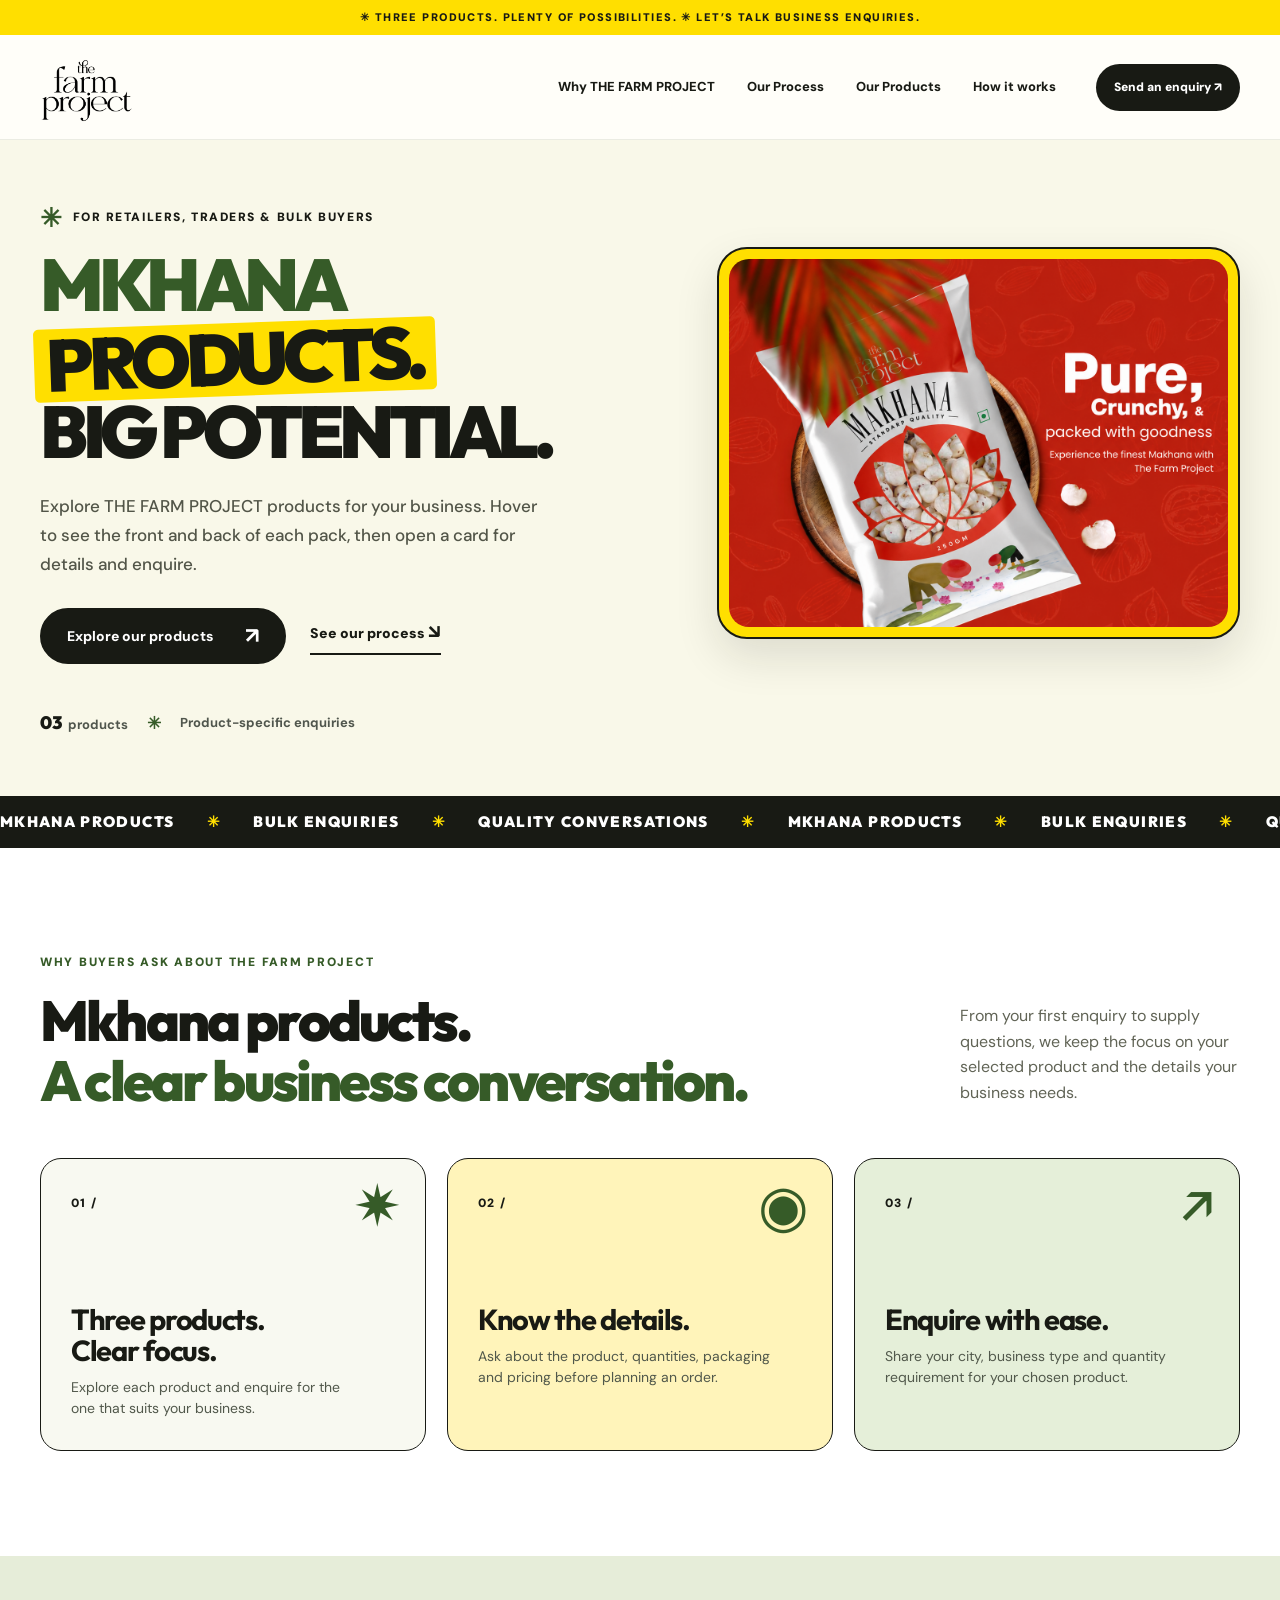
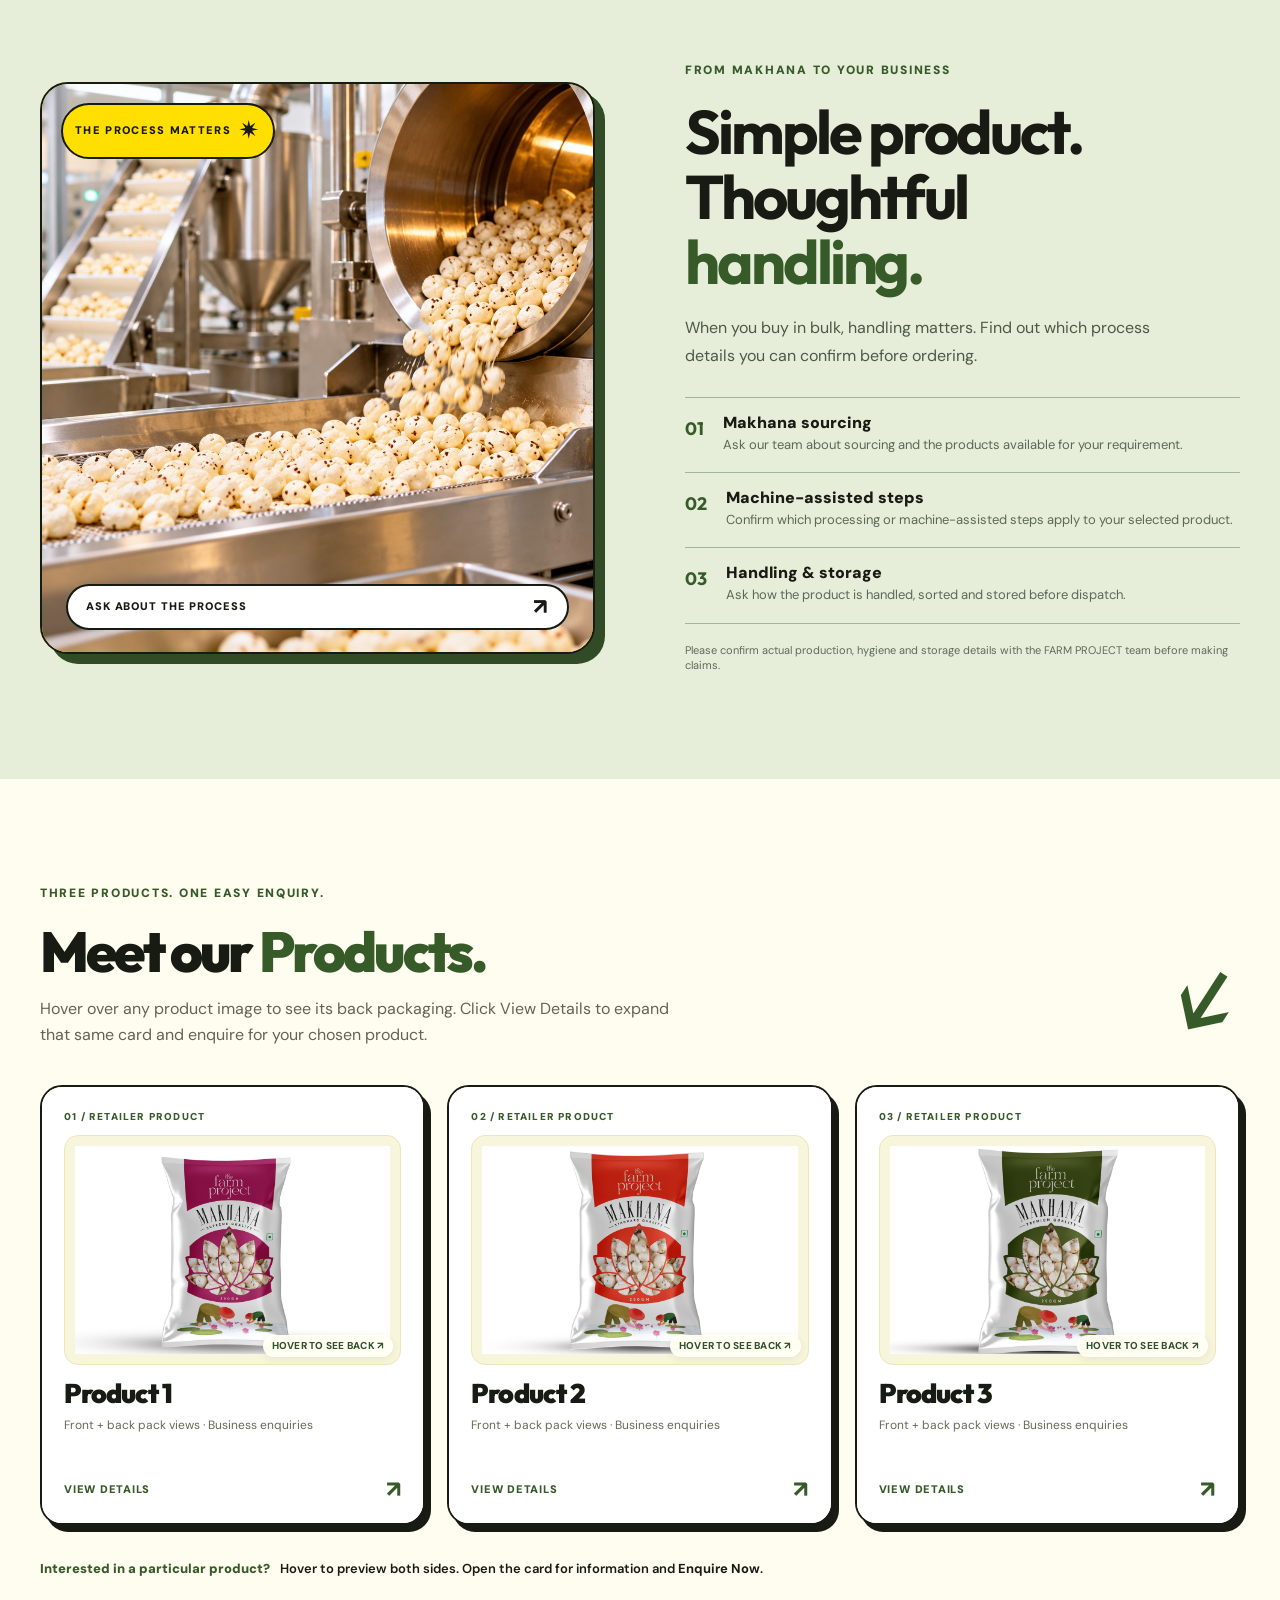
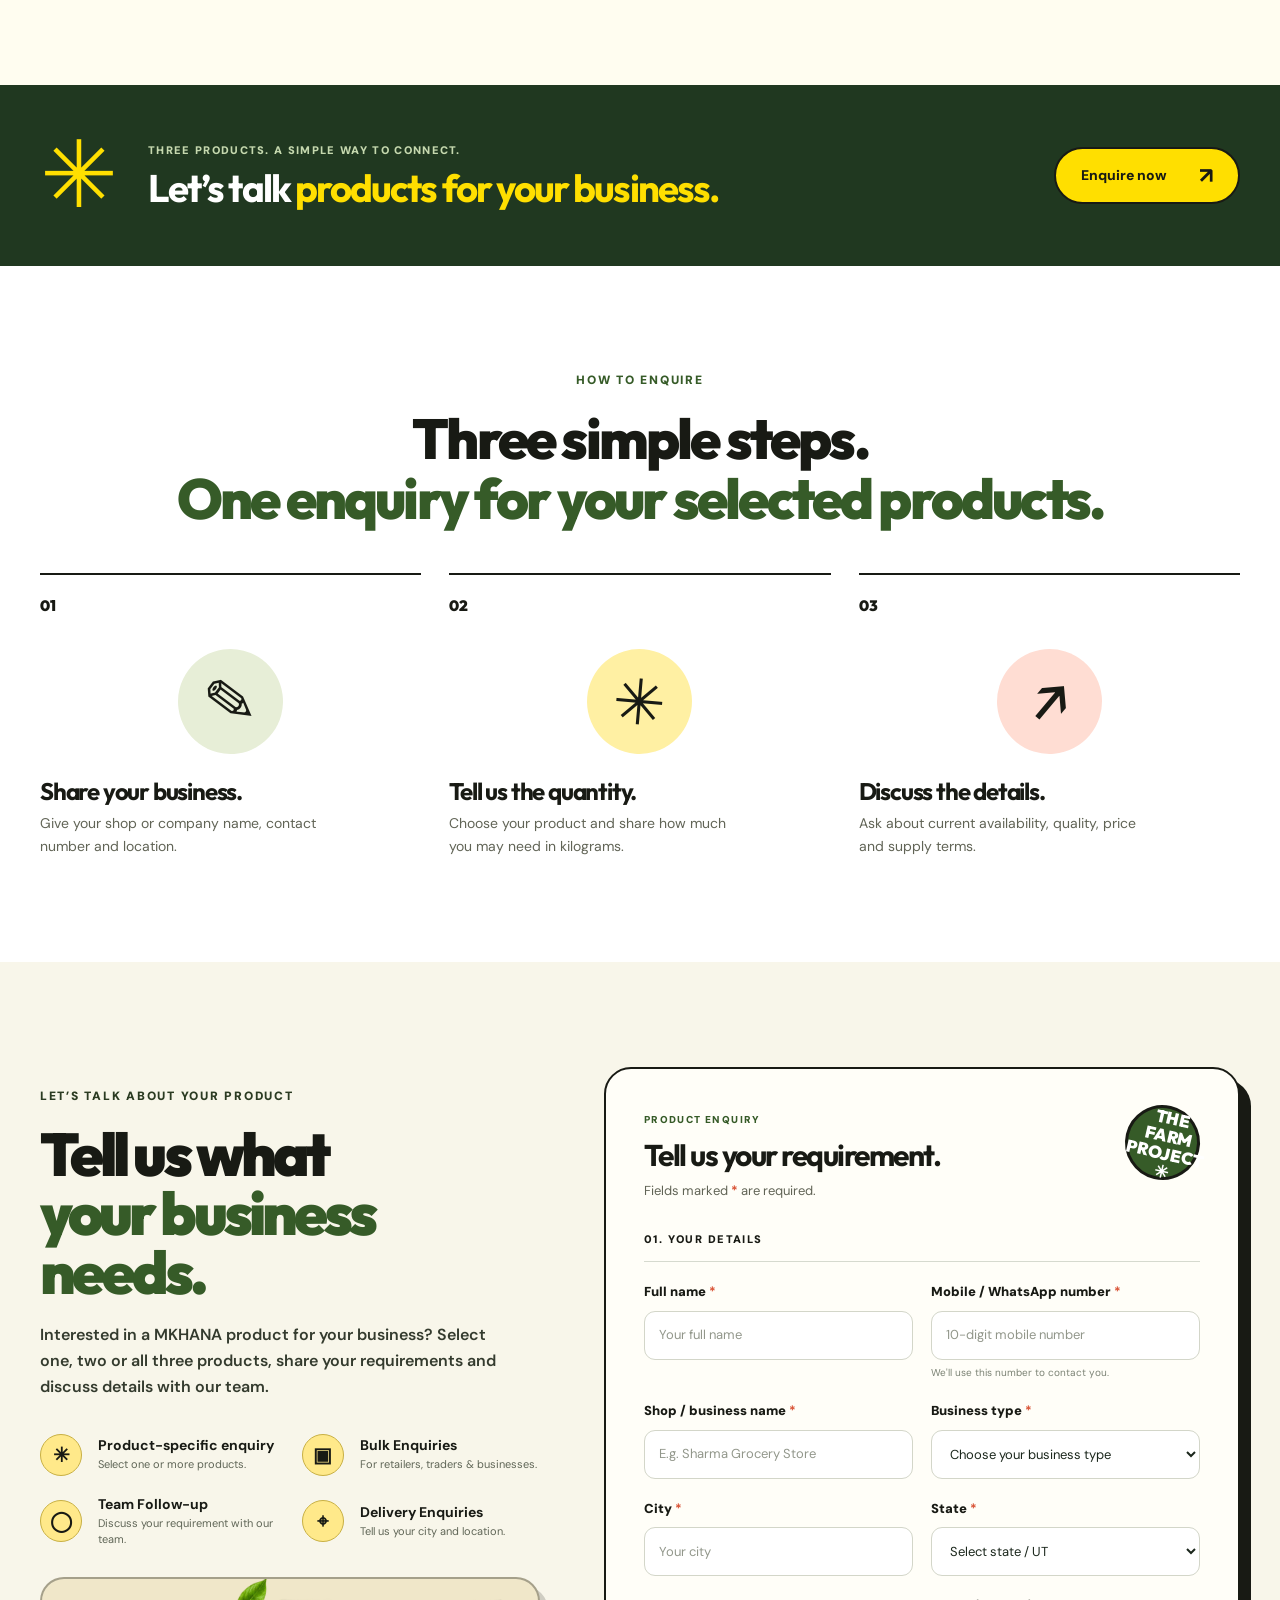
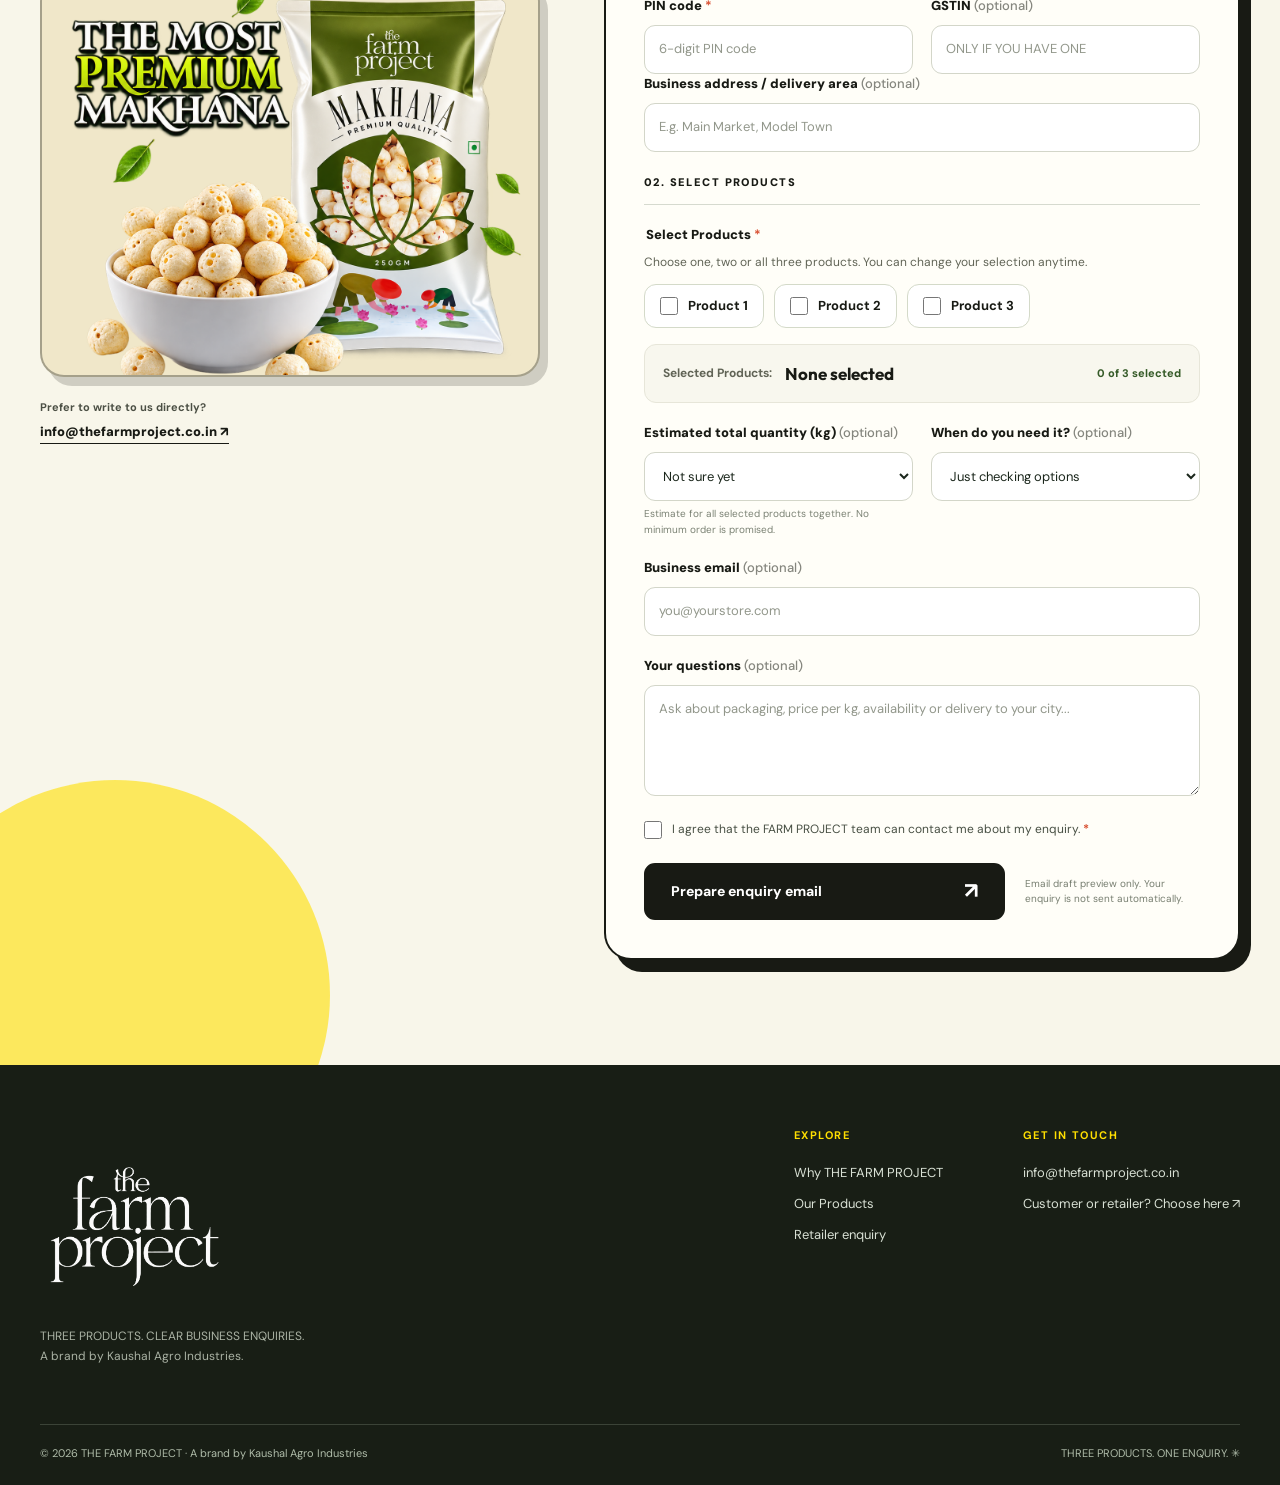
==== commit 9c2dab8d: "ywgedweuv" ====
--- a/retailer.html
+++ b/retailer.html
@@ -324,7 +324,7 @@
 
   <footer class="retailer-footer">
     <div class="container footer-upper">
-      <div><a class="footer-logo" href="index.html"><img src="images/black-logo.png" alt="THE FARM PROJECT" /></a><p>THREE PRODUCTS. CLEAR BUSINESS ENQUIRIES.<br />A brand by Kaushal Agro Industries.</p></div>
+      <div><a class="footer-logo" href="index.html"><img src="images/white-logo.png" alt="THE FARM PROJECT" /></a><p>THREE PRODUCTS. CLEAR BUSINESS ENQUIRIES.<br />A brand by Kaushal Agro Industries.</p></div>
       <div class="footer-right">
         <div><strong>EXPLORE</strong><a href="#why-us">Why THE FARM PROJECT</a><a href="#plain-makhana">Our Products</a><a href="#enquiry">Retailer enquiry</a></div>
         <div><strong>GET IN TOUCH</strong><a href="mailto:info@thefarmproject.co.in">info@thefarmproject.co.in</a><a href="index.html">Customer or retailer? Choose here ↗</a></div>
